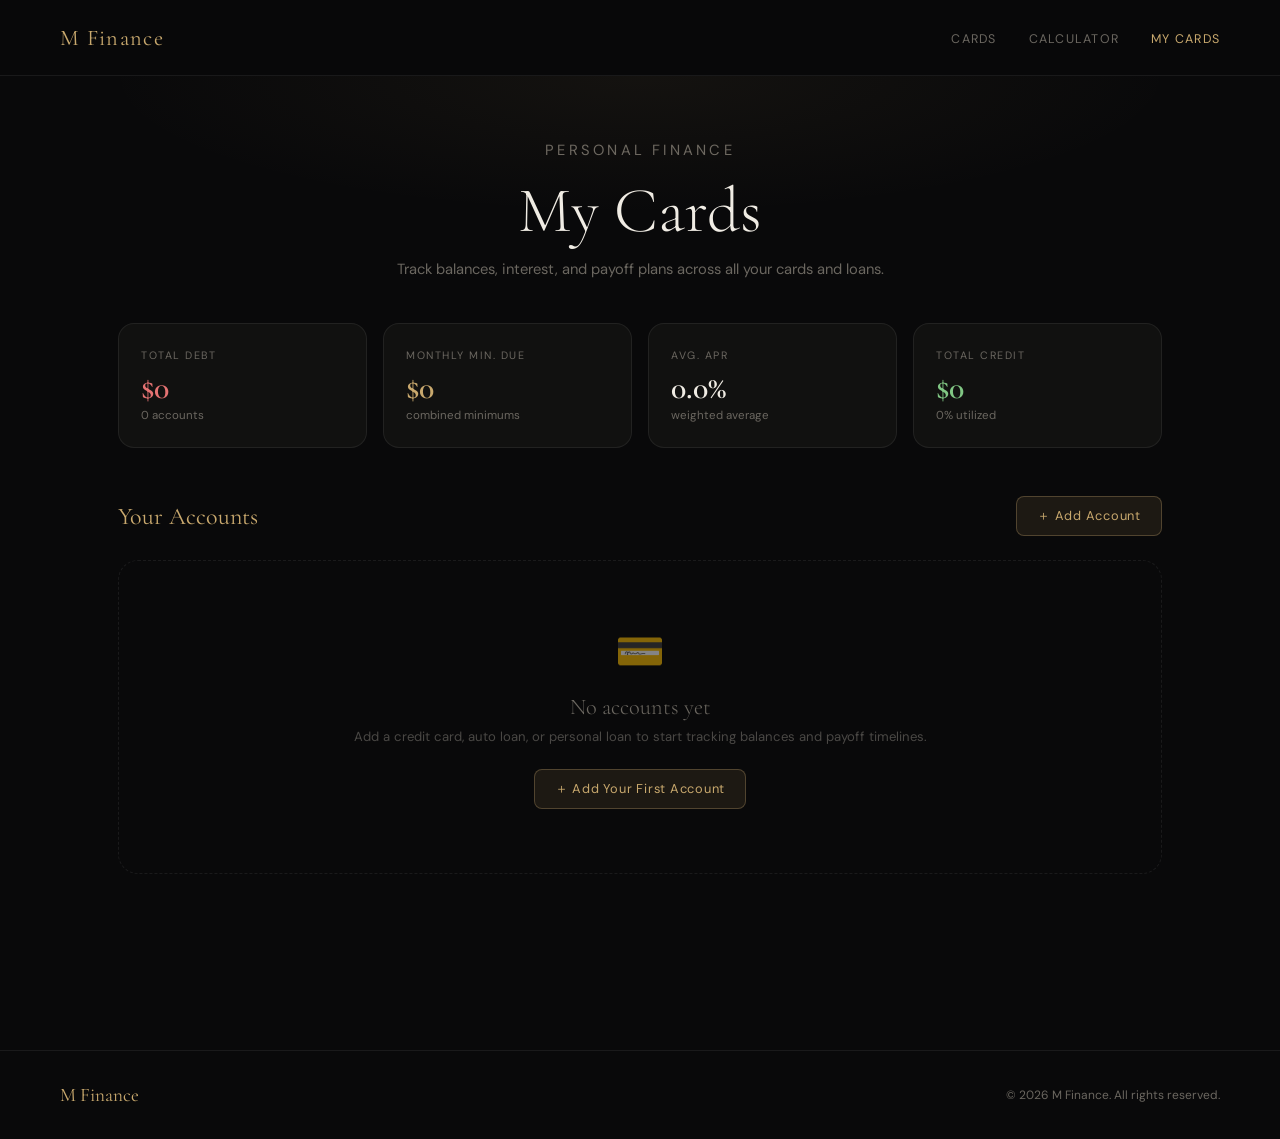
==== index.html @ ffd95a37 "update added in interest calculator" ====
<!doctype html>
<html lang="en">
  <head>
    <meta charset="UTF-8" />
    <meta name="viewport" content="width=device-width, initial-scale=1.0" />
    <title>My Cards — M Finance</title>
    <link
      href="https://fonts.googleapis.com/css2?family=Cormorant+Garamond:ital,wght@0,300;0,400;0,600;1,300&family=DM+Sans:wght@300;400;500&display=swap"
      rel="stylesheet"
    />
    <style>
      *,
      *::before,
      *::after {
        box-sizing: border-box;
        margin: 0;
        padding: 0;
      }
      :root {
        --bg: #09090a;
        --surface: #111110;
        --surface2: #161614;
        --border: rgba(255, 255, 255, 0.07);
        --border-hover: rgba(201, 169, 110, 0.3);
        --text: #f0ece4;
        --muted: #6b6760;
        --muted2: #4a4845;
        --accent: #c9a96e;
        --accent-dim: rgba(201, 169, 110, 0.1);
        --accent-glow: rgba(201, 169, 110, 0.15);
        --red: #e57373;
        --red-dim: rgba(229, 115, 115, 0.1);
        --green: #81c784;
        --green-dim: rgba(129, 199, 132, 0.1);
        --purple: #b39ddb;
        --purple-dim: rgba(179, 157, 219, 0.1);
      }
      body {
        background: var(--bg);
        color: var(--text);
        font-family: "DM Sans", sans-serif;
        min-height: 100vh;
      }

      /* NAV */
      nav {
        display: flex;
        justify-content: space-between;
        align-items: center;
        padding: 24px 60px;
        border-bottom: 1px solid var(--border);
        position: sticky;
        top: 0;
        background: rgba(9, 9, 10, 0.94);
        backdrop-filter: blur(16px);
        z-index: 200;
      }
      .nav-logo {
        font-family: "Cormorant Garamond", serif;
        font-size: 1.4rem;
        color: var(--accent);
        text-decoration: none;
        letter-spacing: 0.06em;
      }
      .nav-links {
        display: flex;
        gap: 32px;
        list-style: none;
        align-items: center;
      }
      .nav-links a {
        font-size: 0.78rem;
        letter-spacing: 0.1em;
        text-transform: uppercase;
        color: var(--muted);
        text-decoration: none;
        transition: color 0.2s;
      }
      .nav-links a:hover {
        color: var(--text);
      }
      .nav-links a.active {
        color: var(--accent);
      }

      /* HERO */
      .page-hero {
        text-align: center;
        padding: 64px 40px 44px;
        position: relative;
        overflow: hidden;
      }
      .page-hero::before {
        content: "";
        position: absolute;
        inset: 0;
        background: radial-gradient(
          ellipse 60% 80% at 50% 0%,
          rgba(201, 169, 110, 0.06) 0%,
          transparent 70%
        );
        pointer-events: none;
      }
      .section-label {
        font-size: 0.7rem;
        letter-spacing: 0.22em;
        text-transform: uppercase;
        color: var(--muted);
        margin-bottom: 12px;
      }
      .page-hero h1 {
        font-family: "Cormorant Garamond", serif;
        font-size: clamp(2.2rem, 5vw, 4rem);
        font-weight: 300;
        margin-bottom: 10px;
      }
      .page-hero p {
        color: var(--muted);
        font-size: 0.92rem;
      }

      /* SUMMARY */
      .summary-strip {
        max-width: 1140px;
        margin: 0 auto 48px;
        padding: 0 48px;
        display: grid;
        grid-template-columns: repeat(4, 1fr);
        gap: 16px;
      }
      .summary-card {
        background: var(--surface);
        border: 1px solid var(--border);
        border-radius: 16px;
        padding: 24px 22px;
        position: relative;
        overflow: hidden;
        transition: border-color 0.3s;
      }
      .summary-card:hover {
        border-color: var(--border-hover);
      }
      .summary-card::before {
        content: "";
        position: absolute;
        top: 0;
        left: 0;
        right: 0;
        height: 2px;
        background: linear-gradient(
          90deg,
          transparent,
          var(--accent),
          transparent
        );
        opacity: 0;
        transition: opacity 0.3s;
      }
      .summary-card:hover::before {
        opacity: 1;
      }
      .s-label {
        font-size: 0.67rem;
        letter-spacing: 0.14em;
        text-transform: uppercase;
        color: var(--muted);
        margin-bottom: 10px;
      }
      .s-value {
        font-family: "Cormorant Garamond", serif;
        font-size: 2rem;
        font-weight: 600;
        color: var(--text);
        line-height: 1;
        margin-bottom: 4px;
      }
      .s-value.danger {
        color: var(--red);
      }
      .s-value.good {
        color: var(--green);
      }
      .s-value.accent {
        color: var(--accent);
      }
      .s-sub {
        font-size: 0.72rem;
        color: var(--muted);
      }

      /* MAIN */
      .main-wrap {
        max-width: 1140px;
        margin: 0 auto;
        padding: 0 48px 80px;
      }
      .section-hdr {
        display: flex;
        justify-content: space-between;
        align-items: center;
        margin-bottom: 24px;
      }
      .section-hdr h2 {
        font-family: "Cormorant Garamond", serif;
        font-size: 1.5rem;
        font-weight: 400;
        color: var(--accent);
      }
      .btn-add {
        display: flex;
        align-items: center;
        gap: 8px;
        padding: 10px 20px;
        background: var(--accent-dim);
        border: 1px solid rgba(201, 169, 110, 0.3);
        border-radius: 8px;
        color: var(--accent);
        font-family: "DM Sans", sans-serif;
        font-size: 0.8rem;
        letter-spacing: 0.06em;
        cursor: pointer;
        transition: all 0.25s;
      }
      .btn-add:hover {
        background: rgba(201, 169, 110, 0.18);
        border-color: var(--accent);
      }

      /* CARDS GRID */
      .cards-grid {
        display: grid;
        grid-template-columns: repeat(auto-fill, minmax(340px, 1fr));
        gap: 20px;
        margin-bottom: 48px;
      }
      .card-item {
        background: var(--surface);
        border: 1px solid var(--border);
        border-radius: 20px;
        overflow: hidden;
        transition:
          border-color 0.3s,
          transform 0.3s;
        animation: fadeUp 0.4s ease both;
      }
      @keyframes fadeUp {
        from {
          opacity: 0;
          transform: translateY(16px);
        }
        to {
          opacity: 1;
          transform: translateY(0);
        }
      }
      .card-item:hover {
        border-color: var(--border-hover);
        transform: translateY(-2px);
      }

      /* card color strips */
      .card-visual {
        height: 7px;
        background-size: 200%;
        animation: shimmer 3s linear infinite;
      }
      @keyframes shimmer {
        0% {
          background-position: 0%;
        }
        100% {
          background-position: 200%;
        }
      }
      .card-visual.navy {
        background: linear-gradient(90deg, #1a3a6b, #2d5aa0, #1a3a6b);
      }
      .card-visual.paypal {
        background: linear-gradient(90deg, #003087, #009cde, #003087);
      }
      .card-visual.capital {
        background: linear-gradient(90deg, #8b0000, #cc2200, #8b0000);
      }
      .card-visual.amex {
        background: linear-gradient(90deg, #007bc1, #00a8e0, #007bc1);
      }
      .card-visual.discover {
        background: linear-gradient(90deg, #e07000, #ff8c00, #e07000);
      }
      .card-visual.auto {
        background: linear-gradient(90deg, #1a3320, #2e6644, #1a3320);
      }
      .card-visual.personal {
        background: linear-gradient(90deg, #3d2060, #7c4dbd, #3d2060);
      }
      .card-visual.custom {
        background: linear-gradient(90deg, #4a4845, #6b6760, #4a4845);
      }

      .card-body {
        padding: 22px 22px 18px;
      }
      .card-header-row {
        display: flex;
        justify-content: space-between;
        align-items: flex-start;
        margin-bottom: 18px;
      }
      .card-name {
        font-family: "Cormorant Garamond", serif;
        font-size: 1.25rem;
        font-weight: 400;
        color: var(--text);
        line-height: 1.2;
      }
      .card-issuer {
        font-size: 0.7rem;
        color: var(--muted);
        letter-spacing: 0.08em;
        text-transform: uppercase;
        margin-top: 2px;
      }
      .card-actions {
        display: flex;
        gap: 6px;
      }
      .icon-btn {
        width: 30px;
        height: 30px;
        background: transparent;
        border: 1px solid var(--border);
        border-radius: 6px;
        color: var(--muted);
        font-size: 0.85rem;
        cursor: pointer;
        display: flex;
        align-items: center;
        justify-content: center;
        transition: all 0.2s;
      }
      .icon-btn:hover {
        border-color: var(--accent);
        color: var(--accent);
      }
      .icon-btn.delete:hover {
        border-color: var(--red);
        color: var(--red);
      }

      .balance-row {
        display: flex;
        align-items: baseline;
        gap: 8px;
        margin-bottom: 6px;
      }
      .balance-amount {
        font-family: "Cormorant Garamond", serif;
        font-size: 2.2rem;
        font-weight: 600;
        color: var(--text);
        line-height: 1;
      }
      .balance-of {
        font-size: 0.8rem;
        color: var(--muted);
      }

      .util-bar-wrap {
        height: 4px;
        background: var(--border);
        border-radius: 4px;
        overflow: hidden;
        margin-bottom: 18px;
      }
      .util-bar {
        height: 100%;
        border-radius: 4px;
        transition: width 0.6s ease;
      }
      .util-bar.low {
        background: var(--green);
      }
      .util-bar.mid {
        background: var(--accent);
      }
      .util-bar.high {
        background: var(--red);
      }
      .util-bar.purple {
        background: var(--purple);
      }

      .stats-row {
        display: grid;
        grid-template-columns: repeat(3, 1fr);
        gap: 10px;
        margin-bottom: 16px;
      }
      .stat-box {
        background: var(--surface2);
        border: 1px solid var(--border);
        border-radius: 10px;
        padding: 10px 12px;
      }
      .stat-lbl {
        font-size: 0.62rem;
        letter-spacing: 0.1em;
        text-transform: uppercase;
        color: var(--muted2);
        margin-bottom: 4px;
      }
      .stat-val {
        font-family: "Cormorant Garamond", serif;
        font-size: 1.05rem;
        font-weight: 600;
        color: var(--text);
      }
      .stat-val.red {
        color: var(--red);
      }
      .stat-val.green {
        color: var(--green);
      }
      .stat-val.purple {
        color: var(--purple);
      }

      .payoff-row {
        display: flex;
        justify-content: space-between;
        align-items: center;
        padding-top: 14px;
        border-top: 1px solid var(--border);
        font-size: 0.78rem;
      }
      .payoff-label {
        color: var(--muted);
      }
      .payoff-value {
        color: var(--accent);
        font-family: "Cormorant Garamond", serif;
        font-size: 1rem;
        font-weight: 600;
      }

      .priority-badge {
        display: inline-flex;
        align-items: center;
        gap: 5px;
        padding: 3px 10px;
        border-radius: 20px;
        font-size: 0.65rem;
        letter-spacing: 0.08em;
        text-transform: uppercase;
        font-weight: 500;
      }
      .priority-badge.pay-first {
        background: var(--red-dim);
        color: var(--red);
        border: 1px solid rgba(229, 115, 115, 0.2);
      }
      .priority-badge.pay-next {
        background: rgba(201, 169, 110, 0.08);
        color: var(--accent);
        border: 1px solid rgba(201, 169, 110, 0.2);
      }
      .priority-badge.good-standing {
        background: var(--green-dim);
        color: var(--green);
        border: 1px solid rgba(129, 199, 132, 0.2);
      }

      /* purpose tag */
      .purpose-tag {
        margin-top: 4px;
        font-size: 0.65rem;
        color: var(--purple);
        background: var(--purple-dim);
        border: 1px solid rgba(179, 157, 219, 0.2);
        display: inline-block;
        padding: 2px 8px;
        border-radius: 12px;
        letter-spacing: 0.06em;
      }

      /* interest breakdown */
      .interest-breakdown {
        background: var(--surface2);
        border: 1px solid var(--border);
        border-radius: 12px;
        padding: 12px 14px;
        margin-bottom: 16px;
      }
      .interest-breakdown-header {
        display: flex;
        justify-content: space-between;
        align-items: center;
        margin-bottom: 10px;
      }
      .interest-lbl {
        font-size: 0.62rem;
        letter-spacing: 0.1em;
        text-transform: uppercase;
        color: var(--muted2);
      }
      .interest-amount {
        font-family: "Cormorant Garamond", serif;
        font-size: 1.05rem;
        font-weight: 600;
      }
      .interest-bar-track {
        height: 6px;
        border-radius: 6px;
        overflow: hidden;
        display: flex;
        margin-bottom: 8px;
        background: var(--border);
      }
      .interest-bar-principal {
        height: 100%;
        background: rgba(255, 255, 255, 0.15);
        transition: width 0.6s ease;
      }
      .interest-bar-interest {
        height: 100%;
        transition: width 0.6s ease;
        opacity: 0.85;
      }
      .interest-bar-legend {
        display: flex;
        justify-content: space-between;
        font-size: 0.65rem;
        color: var(--muted);
      }
      .interest-bar-legend strong {
        font-weight: 500;
      }

      /* AVALANCHE */
      .avalanche-section {
        background: var(--surface);
        border: 1px solid var(--border);
        border-radius: 20px;
        padding: 32px;
        margin-bottom: 48px;
      }
      .avalanche-section h3 {
        font-family: "Cormorant Garamond", serif;
        font-size: 1.3rem;
        font-weight: 400;
        color: var(--accent);
        margin-bottom: 6px;
      }
      .avalanche-desc {
        font-size: 0.8rem;
        color: var(--muted);
        margin-bottom: 24px;
      }
      .avalanche-list {
        display: flex;
        flex-direction: column;
        gap: 12px;
      }
      .av-row {
        display: flex;
        align-items: center;
        gap: 16px;
        padding: 14px 18px;
        background: var(--surface2);
        border: 1px solid var(--border);
        border-radius: 12px;
        transition: border-color 0.2s;
      }
      .av-row:hover {
        border-color: var(--border-hover);
      }
      .av-rank {
        font-family: "Cormorant Garamond", serif;
        font-size: 1.6rem;
        font-weight: 300;
        color: var(--muted2);
        min-width: 28px;
      }
      .av-rank.first {
        color: var(--red);
      }
      .av-name {
        flex: 1;
        font-size: 0.9rem;
        font-weight: 500;
      }
      .av-apr {
        font-size: 0.78rem;
        color: var(--red);
        font-weight: 500;
      }
      .av-balance {
        font-family: "Cormorant Garamond", serif;
        font-size: 1.1rem;
        color: var(--text);
      }
      .av-action {
        font-size: 0.7rem;
        color: var(--muted);
        text-align: right;
        max-width: 120px;
        line-height: 1.4;
      }
      .av-action strong {
        color: var(--accent);
        display: block;
        font-family: "Cormorant Garamond", serif;
        font-size: 0.95rem;
      }

      /* MODAL */
      .modal-overlay {
        position: fixed;
        inset: 0;
        background: rgba(0, 0, 0, 0.75);
        backdrop-filter: blur(6px);
        z-index: 500;
        display: flex;
        align-items: center;
        justify-content: center;
        opacity: 0;
        pointer-events: none;
        transition: opacity 0.25s;
      }
      .modal-overlay.open {
        opacity: 1;
        pointer-events: all;
      }
      .modal {
        background: var(--surface);
        border: 1px solid rgba(201, 169, 110, 0.2);
        border-radius: 24px;
        padding: 40px;
        width: min(520px, 94vw);
        max-height: 90vh;
        overflow-y: auto;
        transform: translateY(20px);
        transition: transform 0.3s;
      }
      .modal-overlay.open .modal {
        transform: translateY(0);
      }
      .modal h2 {
        font-family: "Cormorant Garamond", serif;
        font-size: 1.8rem;
        font-weight: 300;
        color: var(--accent);
        margin-bottom: 28px;
      }

      /* 3-way type toggle */
      .type-toggle {
        display: grid;
        grid-template-columns: 1fr 1fr 1fr;
        gap: 10px;
        margin-bottom: 24px;
      }
      .mode-btn {
        background: var(--surface2);
        border: 1px solid var(--border);
        border-radius: 12px;
        color: var(--muted);
        font-family: "DM Sans", sans-serif;
        font-size: 0.78rem;
        font-weight: 500;
        padding: 12px 8px;
        cursor: pointer;
        text-align: center;
        transition: all 0.2s;
      }
      .mode-btn:hover {
        border-color: var(--border-hover);
        color: var(--text);
      }
      .mode-btn.active {
        background: var(--accent-dim);
        border-color: rgba(201, 169, 110, 0.4);
        color: var(--accent);
      }
      .mode-btn.active.personal-btn {
        background: var(--purple-dim);
        border-color: rgba(179, 157, 219, 0.4);
        color: var(--purple);
      }

      .form-row {
        display: grid;
        grid-template-columns: 1fr 1fr;
        gap: 16px;
      }
      .form-group {
        margin-bottom: 20px;
      }
      .form-group label {
        display: block;
        font-size: 0.68rem;
        letter-spacing: 0.12em;
        text-transform: uppercase;
        color: var(--muted);
        margin-bottom: 8px;
      }
      .form-group input,
      .form-group select {
        width: 100%;
        background: var(--bg);
        border: 1px solid var(--border);
        border-radius: 10px;
        padding: 13px 16px;
        font-family: "DM Sans", sans-serif;
        font-size: 0.95rem;
        color: var(--text);
        outline: none;
        transition:
          border-color 0.25s,
          box-shadow 0.25s;
        -moz-appearance: textfield;
      }
      .form-group input::-webkit-inner-spin-button {
        -webkit-appearance: none;
      }
      .form-group input:focus,
      .form-group select:focus {
        border-color: var(--accent);
        box-shadow: 0 0 0 3px var(--accent-dim);
      }
      .form-group select option {
        background: #1a1a18;
      }

      .modal-actions {
        display: flex;
        gap: 12px;
        margin-top: 28px;
      }
      .btn-save {
        flex: 1;
        padding: 14px;
        background: var(--accent);
        border: none;
        border-radius: 10px;
        color: #0a0800;
        font-family: "DM Sans", sans-serif;
        font-size: 0.85rem;
        font-weight: 500;
        letter-spacing: 0.06em;
        cursor: pointer;
        transition: opacity 0.2s;
      }
      .btn-save:hover {
        opacity: 0.88;
      }
      .btn-save.personal-save {
        background: var(--purple);
        color: #0a0010;
      }
      .btn-cancel {
        padding: 14px 24px;
        background: transparent;
        border: 1px solid var(--border);
        border-radius: 10px;
        color: var(--muted);
        font-family: "DM Sans", sans-serif;
        font-size: 0.85rem;
        cursor: pointer;
        transition: all 0.2s;
      }
      .btn-cancel:hover {
        border-color: var(--muted);
        color: var(--text);
      }

      .empty-state {
        text-align: center;
        padding: 64px 24px;
        border: 1px dashed var(--border);
        border-radius: 20px;
        margin-bottom: 48px;
      }
      .empty-state .empty-icon {
        font-size: 2.5rem;
        margin-bottom: 16px;
        opacity: 0.5;
      }
      .empty-state h3 {
        font-family: "Cormorant Garamond", serif;
        font-size: 1.4rem;
        font-weight: 300;
        color: var(--muted);
        margin-bottom: 8px;
      }
      .empty-state p {
        font-size: 0.82rem;
        color: var(--muted2);
        margin-bottom: 24px;
      }

      footer {
        border-top: 1px solid var(--border);
        padding: 32px 60px;
        display: flex;
        justify-content: space-between;
        align-items: center;
      }
      .footer-logo {
        font-family: "Cormorant Garamond", serif;
        font-size: 1.2rem;
        color: var(--accent);
        text-decoration: none;
      }
      footer p {
        font-size: 0.75rem;
        color: var(--muted);
      }

      @media (max-width: 900px) {
        nav {
          padding: 18px 20px;
        }
        .summary-strip {
          grid-template-columns: 1fr 1fr;
          padding: 0 20px;
        }
        .main-wrap {
          padding: 0 20px 60px;
        }
        .cards-grid {
          grid-template-columns: 1fr;
        }
        footer {
          padding: 28px 20px;
          flex-direction: column;
          gap: 8px;
          text-align: center;
        }
      }
      @media (max-width: 520px) {
        .summary-strip {
          grid-template-columns: 1fr 1fr;
          gap: 10px;
        }
        .form-row {
          grid-template-columns: 1fr;
        }
        .type-toggle {
          grid-template-columns: 1fr;
        }
      }
    </style>
  </head>
  <body>
    <nav>
      <a href="index.html" class="nav-logo">M Finance</a>
      <ul class="nav-links">
        <li><a href="index.html#cards">Cards</a></li>
        <li><a href="loan-calculator.html">Calculator</a></li>
        <li><a href="my-cards.html" class="active">My Cards</a></li>
      </ul>
    </nav>

    <section class="page-hero">
      <p class="section-label">Personal Finance</p>
      <h1>My Cards</h1>
      <p>
        Track balances, interest, and payoff plans across all your cards and
        loans.
      </p>
    </section>

    <div class="summary-strip" id="summary-strip">
      <div class="summary-card">
        <div class="s-label">Total Debt</div>
        <div class="s-value danger" id="sum-debt">$0</div>
        <div class="s-sub" id="sum-cards">0 accounts</div>
      </div>
      <div class="summary-card">
        <div class="s-label">Monthly Min. Due</div>
        <div class="s-value accent" id="sum-min">$0</div>
        <div class="s-sub">combined minimums</div>
      </div>
      <div class="summary-card">
        <div class="s-label">Avg. APR</div>
        <div class="s-value" id="sum-apr">0%</div>
        <div class="s-sub">weighted average</div>
      </div>
      <div class="summary-card">
        <div class="s-label">Total Credit</div>
        <div class="s-value good" id="sum-limit">$0</div>
        <div class="s-sub" id="sum-util">0% utilized</div>
      </div>
    </div>

    <div class="main-wrap">
      <div class="section-hdr">
        <h2>Your Accounts</h2>
        <button class="btn-add" onclick="openModal()">＋ Add Account</button>
      </div>

      <div class="cards-grid" id="cards-grid"></div>

      <div
        class="avalanche-section"
        id="avalanche-section"
        style="display: none"
      >
        <h3>🏔 Debt Avalanche Strategy</h3>
        <p class="avalanche-desc">
          Pay minimums on all accounts, then throw extra money at the highest
          APR first. This saves the most in interest over time.
        </p>
        <div class="avalanche-list" id="avalanche-list"></div>
      </div>
    </div>

    <footer>
      <a href="index.html" class="footer-logo">M Finance</a>
      <p>&copy; 2026 M Finance. All rights reserved.</p>
    </footer>

    <!-- MODAL -->
    <div
      class="modal-overlay"
      id="modal-overlay"
      onclick="closeModalOutside(event)"
    >
      <div class="modal">
        <h2 id="modal-title">Add an Account</h2>

        <!-- 3-way type toggle -->
        <div class="type-toggle">
          <button
            type="button"
            class="mode-btn active"
            id="type-btn-card"
            onclick="setEntryType('card')"
          >
            <span style="font-size: 1.1rem; display: block; margin-bottom: 3px"
              >💳</span
            >Credit Card
          </button>
          <button
            type="button"
            class="mode-btn"
            id="type-btn-auto"
            onclick="setEntryType('auto')"
          >
            <span style="font-size: 1.1rem; display: block; margin-bottom: 3px"
              >🚗</span
            >Auto Loan
          </button>
          <button
            type="button"
            class="mode-btn personal-btn"
            id="type-btn-personal"
            onclick="setEntryType('personal')"
          >
            <span style="font-size: 1.1rem; display: block; margin-bottom: 3px"
              >🏦</span
            >Personal Loan
          </button>
        </div>

        <div class="form-group">
          <label id="f-name-label">Card Name</label>
          <input
            type="text"
            id="f-name"
            placeholder="e.g. Navy Federal Cash Rewards"
          />
        </div>

        <div class="form-row">
          <div class="form-group">
            <label id="f-issuer-label">Issuer / Bank</label>
            <select id="f-issuer">
              <option value="navy">Navy Federal Credit Union</option>
              <option value="capital">Capital One</option>
              <option value="paypal">PayPal / Synchrony</option>
              <option value="amex">American Express</option>
              <option value="discover">Discover</option>
              <option value="auto">Auto Lender</option>
              <option value="personal">Personal Loan Lender</option>
              <option value="custom">Other</option>
            </select>
          </div>
          <div class="form-group">
            <label>Last 4 / Ref # (optional)</label>
            <input type="text" id="f-last4" placeholder="0000" maxlength="4" />
          </div>
        </div>

        <div class="form-row">
          <div class="form-group">
            <label>Current Balance ($)</label>
            <input
              type="number"
              id="f-balance"
              placeholder="2500"
              min="0"
              step="0.01"
            />
          </div>
          <div class="form-group" id="limit-group">
            <label id="f-limit-label">Credit Limit ($)</label>
            <input
              type="number"
              id="f-limit"
              placeholder="5000"
              min="0"
              step="1"
            />
          </div>
        </div>

        <div class="form-row">
          <div class="form-group">
            <label>APR (%)</label>
            <input
              type="number"
              id="f-apr"
              placeholder="22.99"
              min="0"
              max="100"
              step="0.01"
            />
          </div>
          <div class="form-group" id="min-group">
            <label id="f-min-label">Min. Monthly Payment ($)</label>
            <input
              type="number"
              id="f-min"
              placeholder="Auto (2% of balance)"
              min="0"
              step="0.01"
            />
          </div>
        </div>

        <!-- Loans only: remaining term -->
        <div class="form-group" id="term-group" style="display: none">
          <label>Remaining Term (months)</label>
          <input
            type="number"
            id="f-term"
            placeholder="48"
            min="1"
            max="360"
            step="1"
          />
        </div>

        <!-- Personal loan only: purpose -->
        <div class="form-group" id="purpose-group" style="display: none">
          <label>Loan Purpose (optional)</label>
          <input
            type="text"
            id="f-purpose"
            placeholder="e.g. Debt consolidation, home improvement"
          />
        </div>

        <div class="modal-actions">
          <button class="btn-cancel" onclick="closeModal()">Cancel</button>
          <button class="btn-save" id="btn-save-main" onclick="saveCard()">
            Save Account
          </button>
        </div>
      </div>
    </div>

    <script>
      const STORAGE_KEY = "mfinance_cards_v1";
      let cards = [];
      let currentEntryType = "card";

      function loadCards() {
        try {
          const raw = localStorage.getItem(STORAGE_KEY);
          cards = raw ? JSON.parse(raw) : [];
        } catch (e) {
          cards = [];
        }
      }
      function saveCards() {
        localStorage.setItem(STORAGE_KEY, JSON.stringify(cards));
      }
      function uid() {
        return Date.now().toString(36) + Math.random().toString(36).slice(2);
      }

      function fmt(n) {
        if (isNaN(n)) return "$0";
        return (
          "$" +
          n.toLocaleString("en-US", {
            minimumFractionDigits: 0,
            maximumFractionDigits: 2,
          })
        );
      }
      function fmtShort(n) {
        if (n >= 1000000) return "$" + (n / 1000000).toFixed(1) + "M";
        if (n >= 1000) return "$" + (n / 1000).toFixed(1) + "K";
        return "$" + Math.round(n);
      }

      function monthsToPayoff(balance, apr, minPayment) {
        if (!balance || balance <= 0) return 0;
        const r = apr / 100 / 12;
        if (r === 0)
          return minPayment > 0 ? Math.ceil(balance / minPayment) : 9999;
        if (minPayment <= balance * r) return 9999;
        return Math.ceil(
          -Math.log(1 - (balance * r) / minPayment) / Math.log(1 + r),
        );
      }

      function loanMonthlyPayment(principal, apr, termMonths) {
        const r = apr / 100 / 12;
        if (r === 0) return principal / termMonths;
        return (
          (principal * r * Math.pow(1 + r, termMonths)) /
          (Math.pow(1 + r, termMonths) - 1)
        );
      }

      function payoffDate(months) {
        if (months >= 9999) return "Never (increase payment)";
        const d = new Date();
        d.setMonth(d.getMonth() + months);
        return d.toLocaleDateString("en-US", {
          month: "short",
          year: "numeric",
        });
      }

      function utilClass(pct) {
        if (pct < 30) return "low";
        if (pct < 60) return "mid";
        return "high";
      }

      function issuerColor(issuer, type) {
        if (type === "personal") return "personal";
        const map = {
          navy: "navy",
          capital: "capital",
          paypal: "paypal",
          amex: "amex",
          discover: "discover",
          auto: "auto",
          personal: "personal",
          custom: "custom",
        };
        return map[issuer] || "custom";
      }

      function issuerLabel(issuer) {
        const map = {
          navy: "Navy Federal Credit Union",
          capital: "Capital One",
          paypal: "PayPal / Synchrony",
          amex: "American Express",
          discover: "Discover",
          auto: "Auto Lender",
          personal: "Personal Loan Lender",
          custom: "Other",
        };
        return map[issuer] || "Other";
      }

      // ── MODAL TYPE TOGGLE ──
      function setEntryType(type) {
        currentEntryType = type;
        document
          .getElementById("type-btn-card")
          .classList.toggle("active", type === "card");
        document
          .getElementById("type-btn-auto")
          .classList.toggle("active", type === "auto");
        document
          .getElementById("type-btn-personal")
          .classList.toggle("active", type === "personal");

        const isAuto = type === "auto",
          isPersonal = type === "personal",
          isLoan = isAuto || isPersonal;

        document.getElementById("f-name-label").textContent = isPersonal
          ? "Loan Name"
          : isAuto
            ? "Loan Name"
            : "Card Name";
        document.getElementById("f-name").placeholder = isPersonal
          ? "e.g. SoFi Personal Loan"
          : isAuto
            ? "e.g. Toyota Camry Loan"
            : "e.g. Navy Federal Cash Rewards";
        document.getElementById("f-issuer-label").textContent = isLoan
          ? "Lender"
          : "Issuer / Bank";
        document.getElementById("f-issuer").value = isPersonal
          ? "personal"
          : isAuto
            ? "auto"
            : "navy";
        document.getElementById("f-limit-label").textContent = isLoan
          ? "Original Loan Amount ($)"
          : "Credit Limit ($)";
        document.getElementById("f-limit").placeholder = isPersonal
          ? "15000"
          : isAuto
            ? "25000"
            : "5000";
        document.getElementById("f-min-label").textContent = isLoan
          ? "Monthly Payment ($)"
          : "Min. Monthly Payment ($)";
        document.getElementById("f-apr").placeholder = isPersonal
          ? "11.99"
          : isAuto
            ? "7.5"
            : "22.99";
        document.getElementById("term-group").style.display = isLoan
          ? "block"
          : "none";
        document.getElementById("purpose-group").style.display = isPersonal
          ? "block"
          : "none";

        const saveBtn = document.getElementById("btn-save-main");
        saveBtn.classList.toggle("personal-save", isPersonal);
      }

      // ── RENDER ──
      function render() {
        renderSummary();
        renderCards();
        renderAvalanche();
      }

      function renderSummary() {
        const totalDebt = cards.reduce((s, c) => s + (c.balance || 0), 0);
        const totalLimit = cards.reduce((s, c) => s + (c.limit || 0), 0);
        const totalMin = cards.reduce((s, c) => {
          const bal = c.balance || 0;
          if (c.type === "auto" || c.type === "personal")
            return (
              s + (c.min || loanMonthlyPayment(bal, c.apr || 0, c.term || 60))
            );
          const autoMin = bal > 0 ? Math.max(25, bal * 0.02) : 0;
          const rawMin = c.min || 0;
          return s + (rawMin > 0 && rawMin < bal ? rawMin : autoMin);
        }, 0);
        const weightedApr =
          totalDebt > 0
            ? cards.reduce((s, c) => s + (c.apr || 0) * (c.balance || 0), 0) /
              totalDebt
            : 0;
        const util = totalLimit > 0 ? (totalDebt / totalLimit) * 100 : 0;

        document.getElementById("sum-debt").textContent = fmtShort(totalDebt);
        document.getElementById("sum-min").textContent = fmtShort(totalMin);
        document.getElementById("sum-apr").textContent =
          weightedApr.toFixed(1) + "%";
        document.getElementById("sum-limit").textContent = fmtShort(totalLimit);
        document.getElementById("sum-cards").textContent =
          cards.length + " account" + (cards.length !== 1 ? "s" : "");
        document.getElementById("sum-util").textContent =
          util.toFixed(0) + "% utilized";
      }

      function renderCards() {
        const grid = document.getElementById("cards-grid");
        if (cards.length === 0) {
          grid.innerHTML = `<div class="empty-state" style="grid-column:1/-1">
            <div class="empty-icon">💳</div>
            <h3>No accounts yet</h3>
            <p>Add a credit card, auto loan, or personal loan to start tracking balances and payoff timelines.</p>
            <button class="btn-add" onclick="openModal()" style="margin:0 auto">＋ Add Your First Account</button>
          </div>`;
          return;
        }

        const sorted = [...cards].sort((a, b) => (b.apr || 0) - (a.apr || 0));
        const firstId = sorted[0]?.id,
          secondId = sorted[1]?.id;

        grid.innerHTML = cards
          .map((c) => {
            const isAuto = c.type === "auto",
              isPersonal = c.type === "personal",
              isLoan = isAuto || isPersonal;
            const balance = c.balance || 0,
              limit = c.limit || 0,
              apr = c.apr || 0,
              term = c.term || 60;
            const autoMin = balance > 0 ? Math.max(25, balance * 0.02) : 0;
            const rawMin = c.min || 0;
            const monthlyPayment = isLoan
              ? rawMin || loanMonthlyPayment(balance, apr, term)
              : rawMin > 0 && rawMin < balance
                ? rawMin
                : autoMin;
            const util = limit > 0 ? (balance / limit) * 100 : 0;
            const months = isLoan
              ? monthsToPayoff(balance, apr, monthlyPayment)
              : monthsToPayoff(balance, apr, monthlyPayment);
            const payDate = payoffDate(months);
            const monthlyInt = balance * (apr / 100 / 12);
            const last4 = c.last4 ? ` ···· ${c.last4}` : "";

            let badge = "";
            if (balance > 0) {
              if (c.id === firstId)
                badge = `<span class="priority-badge pay-first">🔥 Pay First</span>`;
              else if (c.id === secondId)
                badge = `<span class="priority-badge pay-next">⚡ Pay Next</span>`;
              else
                badge = `<span class="priority-badge good-standing">✓ On Track</span>`;
            } else {
              badge = `<span class="priority-badge good-standing">✓ Paid Off</span>`;
            }

            let barHtml = "";
            if (isLoan) {
              const origTerm = c.origTerm || term,
                elapsed = origTerm - term;
              const pct = origTerm > 0 ? (elapsed / origTerm) * 100 : 0;
              const barClass = isPersonal ? "purple" : "low";
              barHtml = `<div style="margin-bottom:6px;font-size:0.65rem;letter-spacing:0.1em;text-transform:uppercase;color:var(--muted)">Loan Progress</div>
              <div class="util-bar-wrap"><div class="util-bar ${barClass}" style="width:${Math.min(pct, 100).toFixed(1)}%"></div></div>`;
            } else if (limit > 0) {
              barHtml = `<div class="util-bar-wrap"><div class="util-bar ${utilClass(util)}" style="width:${Math.min(util, 100).toFixed(1)}%"></div></div>`;
            } else {
              barHtml = '<div style="margin-bottom:18px"></div>';
            }

            const typeIcon = isPersonal
              ? "🏦 Personal Loan · "
              : isAuto
                ? "🚗 Auto Loan · "
                : "";
            const purposeTag =
              isPersonal && c.purpose
                ? `<div class="purpose-tag">${c.purpose}</div>`
                : "";
            const aprClass = isPersonal ? "purple" : "red";
            const thirdLbl = isLoan ? "Months Left" : "Monthly Int.";
            const thirdVal = isLoan
              ? months < 9999
                ? months + " mo"
                : "∞"
              : fmt(monthlyInt);
            const thirdClass = isPersonal ? "purple" : isAuto ? "" : "red";

            // Total interest — simulate month by month for accuracy
            function calcTotalInterest(bal, annualApr, payment) {
              if (!bal || bal <= 0 || !payment || payment <= 0) return 0;
              const r = annualApr / 100 / 12;
              let b = bal,
                interest = 0,
                guard = 0;
              while (b > 0.005 && guard++ < 1200) {
                const intCharge = b * r;
                interest += intCharge;
                b = b + intCharge - payment;
                if (b < 0) b = 0;
              }
              return guard >= 1200 ? 0 : Math.max(0, interest);
            }
            let totalInterest =
              balance > 0 && monthlyPayment > 0
                ? calcTotalInterest(balance, apr, monthlyPayment)
                : 0;
            const interestPct =
              balance > 0 ? Math.min((totalInterest / balance) * 100, 999) : 0;
            const interestBarW = Math.min(
              (totalInterest / (balance + totalInterest)) * 100,
              100,
            );
            const interestColor = isPersonal
              ? "var(--purple)"
              : isAuto
                ? "var(--green)"
                : interestPct > 50
                  ? "var(--red)"
                  : interestPct > 25
                    ? "var(--accent)"
                    : "var(--green)";
            const interestLabelColor = isPersonal
              ? "purple"
              : isAuto
                ? "green"
                : interestPct > 50
                  ? "red"
                  : interestPct > 25
                    ? ""
                    : "green";

            return `<div class="card-item">
            <div class="card-visual ${issuerColor(c.issuer, c.type)}"></div>
            <div class="card-body">
              <div class="card-header-row">
                <div>
                  <div class="card-name">${c.name || (isPersonal ? "Personal Loan" : isAuto ? "Auto Loan" : "Unnamed Card")}${last4}</div>
                  <div class="card-issuer">${typeIcon}${issuerLabel(c.issuer)}</div>
                  ${purposeTag}
                </div>
                <div class="card-actions">
                  <button class="icon-btn" onclick="openModal('${c.id}')" title="Edit">✎</button>
                  <button class="icon-btn delete" onclick="deleteCard('${c.id}')" title="Delete">✕</button>
                </div>
              </div>
              <div class="balance-row">
                <div class="balance-amount">${fmtShort(balance)}</div>
                ${limit > 0 ? `<div class="balance-of">${isLoan ? "original " : "of "}${fmtShort(limit)}</div>` : ""}
              </div>
              ${barHtml}
              <div class="stats-row">
                <div class="stat-box"><div class="stat-lbl">APR</div><div class="stat-val ${aprClass}">${apr}%</div></div>
                <div class="stat-box"><div class="stat-lbl">${isLoan ? "Payment" : "Min. Payment"}</div><div class="stat-val">${fmt(monthlyPayment)}</div></div>
                <div class="stat-box"><div class="stat-lbl">${thirdLbl}</div><div class="stat-val ${thirdClass}">${thirdVal}</div></div>
              </div>

              ${
                balance > 0 && months < 9999
                  ? `
              <div class="interest-breakdown">
                <div class="interest-breakdown-header">
                  <span class="interest-lbl">Total Interest Cost</span>
                  <span class="interest-amount" style="color:${interestColor}">${fmt(totalInterest)}</span>
                </div>
                <div class="interest-bar-track">
                  <div class="interest-bar-principal" style="width:${100 - interestBarW}%"></div>
                  <div class="interest-bar-interest" style="width:${interestBarW}%;background:${interestColor}"></div>
                </div>
                <div class="interest-bar-legend">
                  <span>Principal <strong>${fmt(balance)}</strong></span>
                  <span>Interest <strong style="color:${interestColor}">${fmt(totalInterest)}</strong></span>
                </div>
              </div>`
                  : ""
              }

              <div class="payoff-row">
                <div>${badge}</div>
                <div style="text-align:right">
                  <div class="payoff-label">${isLoan ? "Payoff date" : "Payoff at min"}</div>
                  <div class="payoff-value">${balance > 0 ? payDate : "—"}</div>
                </div>
              </div>
            </div>
          </div>`;
          })
          .join("");
      }

      function renderAvalanche() {
        const section = document.getElementById("avalanche-section");
        const hasDebt = cards.some((c) => (c.balance || 0) > 0);
        if (!hasDebt || cards.length === 0) {
          section.style.display = "none";
          return;
        }
        section.style.display = "block";

        const sorted = [...cards]
          .filter((c) => (c.balance || 0) > 0)
          .sort((a, b) => (b.apr || 0) - (a.apr || 0));
        document.getElementById("avalanche-list").innerHTML = sorted
          .map((c, i) => {
            const isAuto = c.type === "auto",
              isPersonal = c.type === "personal",
              isLoan = isAuto || isPersonal;
            const bal = c.balance || 0,
              apr = c.apr || 0,
              term = c.term || 60;
            const autoMin = bal > 0 ? Math.max(25, bal * 0.02) : 0;
            const rawMin = c.min || 0;
            const payment = isLoan
              ? rawMin || loanMonthlyPayment(bal, apr, term)
              : rawMin > 0 && rawMin < bal
                ? rawMin
                : autoMin;
            const months = monthsToPayoff(bal, apr, payment);
            const icon = isPersonal ? "🏦 " : isAuto ? "🚗 " : "";
            return `<div class="av-row">
            <div class="av-rank ${i === 0 ? "first" : ""}">${i + 1}</div>
            <div class="av-name">${icon}${c.name || "Unnamed"}</div>
            <div class="av-apr">${c.apr || 0}% APR</div>
            <div class="av-balance">${fmtShort(c.balance || 0)}</div>
            <div class="av-action">
              ${i === 0 ? "<strong>Pay extra here</strong>highest interest" : `<strong>${months < 9999 ? months + " mo" : "∞"}</strong>to pay off`}
            </div>
          </div>`;
          })
          .join("");
      }

      // ── MODAL ──
      let editingId = null;

      function openModal(id) {
        editingId = id || null;
        document.getElementById("modal-title").textContent = id
          ? "Edit Account"
          : "Add an Account";

        if (id) {
          const c = cards.find((x) => x.id === id);
          if (c) {
            setEntryType(c.type || "card");
            document.getElementById("f-name").value = c.name || "";
            document.getElementById("f-issuer").value =
              c.issuer ||
              (c.type === "auto"
                ? "auto"
                : c.type === "personal"
                  ? "personal"
                  : "custom");
            document.getElementById("f-last4").value = c.last4 || "";
            document.getElementById("f-balance").value = c.balance || "";
            document.getElementById("f-limit").value = c.limit || "";
            document.getElementById("f-apr").value = c.apr || "";
            document.getElementById("f-min").value = c.min || "";
            if (c.type === "auto" || c.type === "personal")
              document.getElementById("f-term").value = c.term || "";
            if (c.type === "personal")
              document.getElementById("f-purpose").value = c.purpose || "";
          }
        } else {
          setEntryType("card");
          [
            "f-name",
            "f-last4",
            "f-balance",
            "f-limit",
            "f-apr",
            "f-min",
            "f-term",
            "f-purpose",
          ].forEach((fid) => {
            const el = document.getElementById(fid);
            if (el) el.value = "";
          });
        }
        document.getElementById("modal-overlay").classList.add("open");
      }

      function closeModal() {
        document.getElementById("modal-overlay").classList.remove("open");
        editingId = null;
      }

      function closeModalOutside(e) {
        if (e.target === document.getElementById("modal-overlay")) closeModal();
      }

      function saveCard() {
        const name = document.getElementById("f-name").value.trim();
        if (!name) {
          document.getElementById("f-name").focus();
          return;
        }

        const isAuto = currentEntryType === "auto",
          isPersonal = currentEntryType === "personal",
          isLoan = isAuto || isPersonal;
        const termVal = parseInt(document.getElementById("f-term").value) || 60;

        const card = {
          id: editingId || uid(),
          type: currentEntryType,
          name,
          issuer: document.getElementById("f-issuer").value,
          last4: document.getElementById("f-last4").value.trim(),
          balance: parseFloat(document.getElementById("f-balance").value) || 0,
          limit: parseFloat(document.getElementById("f-limit").value) || 0,
          apr: parseFloat(document.getElementById("f-apr").value) || 0,
          min: parseFloat(document.getElementById("f-min").value) || 0,
        };

        if (isLoan) {
          card.term = termVal;
          if (editingId) {
            const existing = cards.find((c) => c.id === editingId);
            card.origTerm = existing?.origTerm || termVal;
          } else {
            card.origTerm = termVal;
          }
        }

        if (isPersonal) {
          card.purpose = document.getElementById("f-purpose").value.trim();
        }

        if (editingId) {
          const idx = cards.findIndex((c) => c.id === editingId);
          if (idx > -1) cards[idx] = card;
        } else {
          cards.push(card);
        }

        saveCards();
        closeModal();
        render();
      }

      function deleteCard(id) {
        if (!confirm("Remove this account?")) return;
        cards = cards.filter((c) => c.id !== id);
        saveCards();
        render();
      }

      loadCards();
      render();
    </script>
  </body>
</html>
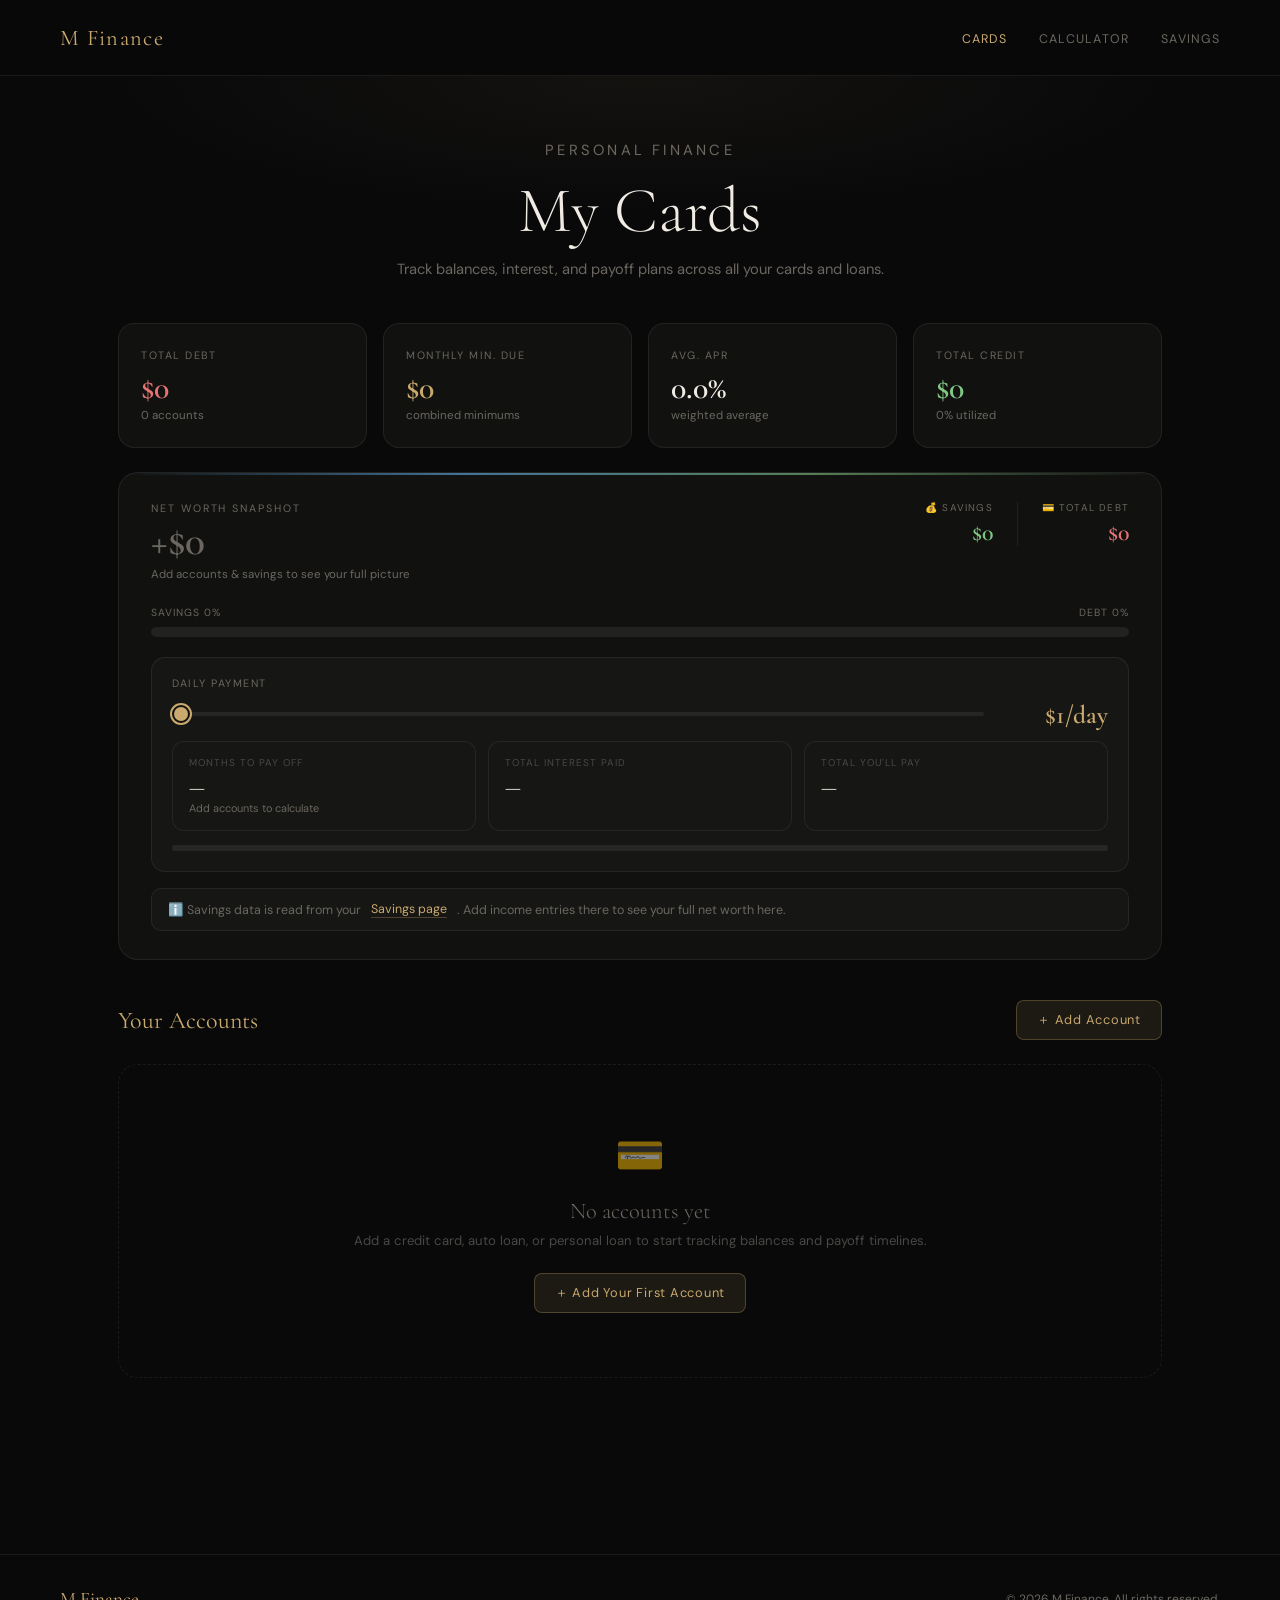
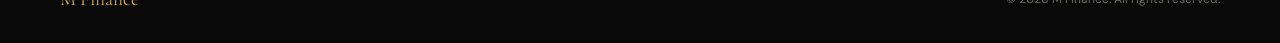
==== commit ce6ae212: "Saving and calculator addin in home page" ====
--- a/index.html
+++ b/index.html
@@ -34,6 +34,8 @@
         --green-dim: rgba(129, 199, 132, 0.1);
         --purple: #b39ddb;
         --purple-dim: rgba(179, 157, 219, 0.1);
+        --blue: #64b5f6;
+        --blue-dim: rgba(100, 181, 246, 0.1);
       }
       body {
         background: var(--bg);
@@ -42,7 +44,6 @@
         min-height: 100vh;
       }
 
-      /* NAV */
       nav {
         display: flex;
         justify-content: space-between;
@@ -83,7 +84,6 @@
         color: var(--accent);
       }
 
-      /* HERO */
       .page-hero {
         text-align: center;
         padding: 64px 40px 44px;
@@ -119,10 +119,10 @@
         font-size: 0.92rem;
       }
 
-      /* SUMMARY */
+      /* SUMMARY STRIP */
       .summary-strip {
         max-width: 1140px;
-        margin: 0 auto 48px;
+        margin: 0 auto 24px;
         padding: 0 48px;
         display: grid;
         grid-template-columns: repeat(4, 1fr);
@@ -188,6 +188,315 @@
         color: var(--muted);
       }
 
+      /* ── NET WORTH PANEL ── */
+      .net-worth-wrap {
+        max-width: 1140px;
+        margin: 0 auto 40px;
+        padding: 0 48px;
+      }
+      .net-worth-card {
+        background: var(--surface);
+        border: 1px solid var(--border);
+        border-radius: 20px;
+        padding: 28px 32px;
+        position: relative;
+        overflow: hidden;
+      }
+      .net-worth-card::before {
+        content: "";
+        position: absolute;
+        top: 0;
+        left: 0;
+        right: 0;
+        height: 2px;
+        background: linear-gradient(
+          90deg,
+          transparent,
+          var(--blue),
+          var(--green),
+          transparent
+        );
+        opacity: 0.6;
+      }
+      .nw-header {
+        display: flex;
+        justify-content: space-between;
+        align-items: flex-start;
+        margin-bottom: 24px;
+        flex-wrap: wrap;
+        gap: 16px;
+      }
+      .nw-title-block {
+      }
+      .nw-label {
+        font-size: 0.67rem;
+        letter-spacing: 0.18em;
+        text-transform: uppercase;
+        color: var(--muted);
+        margin-bottom: 6px;
+      }
+      .nw-value {
+        font-family: "Cormorant Garamond", serif;
+        font-size: 2.6rem;
+        font-weight: 600;
+        line-height: 1;
+        transition: color 0.4s;
+      }
+      .nw-value.positive {
+        color: var(--green);
+      }
+      .nw-value.negative {
+        color: var(--red);
+      }
+      .nw-value.neutral {
+        color: var(--muted);
+      }
+      .nw-sub {
+        font-size: 0.72rem;
+        color: var(--muted);
+        margin-top: 4px;
+      }
+      .nw-pillars {
+        display: flex;
+        gap: 24px;
+        align-items: center;
+      }
+      .nw-pillar {
+        text-align: right;
+      }
+      .nw-pillar-label {
+        font-size: 0.62rem;
+        letter-spacing: 0.12em;
+        text-transform: uppercase;
+        color: var(--muted);
+        margin-bottom: 4px;
+      }
+      .nw-pillar-val {
+        font-family: "Cormorant Garamond", serif;
+        font-size: 1.5rem;
+        font-weight: 600;
+      }
+      .nw-pillar-val.savings-val {
+        color: var(--green);
+      }
+      .nw-pillar-val.debt-val {
+        color: var(--red);
+      }
+      .nw-divider {
+        width: 1px;
+        height: 44px;
+        background: var(--border);
+        flex-shrink: 0;
+      }
+
+      /* balance bar */
+      .nw-bar-wrap {
+        margin-bottom: 20px;
+      }
+      .nw-bar-labels {
+        display: flex;
+        justify-content: space-between;
+        font-size: 0.65rem;
+        letter-spacing: 0.1em;
+        text-transform: uppercase;
+        color: var(--muted);
+        margin-bottom: 8px;
+      }
+      .nw-bar-track {
+        height: 10px;
+        background: var(--border);
+        border-radius: 10px;
+        overflow: hidden;
+        display: flex;
+      }
+      .nw-bar-savings {
+        height: 100%;
+        background: linear-gradient(90deg, var(--green), #a8e6a8);
+        border-radius: 10px 0 0 10px;
+        transition: width 0.8s ease;
+        min-width: 0;
+      }
+      .nw-bar-debt {
+        height: 100%;
+        background: linear-gradient(90deg, #e57373, #ef9a9a);
+        border-radius: 0 10px 10px 0;
+        transition: width 0.8s ease;
+        min-width: 0;
+      }
+
+      /* ratio + insights row */
+      .nw-metrics {
+        display: grid;
+        grid-template-columns: repeat(3, 1fr);
+        gap: 12px;
+      }
+      .nw-metric {
+        background: var(--surface2);
+        border: 1px solid var(--border);
+        border-radius: 12px;
+        padding: 14px 16px;
+        transition: border-color 0.2s;
+      }
+      .nw-metric:hover {
+        border-color: var(--border-hover);
+      }
+      .nw-metric-label {
+        font-size: 0.62rem;
+        letter-spacing: 0.1em;
+        text-transform: uppercase;
+        color: var(--muted2);
+        margin-bottom: 6px;
+      }
+      .nw-metric-val {
+        font-family: "Cormorant Garamond", serif;
+        font-size: 1.2rem;
+        font-weight: 600;
+        color: var(--text);
+        margin-bottom: 2px;
+      }
+      .nw-metric-sub {
+        font-size: 0.68rem;
+        color: var(--muted);
+        line-height: 1.4;
+      }
+
+      /* payoff slider card */
+      .payoff-slider-card {
+        background: var(--surface2);
+        border: 1px solid var(--border);
+        border-radius: 14px;
+        padding: 18px 20px 14px;
+        margin-bottom: 4px;
+      }
+      .psc-top {
+        display: flex;
+        justify-content: space-between;
+        align-items: center;
+        margin-bottom: 12px;
+        flex-wrap: wrap;
+        gap: 8px;
+      }
+      .psc-label {
+        font-size: 0.67rem;
+        letter-spacing: 0.14em;
+        text-transform: uppercase;
+        color: var(--muted);
+      }
+      .psc-presets {
+        display: flex;
+        gap: 6px;
+        flex-wrap: wrap;
+      }
+      .psc-preset-btn {
+        background: var(--accent-dim);
+        border: 1px solid rgba(201, 169, 110, 0.25);
+        border-radius: 20px;
+        color: var(--accent);
+        font-family: "DM Sans", sans-serif;
+        font-size: 0.68rem;
+        padding: 3px 10px;
+        cursor: pointer;
+        transition: all 0.2s;
+        white-space: nowrap;
+      }
+      .psc-preset-btn:hover {
+        background: rgba(201, 169, 110, 0.2);
+        border-color: var(--accent);
+      }
+      .psc-slider-row {
+        display: flex;
+        align-items: center;
+        gap: 14px;
+      }
+      .psc-slider-row input[type="range"] {
+        flex: 1;
+        -webkit-appearance: none;
+        appearance: none;
+        height: 4px;
+        background: var(--border);
+        border-radius: 4px;
+        outline: none;
+        cursor: pointer;
+      }
+      .psc-slider-row input[type="range"]::-webkit-slider-thumb {
+        -webkit-appearance: none;
+        width: 18px;
+        height: 18px;
+        border-radius: 50%;
+        background: var(--accent);
+        cursor: pointer;
+        border: 2px solid var(--surface);
+        box-shadow: 0 0 0 2px var(--accent);
+      }
+      .psc-slider-row input[type="range"]::-moz-range-thumb {
+        width: 18px;
+        height: 18px;
+        border-radius: 50%;
+        background: var(--accent);
+        cursor: pointer;
+        border: 2px solid var(--surface);
+        box-shadow: 0 0 0 2px var(--accent);
+      }
+      .psc-daily-val {
+        font-family: "Cormorant Garamond", serif;
+        font-size: 1.6rem;
+        font-weight: 600;
+        color: var(--accent);
+        min-width: 110px;
+        text-align: right;
+        line-height: 1;
+      }
+      .psc-bar-wrap {
+        margin-top: 14px;
+      }
+      .psc-bar-track {
+        height: 6px;
+        border-radius: 6px;
+        overflow: hidden;
+        display: flex;
+        background: var(--border);
+        margin-bottom: 6px;
+      }
+      .psc-bar-principal {
+        height: 100%;
+        background: rgba(255, 255, 255, 0.18);
+        transition: width 0.3s;
+      }
+      .psc-bar-interest {
+        height: 100%;
+        background: var(--red);
+        opacity: 0.75;
+        transition: width 0.3s;
+      }
+      .psc-bar-legend {
+        display: flex;
+        justify-content: space-between;
+        font-size: 0.65rem;
+        color: var(--muted);
+      }
+
+      /* no-savings notice */
+      .nw-notice {
+        display: flex;
+        align-items: center;
+        gap: 10px;
+        background: var(--surface2);
+        border: 1px solid var(--border);
+        border-radius: 10px;
+        padding: 12px 16px;
+        font-size: 0.78rem;
+        color: var(--muted);
+        margin-top: 16px;
+      }
+      .nw-notice a {
+        color: var(--accent);
+        text-decoration: none;
+        border-bottom: 1px solid rgba(201, 169, 110, 0.3);
+      }
+      .nw-notice a:hover {
+        border-color: var(--accent);
+      }
+
       /* MAIN */
       .main-wrap {
         max-width: 1140px;
@@ -226,7 +535,6 @@
         border-color: var(--accent);
       }
 
-      /* CARDS GRID */
       .cards-grid {
         display: grid;
         grid-template-columns: repeat(auto-fill, minmax(340px, 1fr));
@@ -258,7 +566,6 @@
         transform: translateY(-2px);
       }
 
-      /* card color strips */
       .card-visual {
         height: 7px;
         background-size: 200%;
@@ -364,7 +671,6 @@
         font-size: 0.8rem;
         color: var(--muted);
       }
-
       .util-bar-wrap {
         height: 4px;
         background: var(--border);
@@ -470,7 +776,6 @@
         border: 1px solid rgba(129, 199, 132, 0.2);
       }
 
-      /* purpose tag */
       .purpose-tag {
         margin-top: 4px;
         font-size: 0.65rem;
@@ -483,7 +788,6 @@
         letter-spacing: 0.06em;
       }
 
-      /* interest breakdown */
       .interest-breakdown {
         background: var(--surface2);
         border: 1px solid var(--border);
@@ -536,7 +840,6 @@
         font-weight: 500;
       }
 
-      /* AVALANCHE */
       .avalanche-section {
         background: var(--surface);
         border: 1px solid var(--border);
@@ -652,8 +955,6 @@
         color: var(--accent);
         margin-bottom: 28px;
       }
-
-      /* 3-way type toggle */
       .type-toggle {
         display: grid;
         grid-template-columns: 1fr 1fr 1fr;
@@ -687,7 +988,6 @@
         border-color: rgba(179, 157, 219, 0.4);
         color: var(--purple);
       }
-
       .form-row {
         display: grid;
         grid-template-columns: 1fr 1fr;
@@ -731,7 +1031,35 @@
       .form-group select option {
         background: #1a1a18;
       }
-
+      .dp-preview {
+        background: var(--surface2);
+        border: 1px solid rgba(201, 169, 110, 0.2);
+        border-radius: 12px;
+        padding: 14px 16px;
+        margin-bottom: 20px;
+      }
+      .dp-preview-title {
+        font-size: 0.62rem;
+        letter-spacing: 0.1em;
+        text-transform: uppercase;
+        color: var(--muted2);
+        margin-bottom: 12px;
+      }
+      .dp-preview-grid {
+        display: grid;
+        grid-template-columns: 1fr 1fr 1fr;
+        gap: 10px;
+      }
+      .dp-stat-lbl {
+        font-size: 0.62rem;
+        color: var(--muted);
+        margin-bottom: 3px;
+      }
+      .dp-stat-val {
+        font-family: "Cormorant Garamond", serif;
+        font-size: 1.05rem;
+        font-weight: 600;
+      }
       .modal-actions {
         display: flex;
         gap: 12px;
@@ -825,11 +1153,20 @@
           grid-template-columns: 1fr 1fr;
           padding: 0 20px;
         }
+        .net-worth-wrap {
+          padding: 0 20px;
+        }
         .main-wrap {
           padding: 0 20px 60px;
         }
         .cards-grid {
           grid-template-columns: 1fr;
+        }
+        .nw-pillars {
+          flex-wrap: wrap;
+        }
+        .nw-metrics {
+          grid-template-columns: 1fr 1fr;
         }
         footer {
           padding: 28px 20px;
@@ -847,6 +1184,12 @@
           grid-template-columns: 1fr;
         }
         .type-toggle {
+          grid-template-columns: 1fr;
+        }
+        .dp-preview-grid {
+          grid-template-columns: 1fr 1fr;
+        }
+        .nw-metrics {
           grid-template-columns: 1fr;
         }
       }
@@ -856,9 +1199,9 @@
     <nav>
       <a href="index.html" class="nav-logo">M Finance</a>
       <ul class="nav-links">
-        <li><a href="index.html#cards">Cards</a></li>
+        <li><a href="index.html#cards" class="active">Cards</a></li>
         <li><a href="loan-calculator.html">Calculator</a></li>
-        <li><a href="my-cards.html" class="active">My Cards</a></li>
+        <li><a href="savings.html">Savings</a></li>
       </ul>
     </nav>
 
@@ -871,7 +1214,7 @@
       </p>
     </section>
 
-    <div class="summary-strip" id="summary-strip">
+    <div class="summary-strip">
       <div class="summary-card">
         <div class="s-label">Total Debt</div>
         <div class="s-value danger" id="sum-debt">$0</div>
@@ -894,14 +1237,106 @@
       </div>
     </div>
 
-    <div class="main-wrap">
+    <!-- ── NET WORTH PANEL ── -->
+    <div class="net-worth-wrap">
+      <div class="net-worth-card">
+        <div class="nw-header">
+          <div class="nw-title-block">
+            <div class="nw-label">Net Worth Snapshot</div>
+            <div class="nw-value neutral" id="nw-value">$0</div>
+            <div class="nw-sub" id="nw-sub">
+              Add accounts &amp; savings to see your full picture
+            </div>
+          </div>
+          <div class="nw-pillars">
+            <div class="nw-pillar">
+              <div class="nw-pillar-label">💰 Savings</div>
+              <div class="nw-pillar-val savings-val" id="nw-savings">$0</div>
+            </div>
+            <div class="nw-divider"></div>
+            <div class="nw-pillar">
+              <div class="nw-pillar-label">💳 Total Debt</div>
+              <div class="nw-pillar-val debt-val" id="nw-debt">$0</div>
+            </div>
+          </div>
+        </div>
+
+        <!-- savings vs debt bar -->
+        <div class="nw-bar-wrap">
+          <div class="nw-bar-labels">
+            <span id="nw-bar-savings-pct">Savings 0%</span>
+            <span id="nw-bar-debt-pct">Debt 0%</span>
+          </div>
+          <div class="nw-bar-track">
+            <div
+              class="nw-bar-savings"
+              id="nw-bar-savings"
+              style="width: 0%"
+            ></div>
+            <div class="nw-bar-debt" id="nw-bar-debt" style="width: 0%"></div>
+          </div>
+        </div>
+
+        <!-- interactive payoff slider -->
+        <div class="payoff-slider-card" id="payoff-slider-card">
+          <div class="psc-top">
+            <div class="psc-label">Daily payment</div>
+            <div class="psc-presets" id="psc-presets"></div>
+          </div>
+          <div class="psc-slider-row">
+            <input
+              type="range"
+              id="psc-slider"
+              min="1"
+              max="300"
+              step="1"
+              value="10"
+              oninput="onSliderInput()"
+            />
+            <div class="psc-daily-val" id="psc-daily-val">$10/day</div>
+          </div>
+          <div class="nw-metrics" style="margin-top: 14px">
+            <div class="nw-metric">
+              <div class="nw-metric-label">Months to pay off</div>
+              <div class="nw-metric-val" id="psc-months">—</div>
+              <div class="nw-metric-sub" id="psc-date">—</div>
+            </div>
+            <div class="nw-metric">
+              <div class="nw-metric-label">Total interest paid</div>
+              <div class="nw-metric-val" id="psc-interest">—</div>
+              <div class="nw-metric-sub" id="psc-interest-sub">—</div>
+            </div>
+            <div class="nw-metric">
+              <div class="nw-metric-label">Total you'll pay</div>
+              <div class="nw-metric-val" id="psc-total">—</div>
+              <div class="nw-metric-sub" id="psc-total-sub">—</div>
+            </div>
+          </div>
+          <div class="psc-bar-wrap" id="psc-bar-wrap">
+            <div class="psc-bar-track">
+              <div class="psc-bar-principal" id="psc-bar-p"></div>
+              <div class="psc-bar-interest" id="psc-bar-i"></div>
+            </div>
+            <div class="psc-bar-legend">
+              <span id="psc-bar-p-lbl"></span><span id="psc-bar-i-lbl"></span>
+            </div>
+          </div>
+        </div>
+
+        <div class="nw-notice" id="nw-notice">
+          ℹ️ Savings data is read from your
+          <a href="savings.html">Savings page</a>. Add income entries there to
+          see your full net worth here.
+        </div>
+      </div>
+    </div>
+
+    <div class="main-wrap" id="cards">
       <div class="section-hdr">
         <h2>Your Accounts</h2>
         <button class="btn-add" onclick="openModal()">＋ Add Account</button>
       </div>
-
       <div class="cards-grid" id="cards-grid"></div>
-
       <div
         class="avalanche-section"
         id="avalanche-section"
@@ -929,8 +1364,6 @@
     >
       <div class="modal">
         <h2 id="modal-title">Add an Account</h2>
-
-        <!-- 3-way type toggle -->
         <div class="type-toggle">
           <button
             type="button"
@@ -963,7 +1396,6 @@
             >Personal Loan
           </button>
         </div>
-
         <div class="form-group">
           <label id="f-name-label">Card Name</label>
           <input
@@ -972,7 +1404,6 @@
             placeholder="e.g. Navy Federal Cash Rewards"
           />
         </div>
-
         <div class="form-row">
           <div class="form-group">
             <label id="f-issuer-label">Issuer / Bank</label>
@@ -992,7 +1423,6 @@
             <input type="text" id="f-last4" placeholder="0000" maxlength="4" />
           </div>
         </div>
-
         <div class="form-row">
           <div class="form-group">
             <label>Current Balance ($)</label>
@@ -1002,6 +1432,7 @@
               placeholder="2500"
               min="0"
               step="0.01"
+              oninput="updateDownPaymentPreview()"
             />
           </div>
           <div class="form-group" id="limit-group">
@@ -1015,7 +1446,6 @@
             />
           </div>
         </div>
-
         <div class="form-row">
           <div class="form-group">
             <label>APR (%)</label>
@@ -1026,6 +1456,7 @@
               min="0"
               max="100"
               step="0.01"
+              oninput="updateDownPaymentPreview()"
             />
           </div>
           <div class="form-group" id="min-group">
@@ -1039,8 +1470,6 @@
             />
           </div>
         </div>
-
-        <!-- Loans only: remaining term -->
         <div class="form-group" id="term-group" style="display: none">
           <label>Remaining Term (months)</label>
           <input
@@ -1050,10 +1479,67 @@
             min="1"
             max="360"
             step="1"
+            oninput="updateDownPaymentPreview()"
           />
         </div>
-
-        <!-- Personal loan only: purpose -->
+        <div class="form-group" id="downpayment-group" style="display: none">
+          <label
+            >Down Payment ($)
+            <span
+              style="
+                color: var(--muted);
+                font-size: 0.65rem;
+                letter-spacing: 0;
+                text-transform: none;
+                font-weight: 400;
+              "
+              >optional</span
+            ></label
+          >
+          <input
+            type="number"
+            id="f-downpayment"
+            placeholder="0"
+            min="0"
+            step="1"
+            oninput="updateDownPaymentPreview()"
+          />
+        </div>
+        <div class="dp-preview" id="dp-preview" style="display: none">
+          <div class="dp-preview-title">⚡ Down Payment Impact</div>
+          <div class="dp-preview-grid">
+            <div>
+              <div class="dp-stat-lbl">Amount Financed</div>
+              <div
+                class="dp-stat-val"
+                id="dp-financed"
+                style="color: var(--text)"
+              >
+                —
+              </div>
+            </div>
+            <div>
+              <div class="dp-stat-lbl">Monthly Payment</div>
+              <div
+                class="dp-stat-val"
+                id="dp-monthly"
+                style="color: var(--accent)"
+              >
+                —
+              </div>
+            </div>
+            <div>
+              <div class="dp-stat-lbl">Interest Saved</div>
+              <div
+                class="dp-stat-val"
+                id="dp-saved"
+                style="color: var(--green)"
+              >
+                —
+              </div>
+            </div>
+          </div>
+        </div>
         <div class="form-group" id="purpose-group" style="display: none">
           <label>Loan Purpose (optional)</label>
           <input
@@ -1062,7 +1548,6 @@
             placeholder="e.g. Debt consolidation, home improvement"
           />
         </div>
-
         <div class="modal-actions">
           <button class="btn-cancel" onclick="closeModal()">Cancel</button>
           <button class="btn-save" id="btn-save-main" onclick="saveCard()">
@@ -1074,13 +1559,13 @@
 
     <script>
       const STORAGE_KEY = "mfinance_cards_v1";
+      const SAVINGS_KEY = "mfinance_savings_v1";
       let cards = [];
       let currentEntryType = "card";
 
       function loadCards() {
         try {
-          const raw = localStorage.getItem(STORAGE_KEY);
-          cards = raw ? JSON.parse(raw) : [];
+          cards = JSON.parse(localStorage.getItem(STORAGE_KEY)) || [];
         } catch (e) {
           cards = [];
         }
@@ -1103,8 +1588,8 @@
         );
       }
       function fmtShort(n) {
-        if (n >= 1000000) return "$" + (n / 1000000).toFixed(1) + "M";
-        if (n >= 1000) return "$" + (n / 1000).toFixed(1) + "K";
+        if (n >= 1_000_000) return "$" + (n / 1_000_000).toFixed(1) + "M";
+        if (n >= 1_000) return "$" + (n / 1_000).toFixed(1) + "K";
         return "$" + Math.round(n);
       }
 
@@ -1118,7 +1603,6 @@
           -Math.log(1 - (balance * r) / minPayment) / Math.log(1 + r),
         );
       }
-
       function loanMonthlyPayment(principal, apr, termMonths) {
         const r = apr / 100 / 12;
         if (r === 0) return principal / termMonths;
@@ -1127,7 +1611,20 @@
           (Math.pow(1 + r, termMonths) - 1)
         );
       }
-
+      function calcTotalInterest(bal, annualApr, payment) {
+        if (!bal || bal <= 0 || !payment || payment <= 0) return 0;
+        const r = annualApr / 100 / 12;
+        let b = bal,
+          interest = 0,
+          guard = 0;
+        while (b > 0.005 && guard++ < 1200) {
+          const ic = b * r;
+          interest += ic;
+          b = b + ic - payment;
+          if (b < 0) b = 0;
+        }
+        return guard >= 1200 ? 0 : Math.max(0, interest);
+      }
       function payoffDate(months) {
         if (months >= 9999) return "Never (increase payment)";
         const d = new Date();
@@ -1137,43 +1634,79 @@
           year: "numeric",
         });
       }
-
       function utilClass(pct) {
-        if (pct < 30) return "low";
-        if (pct < 60) return "mid";
-        return "high";
-      }
-
+        return pct < 30 ? "low" : pct < 60 ? "mid" : "high";
+      }
       function issuerColor(issuer, type) {
         if (type === "personal") return "personal";
-        const map = {
-          navy: "navy",
-          capital: "capital",
-          paypal: "paypal",
-          amex: "amex",
-          discover: "discover",
-          auto: "auto",
-          personal: "personal",
-          custom: "custom",
-        };
-        return map[issuer] || "custom";
-      }
-
+        return (
+          {
+            navy: "navy",
+            capital: "capital",
+            paypal: "paypal",
+            amex: "amex",
+            discover: "discover",
+            auto: "auto",
+            personal: "personal",
+            custom: "custom",
+          }[issuer] || "custom"
+        );
+      }
       function issuerLabel(issuer) {
-        const map = {
-          navy: "Navy Federal Credit Union",
-          capital: "Capital One",
-          paypal: "PayPal / Synchrony",
-          amex: "American Express",
-          discover: "Discover",
-          auto: "Auto Lender",
-          personal: "Personal Loan Lender",
-          custom: "Other",
-        };
-        return map[issuer] || "Other";
-      }
-
-      // ── MODAL TYPE TOGGLE ──
+        return (
+          {
+            navy: "Navy Federal Credit Union",
+            capital: "Capital One",
+            paypal: "PayPal / Synchrony",
+            amex: "American Express",
+            discover: "Discover",
+            auto: "Auto Lender",
+            personal: "Personal Loan Lender",
+            custom: "Other",
+          }[issuer] || "Other"
+        );
+      }
+
+      // ── READ SAVINGS FROM localStorage ──
+      function getTotalSavings() {
+        try {
+          const entries = JSON.parse(localStorage.getItem(SAVINGS_KEY)) || [];
+          return entries.reduce((s, e) => s + (e.amount || 0), 0);
+        } catch (e) {
+          return 0;
+        }
+      }
+
+      function updateDownPaymentPreview() {
+        const isLoan =
+          currentEntryType === "auto" || currentEntryType === "personal";
+        if (!isLoan) return;
+        const balance =
+          parseFloat(document.getElementById("f-balance").value) || 0;
+        const apr = parseFloat(document.getElementById("f-apr").value) || 0;
+        const term = parseInt(document.getElementById("f-term").value) || 0;
+        const dp =
+          parseFloat(document.getElementById("f-downpayment").value) || 0;
+        const preview = document.getElementById("dp-preview");
+        if (!balance || !apr || !term) {
+          preview.style.display = "none";
+          return;
+        }
+        const financed = Math.max(0, balance - dp);
+        const monthlyNoDp = loanMonthlyPayment(balance, apr, term);
+        const monthlyWith =
+          dp > 0 ? loanMonthlyPayment(financed, apr, term) : monthlyNoDp;
+        const intNoDp = calcTotalInterest(balance, apr, monthlyNoDp);
+        const intWith =
+          dp > 0 ? calcTotalInterest(financed, apr, monthlyWith) : intNoDp;
+        const saved = Math.max(0, intNoDp - intWith);
+        document.getElementById("dp-financed").textContent = fmt(financed);
+        document.getElementById("dp-monthly").textContent = fmt(monthlyWith);
+        document.getElementById("dp-saved").textContent =
+          dp > 0 ? fmt(saved) : "$0";
+        preview.style.display = "block";
+      }
+
       function setEntryType(type) {
         currentEntryType = type;
         document
@@ -1185,16 +1718,12 @@
         document
           .getElementById("type-btn-personal")
           .classList.toggle("active", type === "personal");
-
         const isAuto = type === "auto",
           isPersonal = type === "personal",
           isLoan = isAuto || isPersonal;
-
-        document.getElementById("f-name-label").textContent = isPersonal
+        document.getElementById("f-name-label").textContent = isLoan
           ? "Loan Name"
-          : isAuto
-            ? "Loan Name"
-            : "Card Name";
+          : "Card Name";
         document.getElementById("f-name").placeholder = isPersonal
           ? "e.g. SoFi Personal Loan"
           : isAuto
@@ -1227,17 +1756,23 @@
         document.getElementById("term-group").style.display = isLoan
           ? "block"
           : "none";
+        document.getElementById("downpayment-group").style.display = isLoan
+          ? "block"
+          : "none";
         document.getElementById("purpose-group").style.display = isPersonal
           ? "block"
           : "none";
-
-        const saveBtn = document.getElementById("btn-save-main");
-        saveBtn.classList.toggle("personal-save", isPersonal);
-      }
-
-      // ── RENDER ──
+        if (!isLoan)
+          document.getElementById("dp-preview").style.display = "none";
+        document
+          .getElementById("btn-save-main")
+          .classList.toggle("personal-save", isPersonal);
+        updateDownPaymentPreview();
+      }
+
       function render() {
         renderSummary();
+        renderNetWorth();
         renderCards();
         renderAvalanche();
       }
@@ -1261,7 +1796,6 @@
               totalDebt
             : 0;
         const util = totalLimit > 0 ? (totalDebt / totalLimit) * 100 : 0;
-
         document.getElementById("sum-debt").textContent = fmtShort(totalDebt);
         document.getElementById("sum-min").textContent = fmtShort(totalMin);
         document.getElementById("sum-apr").textContent =
@@ -1273,22 +1807,254 @@
           util.toFixed(0) + "% utilized";
       }
 
+      // ── NET WORTH ──
+      function renderNetWorth() {
+        const savings = getTotalSavings();
+        const totalDebt = cards.reduce((s, c) => s + (c.balance || 0), 0);
+        const netWorth = savings - totalDebt;
+        const hasSavings = savings > 0;
+        const hasDebt = totalDebt > 0;
+
+        // net worth value
+        const nwEl = document.getElementById("nw-value");
+        nwEl.textContent = (netWorth >= 0 ? "+" : "") + fmt(netWorth);
+        nwEl.className =
+          "nw-value " +
+          (netWorth > 0 ? "positive" : netWorth < 0 ? "negative" : "neutral");
+
+        document.getElementById("nw-savings").textContent = fmt(savings);
+        document.getElementById("nw-debt").textContent = fmt(totalDebt);
+
+        // sub text
+        const subEl = document.getElementById("nw-sub");
+        if (!hasSavings && !hasDebt) {
+          subEl.textContent = "Add accounts & savings to see your full picture";
+        } else if (netWorth >= 0) {
+          subEl.textContent = "Your savings exceed your debt — great position.";
+        } else {
+          subEl.textContent =
+            "Your debt exceeds savings by " + fmt(Math.abs(netWorth)) + ".";
+        }
+
+        // bar
+        const total = savings + totalDebt;
+        const savingsPct = total > 0 ? (savings / total) * 100 : 0;
+        const debtPct = total > 0 ? (totalDebt / total) * 100 : 0;
+        document.getElementById("nw-bar-savings").style.width =
+          savingsPct.toFixed(1) + "%";
+        document.getElementById("nw-bar-debt").style.width =
+          debtPct.toFixed(1) + "%";
+        document.getElementById("nw-bar-savings-pct").textContent =
+          "Savings " + savingsPct.toFixed(0) + "%";
+        document.getElementById("nw-bar-debt-pct").textContent =
+          "Debt " + debtPct.toFixed(0) + "%";
+
+        // ── PAYOFF SLIDER ──
+        initPayoffSlider(totalDebt, hasDebt);
+
+        // notice
+        document.getElementById("nw-notice").style.display = hasSavings
+          ? "none"
+          : "flex";
+      }
+
+      function calcTotalInterestSim(bal, annualApr, monthly) {
+        if (!bal || bal <= 0 || !monthly || monthly <= 0) return Infinity;
+        const r = annualApr / 100 / 12;
+        if (r > 0 && monthly <= bal * r) return Infinity;
+        let b = bal,
+          interest = 0,
+          guard = 0;
+        while (b > 0.005 && guard++ < 2400) {
+          const ic = b * r;
+          interest += ic;
+          b = b + ic - monthly;
+          if (b < 0) b = 0;
+        }
+        return guard >= 2400 ? Infinity : Math.max(0, interest);
+      }
+
+      function initPayoffSlider(totalDebt, hasDebt) {
+        const weightedApr =
+          totalDebt > 0
+            ? cards.reduce((s, c) => s + (c.apr || 0) * (c.balance || 0), 0) /
+              totalDebt
+            : 20;
+
+        const totalMin = cards.reduce((s, c) => {
+          const bal = c.balance || 0;
+          if (c.type === "auto" || c.type === "personal")
+            return (
+              s + (c.min || loanMonthlyPayment(bal, c.apr || 0, c.term || 60))
+            );
+          const autoMin = bal > 0 ? Math.max(25, bal * 0.02) : 0;
+          const rawMin = c.min || 0;
+          return s + (rawMin > 0 && rawMin < bal ? rawMin : autoMin);
+        }, 0);
+
+        const minDaily = Math.max(1, Math.ceil(totalMin / 30.4));
+        const daily1yr =
+          totalDebt > 0
+            ? Math.ceil(loanMonthlyPayment(totalDebt, weightedApr, 12) / 30.4)
+            : 30;
+        const daily2yr =
+          totalDebt > 0
+            ? Math.ceil(loanMonthlyPayment(totalDebt, weightedApr, 24) / 30.4)
+            : 15;
+        const sliderMax = Math.max(300, daily1yr * 2);
+
+        const slider = document.getElementById("psc-slider");
+        slider.min = 1;
+        slider.max = sliderMax;
+        slider.value = minDaily;
+
+        // build preset buttons
+        const presetsEl = document.getElementById("psc-presets");
+        presetsEl.innerHTML = "";
+        if (hasDebt) {
+          [
+            { label: "Min payments", val: minDaily },
+            { label: "2-year payoff", val: daily2yr },
+            { label: "1-year payoff", val: daily1yr },
+          ].forEach((p) => {
+            const btn = document.createElement("button");
+            btn.className = "psc-preset-btn";
+            btn.textContent = p.label + " · $" + p.val + "/day";
+            btn.onclick = () => {
+              slider.value = Math.min(p.val, sliderMax);
+              updatePayoffSlider(totalDebt, weightedApr);
+            };
+            presetsEl.appendChild(btn);
+          });
+        }
+
+        slider.oninput = () => updatePayoffSlider(totalDebt, weightedApr);
+        updatePayoffSlider(totalDebt, weightedApr);
+      }
+
+      function onSliderInput() {
+        const totalDebt = cards.reduce((s, c) => s + (c.balance || 0), 0);
+        const weightedApr =
+          totalDebt > 0
+            ? cards.reduce((s, c) => s + (c.apr || 0) * (c.balance || 0), 0) /
+              totalDebt
+            : 20;
+        updatePayoffSlider(totalDebt, weightedApr);
+      }
+
+      function updatePayoffSlider(totalDebt, weightedApr) {
+        const daily = parseFloat(document.getElementById("psc-slider").value);
+        const monthly = daily * 30.4;
+        document.getElementById("psc-daily-val").textContent =
+          "$" +
+          daily.toLocaleString("en-US", {
+            minimumFractionDigits: 0,
+            maximumFractionDigits: 2,
+          }) +
+          "/day";
+
+        if (!totalDebt) {
+          document.getElementById("psc-months").textContent = "—";
+          document.getElementById("psc-date").textContent =
+            "Add accounts to calculate";
+          document.getElementById("psc-interest").textContent = "—";
+          document.getElementById("psc-interest-sub").textContent = "";
+          document.getElementById("psc-total").textContent = "—";
+          document.getElementById("psc-total-sub").textContent = "";
+          return;
+        }
+
+        const months = monthsToPayoff(totalDebt, weightedApr, monthly);
+        const interest = calcTotalInterestSim(totalDebt, weightedApr, monthly);
+        const total = isFinite(interest) ? totalDebt + interest : Infinity;
+
+        // months / date
+        const mEl = document.getElementById("psc-months");
+        const dEl = document.getElementById("psc-date");
+        if (months >= 9999 || !isFinite(interest)) {
+          mEl.textContent = "Never";
+          mEl.style.color = "var(--red)";
+          dEl.textContent = "Payment too low — raise it";
+        } else {
+          mEl.textContent = months + " mo";
+          mEl.style.color =
+            months <= 12
+              ? "var(--green)"
+              : months <= 36
+                ? "var(--accent)"
+                : "var(--red)";
+          const d = new Date();
+          d.setMonth(d.getMonth() + months);
+          dEl.textContent =
+            d.toLocaleDateString("en-US", { month: "short", year: "numeric" }) +
+            " · " +
+            (months / 12).toFixed(1) +
+            " yrs";
+        }
+
+        // interest
+        const iEl = document.getElementById("psc-interest");
+        const isEl = document.getElementById("psc-interest-sub");
+        if (!isFinite(interest)) {
+          iEl.textContent = "∞";
+          iEl.style.color = "var(--red)";
+          isEl.textContent = "Interest exceeds payment";
+        } else {
+          const ratio = interest / totalDebt;
+          iEl.textContent = "$" + Math.round(interest).toLocaleString();
+          iEl.style.color =
+            ratio < 0.1
+              ? "var(--green)"
+              : ratio < 0.4
+                ? "var(--accent)"
+                : "var(--red)";
+          isEl.textContent = Math.round(ratio * 100) + "% of principal";
+        }
+
+        // total
+        const tEl = document.getElementById("psc-total");
+        const tsEl = document.getElementById("psc-total-sub");
+        if (!isFinite(total)) {
+          tEl.textContent = "∞";
+          tEl.style.color = "var(--red)";
+          tsEl.textContent = "";
+        } else {
+          tEl.textContent = "$" + Math.round(total).toLocaleString();
+          tEl.style.color = "var(--text)";
+          tsEl.textContent =
+            "$" +
+            Math.round(monthly).toLocaleString() +
+            "/mo · $" +
+            daily +
+            "/day";
+        }
+
+        // bar
+        if (isFinite(interest) && total > 0) {
+          const pPct = Math.round((totalDebt / total) * 100);
+          const iPct = 100 - pPct;
+          document.getElementById("psc-bar-p").style.width = pPct + "%";
+          document.getElementById("psc-bar-i").style.width = iPct + "%";
+          document.getElementById("psc-bar-p-lbl").textContent =
+            "$" + Math.round(totalDebt).toLocaleString() + " principal";
+          document.getElementById("psc-bar-i-lbl").textContent =
+            "$" + Math.round(interest).toLocaleString() + " interest";
+        }
+      }
+
       function renderCards() {
         const grid = document.getElementById("cards-grid");
-        if (cards.length === 0) {
+        if (!cards.length) {
           grid.innerHTML = `<div class="empty-state" style="grid-column:1/-1">
-            <div class="empty-icon">💳</div>
-            <h3>No accounts yet</h3>
+            <div class="empty-icon">💳</div><h3>No accounts yet</h3>
             <p>Add a credit card, auto loan, or personal loan to start tracking balances and payoff timelines.</p>
             <button class="btn-add" onclick="openModal()" style="margin:0 auto">＋ Add Your First Account</button>
           </div>`;
           return;
         }
-
         const sorted = [...cards].sort((a, b) => (b.apr || 0) - (a.apr || 0));
         const firstId = sorted[0]?.id,
           secondId = sorted[1]?.id;
-
         grid.innerHTML = cards
           .map((c) => {
             const isAuto = c.type === "auto",
@@ -1306,13 +2072,10 @@
                 ? rawMin
                 : autoMin;
             const util = limit > 0 ? (balance / limit) * 100 : 0;
-            const months = isLoan
-              ? monthsToPayoff(balance, apr, monthlyPayment)
-              : monthsToPayoff(balance, apr, monthlyPayment);
+            const months = monthsToPayoff(balance, apr, monthlyPayment);
             const payDate = payoffDate(months);
             const monthlyInt = balance * (apr / 100 / 12);
-            const last4 = c.last4 ? ` ···· ${c.last4}` : "";
-
+            const last4 = c.last4 ? " ···· " + c.last4 : "";
             let badge = "";
             if (balance > 0) {
               if (c.id === firstId)
@@ -1321,24 +2084,18 @@
                 badge = `<span class="priority-badge pay-next">⚡ Pay Next</span>`;
               else
                 badge = `<span class="priority-badge good-standing">✓ On Track</span>`;
-            } else {
+            } else
               badge = `<span class="priority-badge good-standing">✓ Paid Off</span>`;
-            }
-
             let barHtml = "";
             if (isLoan) {
               const origTerm = c.origTerm || term,
                 elapsed = origTerm - term;
               const pct = origTerm > 0 ? (elapsed / origTerm) * 100 : 0;
-              const barClass = isPersonal ? "purple" : "low";
               barHtml = `<div style="margin-bottom:6px;font-size:0.65rem;letter-spacing:0.1em;text-transform:uppercase;color:var(--muted)">Loan Progress</div>
-              <div class="util-bar-wrap"><div class="util-bar ${barClass}" style="width:${Math.min(pct, 100).toFixed(1)}%"></div></div>`;
+              <div class="util-bar-wrap"><div class="util-bar ${isPersonal ? "purple" : "low"}" style="width:${Math.min(pct, 100).toFixed(1)}%"></div></div>`;
             } else if (limit > 0) {
               barHtml = `<div class="util-bar-wrap"><div class="util-bar ${utilClass(util)}" style="width:${Math.min(util, 100).toFixed(1)}%"></div></div>`;
-            } else {
-              barHtml = '<div style="margin-bottom:18px"></div>';
-            }
-
+            } else barHtml = '<div style="margin-bottom:18px"></div>';
             const typeIcon = isPersonal
               ? "🏦 Personal Loan · "
               : isAuto
@@ -1356,22 +2113,6 @@
                 : "∞"
               : fmt(monthlyInt);
             const thirdClass = isPersonal ? "purple" : isAuto ? "" : "red";
-
-            // Total interest — simulate month by month for accuracy
-            function calcTotalInterest(bal, annualApr, payment) {
-              if (!bal || bal <= 0 || !payment || payment <= 0) return 0;
-              const r = annualApr / 100 / 12;
-              let b = bal,
-                interest = 0,
-                guard = 0;
-              while (b > 0.005 && guard++ < 1200) {
-                const intCharge = b * r;
-                interest += intCharge;
-                b = b + intCharge - payment;
-                if (b < 0) b = 0;
-              }
-              return guard >= 1200 ? 0 : Math.max(0, interest);
-            }
             let totalInterest =
               balance > 0 && monthlyPayment > 0
                 ? calcTotalInterest(balance, apr, monthlyPayment)
@@ -1391,16 +2132,10 @@
                   : interestPct > 25
                     ? "var(--accent)"
                     : "var(--green)";
-            const interestLabelColor = isPersonal
-              ? "purple"
-              : isAuto
-                ? "green"
-                : interestPct > 50
-                  ? "red"
-                  : interestPct > 25
-                    ? ""
-                    : "green";
-
+            const dpBadge =
+              c.downpayment > 0
+                ? `<div style="margin-top:4px;font-size:0.65rem;color:var(--green);background:var(--green-dim);border:1px solid rgba(129,199,132,0.2);display:inline-block;padding:2px 8px;border-radius:12px;letter-spacing:0.06em">↓ ${fmt(c.downpayment)} down</div>`
+                : "";
             return `<div class="card-item">
             <div class="card-visual ${issuerColor(c.issuer, c.type)}"></div>
             <div class="card-body">
@@ -1408,7 +2143,7 @@
                 <div>
                   <div class="card-name">${c.name || (isPersonal ? "Personal Loan" : isAuto ? "Auto Loan" : "Unnamed Card")}${last4}</div>
                   <div class="card-issuer">${typeIcon}${issuerLabel(c.issuer)}</div>
-                  ${purposeTag}
+                  ${purposeTag}${dpBadge}
                 </div>
                 <div class="card-actions">
                   <button class="icon-btn" onclick="openModal('${c.id}')" title="Edit">✎</button>
@@ -1425,7 +2160,6 @@
                 <div class="stat-box"><div class="stat-lbl">${isLoan ? "Payment" : "Min. Payment"}</div><div class="stat-val">${fmt(monthlyPayment)}</div></div>
                 <div class="stat-box"><div class="stat-lbl">${thirdLbl}</div><div class="stat-val ${thirdClass}">${thirdVal}</div></div>
               </div>
-
               ${
                 balance > 0 && months < 9999
                   ? `
@@ -1445,7 +2179,6 @@
               </div>`
                   : ""
               }
-
               <div class="payoff-row">
                 <div>${badge}</div>
                 <div style="text-align:right">
@@ -1461,13 +2194,11 @@
 
       function renderAvalanche() {
         const section = document.getElementById("avalanche-section");
-        const hasDebt = cards.some((c) => (c.balance || 0) > 0);
-        if (!hasDebt || cards.length === 0) {
+        if (!cards.some((c) => (c.balance || 0) > 0) || !cards.length) {
           section.style.display = "none";
           return;
         }
         section.style.display = "block";
-
         const sorted = [...cards]
           .filter((c) => (c.balance || 0) > 0)
           .sort((a, b) => (b.apr || 0) - (a.apr || 0));
@@ -1493,23 +2224,18 @@
             <div class="av-name">${icon}${c.name || "Unnamed"}</div>
             <div class="av-apr">${c.apr || 0}% APR</div>
             <div class="av-balance">${fmtShort(c.balance || 0)}</div>
-            <div class="av-action">
-              ${i === 0 ? "<strong>Pay extra here</strong>highest interest" : `<strong>${months < 9999 ? months + " mo" : "∞"}</strong>to pay off`}
-            </div>
+            <div class="av-action">${i === 0 ? "<strong>Pay extra here</strong>highest interest" : `<strong>${months < 9999 ? months + " mo" : "∞"}</strong>to pay off`}</div>
           </div>`;
           })
           .join("");
       }
 
-      // ── MODAL ──
       let editingId = null;
-
       function openModal(id) {
         editingId = id || null;
         document.getElementById("modal-title").textContent = id
           ? "Edit Account"
           : "Add an Account";
-
         if (id) {
           const c = cards.find((x) => x.id === id);
           if (c) {
@@ -1527,10 +2253,14 @@
             document.getElementById("f-limit").value = c.limit || "";
             document.getElementById("f-apr").value = c.apr || "";
             document.getElementById("f-min").value = c.min || "";
-            if (c.type === "auto" || c.type === "personal")
+            if (c.type === "auto" || c.type === "personal") {
               document.getElementById("f-term").value = c.term || "";
+              document.getElementById("f-downpayment").value =
+                c.downpayment || "";
+            }
             if (c.type === "personal")
               document.getElementById("f-purpose").value = c.purpose || "";
+            updateDownPaymentPreview();
           }
         } else {
           setEntryType("card");
@@ -1542,20 +2272,20 @@
             "f-apr",
             "f-min",
             "f-term",
+            "f-downpayment",
             "f-purpose",
           ].forEach((fid) => {
             const el = document.getElementById(fid);
             if (el) el.value = "";
           });
+          document.getElementById("dp-preview").style.display = "none";
         }
         document.getElementById("modal-overlay").classList.add("open");
       }
-
       function closeModal() {
         document.getElementById("modal-overlay").classList.remove("open");
         editingId = null;
       }
-
       function closeModalOutside(e) {
         if (e.target === document.getElementById("modal-overlay")) closeModal();
       }
@@ -1566,12 +2296,12 @@
           document.getElementById("f-name").focus();
           return;
         }
-
         const isAuto = currentEntryType === "auto",
           isPersonal = currentEntryType === "personal",
           isLoan = isAuto || isPersonal;
         const termVal = parseInt(document.getElementById("f-term").value) || 60;
-
+        const dp =
+          parseFloat(document.getElementById("f-downpayment").value) || 0;
         const card = {
           id: editingId || uid(),
           type: currentEntryType,
@@ -1583,28 +2313,21 @@
           apr: parseFloat(document.getElementById("f-apr").value) || 0,
           min: parseFloat(document.getElementById("f-min").value) || 0,
         };
-
         if (isLoan) {
+          card.balance = Math.max(0, card.balance - dp);
+          card.downpayment = dp;
           card.term = termVal;
           if (editingId) {
-            const existing = cards.find((c) => c.id === editingId);
-            card.origTerm = existing?.origTerm || termVal;
-          } else {
-            card.origTerm = termVal;
-          }
-        }
-
-        if (isPersonal) {
+            const ex = cards.find((c) => c.id === editingId);
+            card.origTerm = ex?.origTerm || termVal;
+          } else card.origTerm = termVal;
+        }
+        if (isPersonal)
           card.purpose = document.getElementById("f-purpose").value.trim();
-        }
-
         if (editingId) {
           const idx = cards.findIndex((c) => c.id === editingId);
           if (idx > -1) cards[idx] = card;
-        } else {
-          cards.push(card);
-        }
-
+        } else cards.push(card);
         saveCards();
         closeModal();
         render();
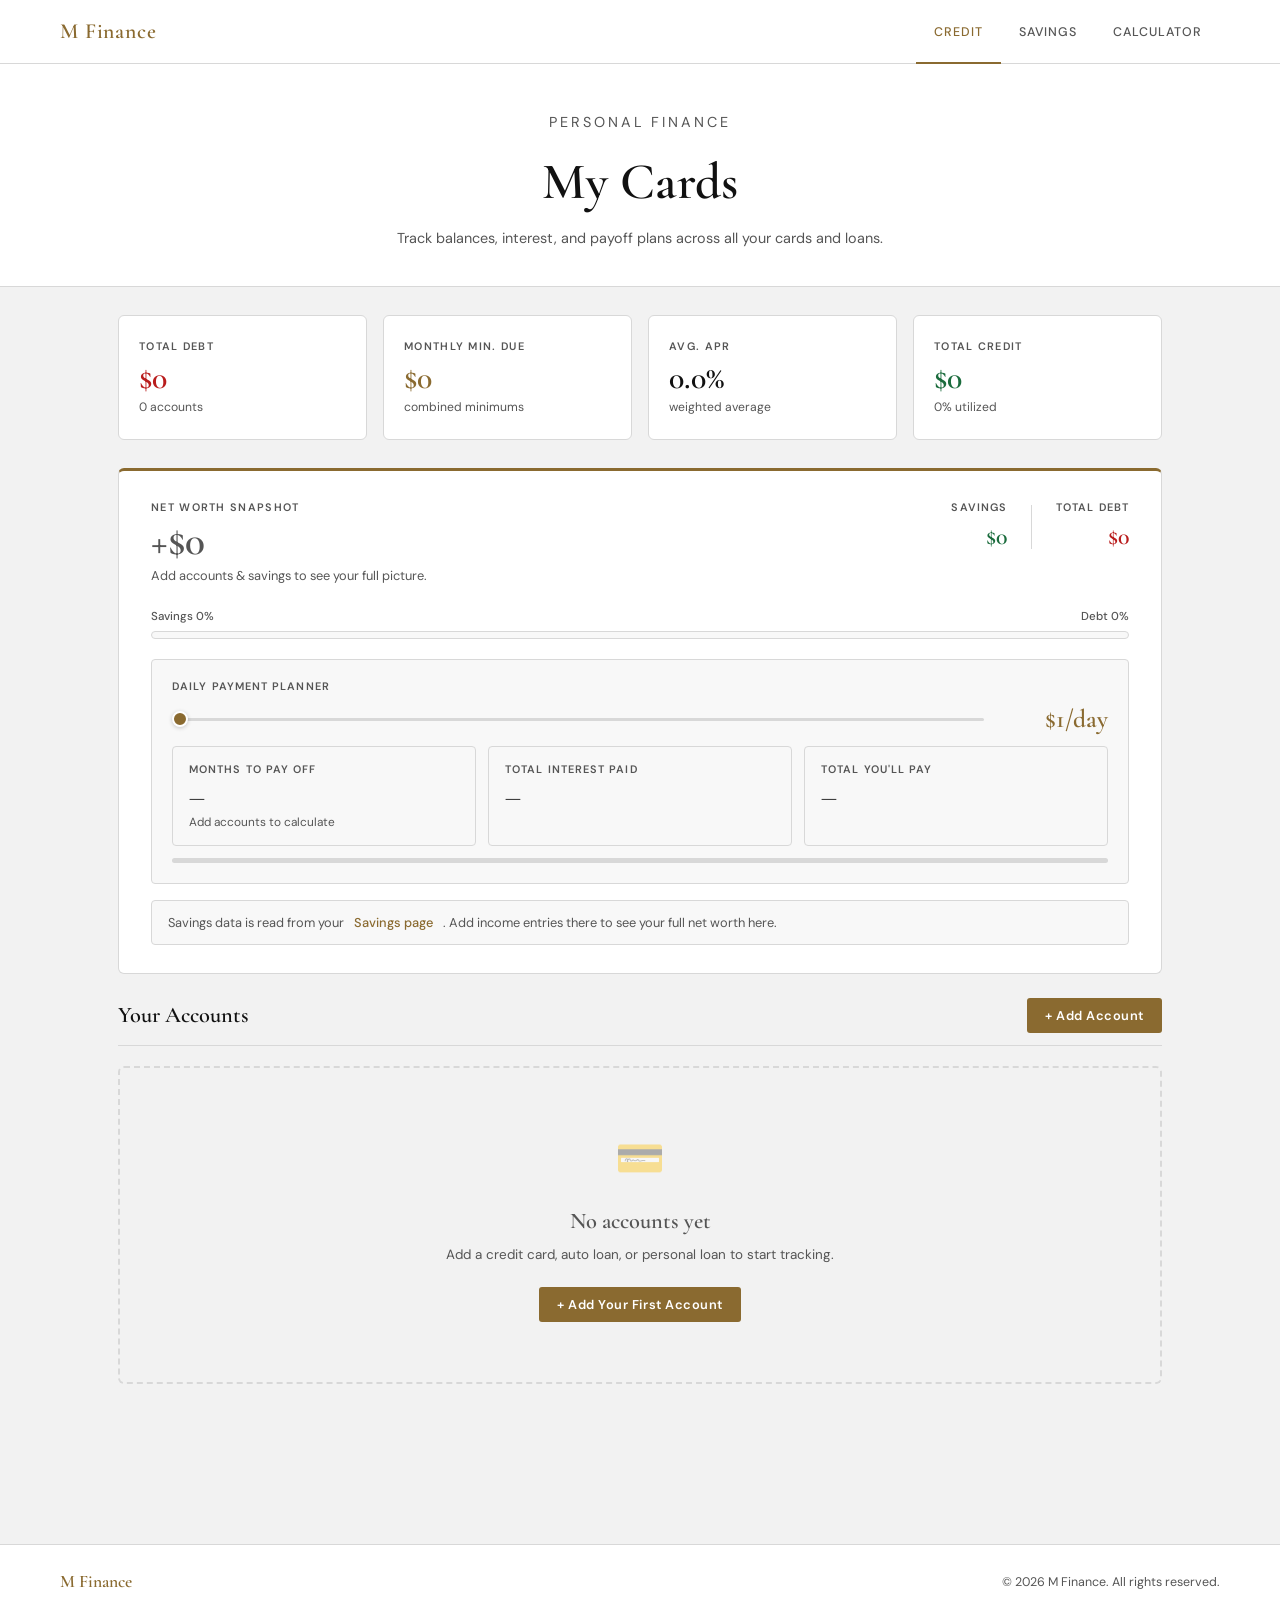
==== commit df69bbb2: "Color and fonts changed" ====
--- a/index.html
+++ b/index.html
@@ -2,10 +2,10 @@
 <html lang="en">
   <head>
     <meta charset="UTF-8" />
-    <meta name="viewport" content="width=device-width, initial-scale=1.0" />
+    <meta name="viewport" content="width=device-width,initial-scale=1.0" />
     <title>My Cards — M Finance</title>
     <link
-      href="https://fonts.googleapis.com/css2?family=Cormorant+Garamond:ital,wght@0,300;0,400;0,600;1,300&family=DM+Sans:wght@300;400;500&display=swap"
+      href="https://fonts.googleapis.com/css2?family=Cormorant+Garamond:ital,wght@0,400;0,600;1,400&family=DM+Sans:wght@400;500;600&display=swap"
       rel="stylesheet"
     />
     <style>
@@ -17,154 +17,137 @@
         padding: 0;
       }
       :root {
-        --bg: #09090a;
-        --surface: #111110;
-        --surface2: #161614;
-        --border: rgba(255, 255, 255, 0.07);
-        --border-hover: rgba(201, 169, 110, 0.3);
-        --text: #f0ece4;
-        --muted: #6b6760;
-        --muted2: #4a4845;
-        --accent: #c9a96e;
-        --accent-dim: rgba(201, 169, 110, 0.1);
-        --accent-glow: rgba(201, 169, 110, 0.15);
-        --red: #e57373;
-        --red-dim: rgba(229, 115, 115, 0.1);
-        --green: #81c784;
-        --green-dim: rgba(129, 199, 132, 0.1);
-        --purple: #b39ddb;
-        --purple-dim: rgba(179, 157, 219, 0.1);
-        --blue: #64b5f6;
-        --blue-dim: rgba(100, 181, 246, 0.1);
+        --bg: #f2f2f2;
+        --surface: #ffffff;
+        --surface2: #f8f8f8;
+        --border: #d8d8d8;
+        --border-strong: #bbbbbb;
+        --text: #111111;
+        --muted: #555555;
+        --muted2: #888888;
+        --accent: #8a6a30;
+        --accent-dim: rgba(138, 106, 48, 0.08);
+        --green: #1a6b3c;
+        --green-dim: rgba(26, 107, 60, 0.07);
+        --red: #b91c1c;
+        --red-dim: rgba(185, 28, 28, 0.07);
+        --blue: #1a4a8a;
+        --blue-dim: rgba(26, 74, 138, 0.07);
+        --purple: #5b3f8a;
+        --purple-dim: rgba(91, 63, 138, 0.07);
       }
       body {
         background: var(--bg);
         color: var(--text);
         font-family: "DM Sans", sans-serif;
         min-height: 100vh;
+        font-size: 15px;
+        line-height: 1.5;
       }
 
       nav {
         display: flex;
         justify-content: space-between;
         align-items: center;
-        padding: 24px 60px;
+        padding: 0 60px;
+        height: 64px;
+        background: #ffffff;
         border-bottom: 1px solid var(--border);
         position: sticky;
         top: 0;
-        background: rgba(9, 9, 10, 0.94);
-        backdrop-filter: blur(16px);
         z-index: 200;
       }
       .nav-logo {
         font-family: "Cormorant Garamond", serif;
-        font-size: 1.4rem;
+        font-size: 1.35rem;
+        font-weight: 600;
         color: var(--accent);
         text-decoration: none;
-        letter-spacing: 0.06em;
+        letter-spacing: 0.04em;
       }
       .nav-links {
         display: flex;
-        gap: 32px;
+        gap: 0;
         list-style: none;
-        align-items: center;
-      }
-      .nav-links a {
+      }
+      .nav-links li a {
+        display: block;
+        padding: 0 18px;
+        height: 64px;
+        line-height: 64px;
         font-size: 0.78rem;
-        letter-spacing: 0.1em;
+        font-weight: 500;
+        letter-spacing: 0.08em;
         text-transform: uppercase;
         color: var(--muted);
         text-decoration: none;
-        transition: color 0.2s;
-      }
-      .nav-links a:hover {
+        border-bottom: 2px solid transparent;
+        transition:
+          color 0.15s,
+          border-color 0.15s;
+      }
+      .nav-links li a:hover {
         color: var(--text);
-      }
-      .nav-links a.active {
+        border-bottom-color: var(--border-strong);
+      }
+      .nav-links li a.active {
         color: var(--accent);
+        border-bottom-color: var(--accent);
       }
 
       .page-hero {
         text-align: center;
-        padding: 64px 40px 44px;
-        position: relative;
-        overflow: hidden;
-      }
-      .page-hero::before {
-        content: "";
-        position: absolute;
-        inset: 0;
-        background: radial-gradient(
-          ellipse 60% 80% at 50% 0%,
-          rgba(201, 169, 110, 0.06) 0%,
-          transparent 70%
-        );
-        pointer-events: none;
+        padding: 48px 40px 36px;
+        background: #fff;
+        border-bottom: 1px solid var(--border);
       }
       .section-label {
         font-size: 0.7rem;
-        letter-spacing: 0.22em;
+        letter-spacing: 0.2em;
         text-transform: uppercase;
         color: var(--muted);
-        margin-bottom: 12px;
+        margin-bottom: 10px;
       }
       .page-hero h1 {
         font-family: "Cormorant Garamond", serif;
-        font-size: clamp(2.2rem, 5vw, 4rem);
-        font-weight: 300;
-        margin-bottom: 10px;
+        font-size: clamp(2rem, 4vw, 3.2rem);
+        font-weight: 600;
+        color: var(--text);
+        margin-bottom: 8px;
       }
       .page-hero p {
         color: var(--muted);
-        font-size: 0.92rem;
-      }
-
-      /* SUMMARY STRIP */
+        font-size: 0.9rem;
+      }
+
       .summary-strip {
         max-width: 1140px;
-        margin: 0 auto 24px;
+        margin: 28px auto;
         padding: 0 48px;
         display: grid;
         grid-template-columns: repeat(4, 1fr);
         gap: 16px;
       }
       .summary-card {
-        background: var(--surface);
+        background: #fff;
         border: 1px solid var(--border);
-        border-radius: 16px;
-        padding: 24px 22px;
-        position: relative;
-        overflow: hidden;
-        transition: border-color 0.3s;
+        border-radius: 6px;
+        padding: 22px 20px;
+        transition:
+          border-color 0.2s,
+          box-shadow 0.2s;
       }
       .summary-card:hover {
-        border-color: var(--border-hover);
-      }
-      .summary-card::before {
-        content: "";
-        position: absolute;
-        top: 0;
-        left: 0;
-        right: 0;
-        height: 2px;
-        background: linear-gradient(
-          90deg,
-          transparent,
-          var(--accent),
-          transparent
-        );
-        opacity: 0;
-        transition: opacity 0.3s;
-      }
-      .summary-card:hover::before {
-        opacity: 1;
+        border-color: var(--border-strong);
+        box-shadow: 0 2px 8px rgba(0, 0, 0, 0.06);
       }
       .s-label {
-        font-size: 0.67rem;
-        letter-spacing: 0.14em;
+        font-size: 0.68rem;
+        font-weight: 600;
+        letter-spacing: 0.12em;
         text-transform: uppercase;
         color: var(--muted);
-        margin-bottom: 10px;
+        margin-bottom: 8px;
       }
       .s-value {
         font-family: "Cormorant Garamond", serif;
@@ -184,53 +167,35 @@
         color: var(--accent);
       }
       .s-sub {
-        font-size: 0.72rem;
-        color: var(--muted);
-      }
-
-      /* ── NET WORTH PANEL ── */
+        font-size: 0.76rem;
+        color: var(--muted);
+      }
+
+      /* NET WORTH */
       .net-worth-wrap {
         max-width: 1140px;
-        margin: 0 auto 40px;
+        margin: 0 auto 24px;
         padding: 0 48px;
       }
       .net-worth-card {
-        background: var(--surface);
+        background: #fff;
         border: 1px solid var(--border);
-        border-radius: 20px;
+        border-top: 3px solid var(--accent);
+        border-radius: 6px;
         padding: 28px 32px;
-        position: relative;
-        overflow: hidden;
-      }
-      .net-worth-card::before {
-        content: "";
-        position: absolute;
-        top: 0;
-        left: 0;
-        right: 0;
-        height: 2px;
-        background: linear-gradient(
-          90deg,
-          transparent,
-          var(--blue),
-          var(--green),
-          transparent
-        );
-        opacity: 0.6;
       }
       .nw-header {
         display: flex;
         justify-content: space-between;
         align-items: flex-start;
-        margin-bottom: 24px;
+        margin-bottom: 22px;
         flex-wrap: wrap;
         gap: 16px;
       }
-      .nw-title-block {
-      }
       .nw-label {
-        font-size: 0.67rem;
-        letter-spacing: 0.18em;
+        font-size: 0.68rem;
+        font-weight: 600;
+        letter-spacing: 0.12em;
         text-transform: uppercase;
         color: var(--muted);
         margin-bottom: 6px;
@@ -240,7 +205,6 @@
         font-size: 2.6rem;
         font-weight: 600;
         line-height: 1;
-        transition: color 0.4s;
       }
       .nw-value.positive {
         color: var(--green);
@@ -252,7 +216,7 @@
         color: var(--muted);
       }
       .nw-sub {
-        font-size: 0.72rem;
+        font-size: 0.8rem;
         color: var(--muted);
         margin-top: 4px;
       }
@@ -265,8 +229,9 @@
         text-align: right;
       }
       .nw-pillar-label {
-        font-size: 0.62rem;
-        letter-spacing: 0.12em;
+        font-size: 0.68rem;
+        font-weight: 600;
+        letter-spacing: 0.1em;
         text-transform: uppercase;
         color: var(--muted);
         margin-bottom: 4px;
@@ -286,45 +251,36 @@
         width: 1px;
         height: 44px;
         background: var(--border);
-        flex-shrink: 0;
-      }
-
-      /* balance bar */
+      }
       .nw-bar-wrap {
         margin-bottom: 20px;
       }
       .nw-bar-labels {
         display: flex;
         justify-content: space-between;
-        font-size: 0.65rem;
-        letter-spacing: 0.1em;
-        text-transform: uppercase;
-        color: var(--muted);
-        margin-bottom: 8px;
+        font-size: 0.72rem;
+        font-weight: 500;
+        color: var(--muted);
+        margin-bottom: 6px;
       }
       .nw-bar-track {
-        height: 10px;
-        background: var(--border);
-        border-radius: 10px;
+        height: 8px;
+        background: var(--surface2);
+        border: 1px solid var(--border);
+        border-radius: 4px;
         overflow: hidden;
         display: flex;
       }
       .nw-bar-savings {
         height: 100%;
-        background: linear-gradient(90deg, var(--green), #a8e6a8);
-        border-radius: 10px 0 0 10px;
+        background: var(--green);
         transition: width 0.8s ease;
-        min-width: 0;
       }
       .nw-bar-debt {
         height: 100%;
-        background: linear-gradient(90deg, #e57373, #ef9a9a);
-        border-radius: 0 10px 10px 0;
+        background: var(--red);
         transition: width 0.8s ease;
-        min-width: 0;
-      }
-
-      /* ratio + insights row */
+      }
       .nw-metrics {
         display: grid;
         grid-template-columns: repeat(3, 1fr);
@@ -333,18 +289,15 @@
       .nw-metric {
         background: var(--surface2);
         border: 1px solid var(--border);
-        border-radius: 12px;
+        border-radius: 4px;
         padding: 14px 16px;
-        transition: border-color 0.2s;
-      }
-      .nw-metric:hover {
-        border-color: var(--border-hover);
       }
       .nw-metric-label {
-        font-size: 0.62rem;
+        font-size: 0.68rem;
+        font-weight: 600;
         letter-spacing: 0.1em;
         text-transform: uppercase;
-        color: var(--muted2);
+        color: var(--muted);
         margin-bottom: 6px;
       }
       .nw-metric-val {
@@ -355,16 +308,15 @@
         margin-bottom: 2px;
       }
       .nw-metric-sub {
-        font-size: 0.68rem;
+        font-size: 0.74rem;
         color: var(--muted);
         line-height: 1.4;
       }
 
-      /* payoff slider card */
       .payoff-slider-card {
         background: var(--surface2);
         border: 1px solid var(--border);
-        border-radius: 14px;
+        border-radius: 4px;
         padding: 18px 20px 14px;
         margin-bottom: 4px;
       }
@@ -377,8 +329,9 @@
         gap: 8px;
       }
       .psc-label {
-        font-size: 0.67rem;
-        letter-spacing: 0.14em;
+        font-size: 0.68rem;
+        font-weight: 600;
+        letter-spacing: 0.1em;
         text-transform: uppercase;
         color: var(--muted);
       }
@@ -388,20 +341,20 @@
         flex-wrap: wrap;
       }
       .psc-preset-btn {
-        background: var(--accent-dim);
-        border: 1px solid rgba(201, 169, 110, 0.25);
-        border-radius: 20px;
+        background: #fff;
+        border: 1px solid var(--border);
+        border-radius: 3px;
+        color: var(--text);
+        font-family: "DM Sans", sans-serif;
+        font-size: 0.72rem;
+        font-weight: 500;
+        padding: 4px 10px;
+        cursor: pointer;
+        transition: all 0.15s;
+      }
+      .psc-preset-btn:hover {
+        border-color: var(--accent);
         color: var(--accent);
-        font-family: "DM Sans", sans-serif;
-        font-size: 0.68rem;
-        padding: 3px 10px;
-        cursor: pointer;
-        transition: all 0.2s;
-        white-space: nowrap;
-      }
-      .psc-preset-btn:hover {
-        background: rgba(201, 169, 110, 0.2);
-        border-color: var(--accent);
       }
       .psc-slider-row {
         display: flex;
@@ -412,30 +365,21 @@
         flex: 1;
         -webkit-appearance: none;
         appearance: none;
-        height: 4px;
+        height: 3px;
         background: var(--border);
-        border-radius: 4px;
+        border-radius: 3px;
         outline: none;
         cursor: pointer;
       }
       .psc-slider-row input[type="range"]::-webkit-slider-thumb {
         -webkit-appearance: none;
-        width: 18px;
-        height: 18px;
+        width: 16px;
+        height: 16px;
         border-radius: 50%;
         background: var(--accent);
         cursor: pointer;
-        border: 2px solid var(--surface);
-        box-shadow: 0 0 0 2px var(--accent);
-      }
-      .psc-slider-row input[type="range"]::-moz-range-thumb {
-        width: 18px;
-        height: 18px;
-        border-radius: 50%;
-        background: var(--accent);
-        cursor: pointer;
-        border: 2px solid var(--surface);
-        box-shadow: 0 0 0 2px var(--accent);
+        border: 2px solid #fff;
+        box-shadow: 0 1px 4px rgba(0, 0, 0, 0.2);
       }
       .psc-daily-val {
         font-family: "Cormorant Garamond", serif;
@@ -447,11 +391,11 @@
         line-height: 1;
       }
       .psc-bar-wrap {
-        margin-top: 14px;
+        margin-top: 12px;
       }
       .psc-bar-track {
-        height: 6px;
-        border-radius: 6px;
+        height: 5px;
+        border-radius: 3px;
         overflow: hidden;
         display: flex;
         background: var(--border);
@@ -459,45 +403,43 @@
       }
       .psc-bar-principal {
         height: 100%;
-        background: rgba(255, 255, 255, 0.18);
+        background: #bbb;
         transition: width 0.3s;
       }
       .psc-bar-interest {
         height: 100%;
         background: var(--red);
-        opacity: 0.75;
+        opacity: 0.7;
         transition: width 0.3s;
       }
       .psc-bar-legend {
         display: flex;
         justify-content: space-between;
-        font-size: 0.65rem;
-        color: var(--muted);
-      }
-
-      /* no-savings notice */
+        font-size: 0.7rem;
+        color: var(--muted);
+      }
+
       .nw-notice {
         display: flex;
         align-items: center;
         gap: 10px;
         background: var(--surface2);
         border: 1px solid var(--border);
-        border-radius: 10px;
+        border-radius: 4px;
         padding: 12px 16px;
-        font-size: 0.78rem;
+        font-size: 0.8rem;
         color: var(--muted);
         margin-top: 16px;
       }
       .nw-notice a {
         color: var(--accent);
         text-decoration: none;
-        border-bottom: 1px solid rgba(201, 169, 110, 0.3);
+        font-weight: 500;
       }
       .nw-notice a:hover {
-        border-color: var(--accent);
-      }
-
-      /* MAIN */
+        text-decoration: underline;
+      }
+
       .main-wrap {
         max-width: 1140px;
         margin: 0 auto;
@@ -507,54 +449,56 @@
         display: flex;
         justify-content: space-between;
         align-items: center;
-        margin-bottom: 24px;
+        margin-bottom: 20px;
+        padding-bottom: 12px;
+        border-bottom: 1px solid var(--border);
       }
       .section-hdr h2 {
         font-family: "Cormorant Garamond", serif;
-        font-size: 1.5rem;
-        font-weight: 400;
-        color: var(--accent);
+        font-size: 1.4rem;
+        font-weight: 600;
+        color: var(--text);
       }
       .btn-add {
         display: flex;
         align-items: center;
-        gap: 8px;
-        padding: 10px 20px;
-        background: var(--accent-dim);
-        border: 1px solid rgba(201, 169, 110, 0.3);
-        border-radius: 8px;
-        color: var(--accent);
+        gap: 6px;
+        padding: 9px 18px;
+        background: var(--accent);
+        border: none;
+        border-radius: 3px;
+        color: #fff;
         font-family: "DM Sans", sans-serif;
         font-size: 0.8rem;
-        letter-spacing: 0.06em;
+        font-weight: 600;
+        letter-spacing: 0.04em;
         cursor: pointer;
-        transition: all 0.25s;
+        transition: opacity 0.15s;
       }
       .btn-add:hover {
-        background: rgba(201, 169, 110, 0.18);
-        border-color: var(--accent);
+        opacity: 0.88;
       }
 
       .cards-grid {
         display: grid;
         grid-template-columns: repeat(auto-fill, minmax(340px, 1fr));
-        gap: 20px;
-        margin-bottom: 48px;
+        gap: 16px;
+        margin-bottom: 40px;
       }
       .card-item {
-        background: var(--surface);
+        background: #fff;
         border: 1px solid var(--border);
-        border-radius: 20px;
+        border-radius: 6px;
         overflow: hidden;
         transition:
-          border-color 0.3s,
-          transform 0.3s;
-        animation: fadeUp 0.4s ease both;
+          border-color 0.2s,
+          box-shadow 0.2s;
+        animation: fadeUp 0.3s ease both;
       }
       @keyframes fadeUp {
         from {
           opacity: 0;
-          transform: translateY(16px);
+          transform: translateY(12px);
         }
         to {
           opacity: 1;
@@ -562,68 +506,59 @@
         }
       }
       .card-item:hover {
-        border-color: var(--border-hover);
-        transform: translateY(-2px);
+        border-color: var(--border-strong);
+        box-shadow: 0 4px 16px rgba(0, 0, 0, 0.07);
       }
 
       .card-visual {
-        height: 7px;
-        background-size: 200%;
-        animation: shimmer 3s linear infinite;
-      }
-      @keyframes shimmer {
-        0% {
-          background-position: 0%;
-        }
-        100% {
-          background-position: 200%;
-        }
+        height: 5px;
       }
       .card-visual.navy {
-        background: linear-gradient(90deg, #1a3a6b, #2d5aa0, #1a3a6b);
+        background: #1a3a6b;
       }
       .card-visual.paypal {
-        background: linear-gradient(90deg, #003087, #009cde, #003087);
+        background: #003087;
       }
       .card-visual.capital {
-        background: linear-gradient(90deg, #8b0000, #cc2200, #8b0000);
+        background: #8b0000;
       }
       .card-visual.amex {
-        background: linear-gradient(90deg, #007bc1, #00a8e0, #007bc1);
+        background: #007bc1;
       }
       .card-visual.discover {
-        background: linear-gradient(90deg, #e07000, #ff8c00, #e07000);
+        background: #e07000;
       }
       .card-visual.auto {
-        background: linear-gradient(90deg, #1a3320, #2e6644, #1a3320);
+        background: #1a6b3c;
       }
       .card-visual.personal {
-        background: linear-gradient(90deg, #3d2060, #7c4dbd, #3d2060);
+        background: #5b3f8a;
       }
       .card-visual.custom {
-        background: linear-gradient(90deg, #4a4845, #6b6760, #4a4845);
+        background: #888;
       }
 
       .card-body {
-        padding: 22px 22px 18px;
+        padding: 20px 20px 16px;
       }
       .card-header-row {
         display: flex;
         justify-content: space-between;
         align-items: flex-start;
-        margin-bottom: 18px;
+        margin-bottom: 14px;
       }
       .card-name {
         font-family: "Cormorant Garamond", serif;
-        font-size: 1.25rem;
-        font-weight: 400;
+        font-size: 1.15rem;
+        font-weight: 600;
         color: var(--text);
         line-height: 1.2;
       }
       .card-issuer {
-        font-size: 0.7rem;
-        color: var(--muted);
-        letter-spacing: 0.08em;
+        font-size: 0.72rem;
+        font-weight: 500;
+        color: var(--muted);
+        letter-spacing: 0.06em;
         text-transform: uppercase;
         margin-top: 2px;
       }
@@ -632,18 +567,18 @@
         gap: 6px;
       }
       .icon-btn {
-        width: 30px;
-        height: 30px;
+        width: 28px;
+        height: 28px;
         background: transparent;
         border: 1px solid var(--border);
-        border-radius: 6px;
-        color: var(--muted);
-        font-size: 0.85rem;
+        border-radius: 3px;
+        color: var(--muted);
+        font-size: 0.82rem;
         cursor: pointer;
         display: flex;
         align-items: center;
         justify-content: center;
-        transition: all 0.2s;
+        transition: all 0.15s;
       }
       .icon-btn:hover {
         border-color: var(--accent);
@@ -662,7 +597,7 @@
       }
       .balance-amount {
         font-family: "Cormorant Garamond", serif;
-        font-size: 2.2rem;
+        font-size: 2rem;
         font-weight: 600;
         color: var(--text);
         line-height: 1;
@@ -672,15 +607,16 @@
         color: var(--muted);
       }
       .util-bar-wrap {
-        height: 4px;
-        background: var(--border);
-        border-radius: 4px;
+        height: 3px;
+        background: var(--surface2);
+        border: 1px solid var(--border);
+        border-radius: 2px;
         overflow: hidden;
-        margin-bottom: 18px;
+        margin-bottom: 14px;
       }
       .util-bar {
         height: 100%;
-        border-radius: 4px;
+        border-radius: 2px;
         transition: width 0.6s ease;
       }
       .util-bar.low {
@@ -699,25 +635,26 @@
       .stats-row {
         display: grid;
         grid-template-columns: repeat(3, 1fr);
-        gap: 10px;
-        margin-bottom: 16px;
+        gap: 8px;
+        margin-bottom: 14px;
       }
       .stat-box {
         background: var(--surface2);
         border: 1px solid var(--border);
-        border-radius: 10px;
+        border-radius: 4px;
         padding: 10px 12px;
       }
       .stat-lbl {
-        font-size: 0.62rem;
+        font-size: 0.66rem;
+        font-weight: 600;
         letter-spacing: 0.1em;
         text-transform: uppercase;
-        color: var(--muted2);
+        color: var(--muted);
         margin-bottom: 4px;
       }
       .stat-val {
         font-family: "Cormorant Garamond", serif;
-        font-size: 1.05rem;
+        font-size: 1rem;
         font-weight: 600;
         color: var(--text);
       }
@@ -735,12 +672,13 @@
         display: flex;
         justify-content: space-between;
         align-items: center;
-        padding-top: 14px;
+        padding-top: 12px;
         border-top: 1px solid var(--border);
-        font-size: 0.78rem;
+        font-size: 0.8rem;
       }
       .payoff-label {
         color: var(--muted);
+        font-weight: 500;
       }
       .payoff-value {
         color: var(--accent);
@@ -752,69 +690,72 @@
       .priority-badge {
         display: inline-flex;
         align-items: center;
-        gap: 5px;
+        gap: 4px;
         padding: 3px 10px;
-        border-radius: 20px;
-        font-size: 0.65rem;
-        letter-spacing: 0.08em;
+        border-radius: 2px;
+        font-size: 0.66rem;
+        font-weight: 600;
+        letter-spacing: 0.06em;
         text-transform: uppercase;
-        font-weight: 500;
       }
       .priority-badge.pay-first {
         background: var(--red-dim);
         color: var(--red);
-        border: 1px solid rgba(229, 115, 115, 0.2);
+        border: 1px solid rgba(185, 28, 28, 0.2);
       }
       .priority-badge.pay-next {
-        background: rgba(201, 169, 110, 0.08);
+        background: var(--accent-dim);
         color: var(--accent);
-        border: 1px solid rgba(201, 169, 110, 0.2);
+        border: 1px solid rgba(138, 106, 48, 0.2);
       }
       .priority-badge.good-standing {
         background: var(--green-dim);
         color: var(--green);
-        border: 1px solid rgba(129, 199, 132, 0.2);
+        border: 1px solid rgba(26, 107, 60, 0.2);
       }
 
       .purpose-tag {
-        margin-top: 4px;
-        font-size: 0.65rem;
+        margin-top: 3px;
+        font-size: 0.66rem;
+        font-weight: 500;
         color: var(--purple);
         background: var(--purple-dim);
-        border: 1px solid rgba(179, 157, 219, 0.2);
+        border: 1px solid rgba(91, 63, 138, 0.15);
         display: inline-block;
         padding: 2px 8px;
-        border-radius: 12px;
-        letter-spacing: 0.06em;
+        border-radius: 2px;
+        letter-spacing: 0.04em;
+        text-transform: uppercase;
       }
 
       .interest-breakdown {
         background: var(--surface2);
         border: 1px solid var(--border);
-        border-radius: 12px;
+        border-radius: 4px;
         padding: 12px 14px;
-        margin-bottom: 16px;
+        margin-bottom: 12px;
       }
       .interest-breakdown-header {
         display: flex;
         justify-content: space-between;
         align-items: center;
-        margin-bottom: 10px;
+        margin-bottom: 8px;
       }
       .interest-lbl {
-        font-size: 0.62rem;
+        font-size: 0.66rem;
+        font-weight: 600;
         letter-spacing: 0.1em;
         text-transform: uppercase;
-        color: var(--muted2);
+        color: var(--muted);
       }
       .interest-amount {
         font-family: "Cormorant Garamond", serif;
-        font-size: 1.05rem;
+        font-size: 1rem;
         font-weight: 600;
       }
       .interest-bar-track {
-        height: 6px;
-        border-radius: 6px;
+        height: 4px;
+        border-radius: 2px;
         overflow: hidden;
         display: flex;
         margin-bottom: 8px;
@@ -822,47 +763,44 @@
       }
       .interest-bar-principal {
         height: 100%;
-        background: rgba(255, 255, 255, 0.15);
-        transition: width 0.6s ease;
+        background: #ccc;
       }
       .interest-bar-interest {
         height: 100%;
-        transition: width 0.6s ease;
-        opacity: 0.85;
+        opacity: 0.8;
       }
       .interest-bar-legend {
         display: flex;
         justify-content: space-between;
-        font-size: 0.65rem;
-        color: var(--muted);
-      }
-      .interest-bar-legend strong {
+        font-size: 0.7rem;
+        color: var(--muted);
         font-weight: 500;
       }
 
       .avalanche-section {
-        background: var(--surface);
+        background: #fff;
         border: 1px solid var(--border);
-        border-radius: 20px;
-        padding: 32px;
-        margin-bottom: 48px;
+        border-top: 3px solid var(--accent);
+        border-radius: 6px;
+        padding: 28px;
+        margin-bottom: 40px;
       }
       .avalanche-section h3 {
         font-family: "Cormorant Garamond", serif;
         font-size: 1.3rem;
-        font-weight: 400;
-        color: var(--accent);
+        font-weight: 600;
+        color: var(--text);
         margin-bottom: 6px;
       }
       .avalanche-desc {
-        font-size: 0.8rem;
-        color: var(--muted);
-        margin-bottom: 24px;
+        font-size: 0.82rem;
+        color: var(--muted);
+        margin-bottom: 20px;
       }
       .avalanche-list {
         display: flex;
         flex-direction: column;
-        gap: 12px;
+        gap: 8px;
       }
       .av-row {
         display: flex;
@@ -871,17 +809,17 @@
         padding: 14px 18px;
         background: var(--surface2);
         border: 1px solid var(--border);
-        border-radius: 12px;
-        transition: border-color 0.2s;
+        border-radius: 4px;
+        transition: border-color 0.15s;
       }
       .av-row:hover {
-        border-color: var(--border-hover);
+        border-color: var(--border-strong);
       }
       .av-rank {
         font-family: "Cormorant Garamond", serif;
         font-size: 1.6rem;
-        font-weight: 300;
-        color: var(--muted2);
+        font-weight: 400;
+        color: var(--muted);
         min-width: 28px;
       }
       .av-rank.first {
@@ -890,20 +828,21 @@
       .av-name {
         flex: 1;
         font-size: 0.9rem;
-        font-weight: 500;
+        font-weight: 600;
       }
       .av-apr {
-        font-size: 0.78rem;
+        font-size: 0.8rem;
         color: var(--red);
-        font-weight: 500;
+        font-weight: 600;
       }
       .av-balance {
         font-family: "Cormorant Garamond", serif;
         font-size: 1.1rem;
+        font-weight: 600;
         color: var(--text);
       }
       .av-action {
-        font-size: 0.7rem;
+        font-size: 0.74rem;
         color: var(--muted);
         text-align: right;
         max-width: 120px;
@@ -914,36 +853,36 @@
         display: block;
         font-family: "Cormorant Garamond", serif;
         font-size: 0.95rem;
-      }
-
-      /* MODAL */
+        font-weight: 600;
+      }
+
       .modal-overlay {
         position: fixed;
         inset: 0;
-        background: rgba(0, 0, 0, 0.75);
-        backdrop-filter: blur(6px);
+        background: rgba(0, 0, 0, 0.45);
         z-index: 500;
         display: flex;
         align-items: center;
         justify-content: center;
         opacity: 0;
         pointer-events: none;
-        transition: opacity 0.25s;
+        transition: opacity 0.2s;
       }
       .modal-overlay.open {
         opacity: 1;
         pointer-events: all;
       }
       .modal {
-        background: var(--surface);
-        border: 1px solid rgba(201, 169, 110, 0.2);
-        border-radius: 24px;
-        padding: 40px;
+        background: #fff;
+        border: 1px solid var(--border);
+        border-radius: 6px;
+        padding: 36px;
         width: min(520px, 94vw);
         max-height: 90vh;
         overflow-y: auto;
-        transform: translateY(20px);
-        transition: transform 0.3s;
+        transform: translateY(16px);
+        transition: transform 0.25s;
+        box-shadow: 0 20px 60px rgba(0, 0, 0, 0.15);
       }
       .modal-overlay.open .modal {
         transform: translateY(0);
@@ -951,20 +890,21 @@
       .modal h2 {
         font-family: "Cormorant Garamond", serif;
         font-size: 1.8rem;
-        font-weight: 300;
-        color: var(--accent);
-        margin-bottom: 28px;
-      }
+        font-weight: 600;
+        color: var(--text);
+        margin-bottom: 24px;
+      }
+
       .type-toggle {
         display: grid;
         grid-template-columns: 1fr 1fr 1fr;
-        gap: 10px;
-        margin-bottom: 24px;
+        gap: 8px;
+        margin-bottom: 22px;
       }
       .mode-btn {
         background: var(--surface2);
         border: 1px solid var(--border);
-        border-radius: 12px;
+        border-radius: 4px;
         color: var(--muted);
         font-family: "DM Sans", sans-serif;
         font-size: 0.78rem;
@@ -972,52 +912,53 @@
         padding: 12px 8px;
         cursor: pointer;
         text-align: center;
-        transition: all 0.2s;
+        transition: all 0.15s;
       }
       .mode-btn:hover {
-        border-color: var(--border-hover);
+        border-color: var(--border-strong);
         color: var(--text);
       }
       .mode-btn.active {
-        background: var(--accent-dim);
-        border-color: rgba(201, 169, 110, 0.4);
-        color: var(--accent);
+        background: var(--accent);
+        border-color: var(--accent);
+        color: #fff;
       }
       .mode-btn.active.personal-btn {
-        background: var(--purple-dim);
-        border-color: rgba(179, 157, 219, 0.4);
-        color: var(--purple);
-      }
+        background: var(--purple);
+        border-color: var(--purple);
+      }
+
       .form-row {
         display: grid;
         grid-template-columns: 1fr 1fr;
-        gap: 16px;
+        gap: 14px;
       }
       .form-group {
-        margin-bottom: 20px;
+        margin-bottom: 18px;
       }
       .form-group label {
         display: block;
-        font-size: 0.68rem;
-        letter-spacing: 0.12em;
+        font-size: 0.72rem;
+        font-weight: 600;
+        letter-spacing: 0.08em;
         text-transform: uppercase;
         color: var(--muted);
-        margin-bottom: 8px;
+        margin-bottom: 7px;
       }
       .form-group input,
       .form-group select {
         width: 100%;
-        background: var(--bg);
+        background: #fff;
         border: 1px solid var(--border);
-        border-radius: 10px;
-        padding: 13px 16px;
+        border-radius: 4px;
+        padding: 10px 12px;
         font-family: "DM Sans", sans-serif;
-        font-size: 0.95rem;
+        font-size: 0.92rem;
         color: var(--text);
         outline: none;
         transition:
-          border-color 0.25s,
-          box-shadow 0.25s;
+          border-color 0.15s,
+          box-shadow 0.15s;
         -moz-appearance: textfield;
       }
       .form-group input::-webkit-inner-spin-button {
@@ -1028,22 +969,20 @@
         border-color: var(--accent);
         box-shadow: 0 0 0 3px var(--accent-dim);
       }
-      .form-group select option {
-        background: #1a1a18;
-      }
       .dp-preview {
         background: var(--surface2);
-        border: 1px solid rgba(201, 169, 110, 0.2);
-        border-radius: 12px;
+        border: 1px solid var(--border);
+        border-radius: 4px;
         padding: 14px 16px;
-        margin-bottom: 20px;
+        margin-bottom: 18px;
       }
       .dp-preview-title {
-        font-size: 0.62rem;
+        font-size: 0.66rem;
+        font-weight: 600;
         letter-spacing: 0.1em;
         text-transform: uppercase;
-        color: var(--muted2);
-        margin-bottom: 12px;
+        color: var(--muted);
+        margin-bottom: 10px;
       }
       .dp-preview-grid {
         display: grid;
@@ -1051,9 +990,10 @@
         gap: 10px;
       }
       .dp-stat-lbl {
-        font-size: 0.62rem;
+        font-size: 0.68rem;
         color: var(--muted);
         margin-bottom: 3px;
+        font-weight: 500;
       }
       .dp-stat-val {
         font-family: "Cormorant Garamond", serif;
@@ -1062,114 +1002,112 @@
       }
       .modal-actions {
         display: flex;
-        gap: 12px;
-        margin-top: 28px;
+        gap: 10px;
+        margin-top: 24px;
       }
       .btn-save {
         flex: 1;
-        padding: 14px;
+        padding: 12px;
         background: var(--accent);
         border: none;
-        border-radius: 10px;
-        color: #0a0800;
+        border-radius: 4px;
+        color: #fff;
+        font-family: "DM Sans", sans-serif;
+        font-size: 0.85rem;
+        font-weight: 600;
+        letter-spacing: 0.04em;
+        cursor: pointer;
+        transition: opacity 0.15s;
+      }
+      .btn-save:hover {
+        opacity: 0.88;
+      }
+      .btn-save.personal-save {
+        background: var(--purple);
+      }
+      .btn-cancel {
+        padding: 12px 20px;
+        background: transparent;
+        border: 1px solid var(--border);
+        border-radius: 4px;
+        color: var(--muted);
         font-family: "DM Sans", sans-serif;
         font-size: 0.85rem;
         font-weight: 500;
-        letter-spacing: 0.06em;
         cursor: pointer;
-        transition: opacity 0.2s;
-      }
-      .btn-save:hover {
-        opacity: 0.88;
-      }
-      .btn-save.personal-save {
-        background: var(--purple);
-        color: #0a0010;
-      }
-      .btn-cancel {
-        padding: 14px 24px;
-        background: transparent;
-        border: 1px solid var(--border);
-        border-radius: 10px;
-        color: var(--muted);
-        font-family: "DM Sans", sans-serif;
-        font-size: 0.85rem;
-        cursor: pointer;
-        transition: all 0.2s;
+        transition: all 0.15s;
       }
       .btn-cancel:hover {
-        border-color: var(--muted);
+        border-color: var(--border-strong);
         color: var(--text);
       }
 
       .empty-state {
         text-align: center;
-        padding: 64px 24px;
-        border: 1px dashed var(--border);
-        border-radius: 20px;
-        margin-bottom: 48px;
+        padding: 60px 24px;
+        border: 2px dashed var(--border);
+        border-radius: 6px;
+        margin-bottom: 40px;
       }
       .empty-state .empty-icon {
         font-size: 2.5rem;
         margin-bottom: 16px;
-        opacity: 0.5;
+        opacity: 0.4;
       }
       .empty-state h3 {
         font-family: "Cormorant Garamond", serif;
         font-size: 1.4rem;
-        font-weight: 300;
+        font-weight: 600;
         color: var(--muted);
         margin-bottom: 8px;
       }
       .empty-state p {
-        font-size: 0.82rem;
-        color: var(--muted2);
-        margin-bottom: 24px;
+        font-size: 0.84rem;
+        color: var(--muted);
+        margin-bottom: 22px;
       }
 
       footer {
         border-top: 1px solid var(--border);
-        padding: 32px 60px;
+        padding: 24px 60px;
         display: flex;
         justify-content: space-between;
         align-items: center;
+        background: #fff;
       }
       .footer-logo {
         font-family: "Cormorant Garamond", serif;
-        font-size: 1.2rem;
+        font-size: 1.1rem;
+        font-weight: 600;
         color: var(--accent);
         text-decoration: none;
       }
       footer p {
-        font-size: 0.75rem;
+        font-size: 0.78rem;
         color: var(--muted);
       }
 
       @media (max-width: 900px) {
         nav {
-          padding: 18px 20px;
+          padding: 0 20px;
         }
         .summary-strip {
           grid-template-columns: 1fr 1fr;
           padding: 0 20px;
         }
-        .net-worth-wrap {
-          padding: 0 20px;
-        }
+        .net-worth-wrap,
         .main-wrap {
-          padding: 0 20px 60px;
+          padding-left: 20px;
+          padding-right: 20px;
         }
         .cards-grid {
           grid-template-columns: 1fr;
         }
-        .nw-pillars {
-          flex-wrap: wrap;
-        }
         .nw-metrics {
           grid-template-columns: 1fr 1fr;
         }
         footer {
-          padding: 28px 20px;
+          padding: 20px;
           flex-direction: column;
           gap: 8px;
           text-align: center;
@@ -1185,9 +1123,6 @@
         }
         .type-toggle {
           grid-template-columns: 1fr;
-        }
-        .dp-preview-grid {
-          grid-template-columns: 1fr 1fr;
         }
         .nw-metrics {
           grid-template-columns: 1fr;
@@ -1199,9 +1134,9 @@
     <nav>
       <a href="index.html" class="nav-logo">M Finance</a>
       <ul class="nav-links">
-        <li><a href="index.html#cards" class="active">Cards</a></li>
+        <li><a href="index.html#cards" class="active">Credit</a></li>
+        <li><a href="savings.html">Savings</a></li>
         <li><a href="loan-calculator.html">Calculator</a></li>
-        <li><a href="savings.html">Savings</a></li>
       </ul>
     </nav>
 
@@ -1237,11 +1172,10 @@
       </div>
     </div>
 
-    <!-- ── NET WORTH PANEL ── -->
     <div class="net-worth-wrap">
       <div class="net-worth-card">
         <div class="nw-header">
-          <div class="nw-title-block">
+          <div>
             <div class="nw-label">Net Worth Snapshot</div>
             <div class="nw-value neutral" id="nw-value">$0</div>
             <div class="nw-sub" id="nw-sub">
@@ -1250,22 +1184,20 @@
           </div>
           <div class="nw-pillars">
             <div class="nw-pillar">
-              <div class="nw-pillar-label">💰 Savings</div>
+              <div class="nw-pillar-label">Savings</div>
               <div class="nw-pillar-val savings-val" id="nw-savings">$0</div>
             </div>
             <div class="nw-divider"></div>
             <div class="nw-pillar">
-              <div class="nw-pillar-label">💳 Total Debt</div>
+              <div class="nw-pillar-label">Total Debt</div>
               <div class="nw-pillar-val debt-val" id="nw-debt">$0</div>
             </div>
           </div>
         </div>
-
-        <!-- savings vs debt bar -->
         <div class="nw-bar-wrap">
           <div class="nw-bar-labels">
-            <span id="nw-bar-savings-pct">Savings 0%</span>
-            <span id="nw-bar-debt-pct">Debt 0%</span>
+            <span id="nw-bar-savings-pct">Savings 0%</span
+            ><span id="nw-bar-debt-pct">Debt 0%</span>
           </div>
           <div class="nw-bar-track">
             <div
@@ -1276,11 +1208,9 @@
             <div class="nw-bar-debt" id="nw-bar-debt" style="width: 0%"></div>
           </div>
         </div>
-
-        <!-- interactive payoff slider -->
-        <div class="payoff-slider-card" id="payoff-slider-card">
+        <div class="payoff-slider-card">
           <div class="psc-top">
-            <div class="psc-label">Daily payment</div>
+            <div class="psc-label">Daily Payment Planner</div>
             <div class="psc-presets" id="psc-presets"></div>
           </div>
           <div class="psc-slider-row">
@@ -1312,7 +1242,7 @@
               <div class="nw-metric-sub" id="psc-total-sub">—</div>
             </div>
           </div>
-          <div class="psc-bar-wrap" id="psc-bar-wrap">
+          <div class="psc-bar-wrap">
             <div class="psc-bar-track">
               <div class="psc-bar-principal" id="psc-bar-p"></div>
               <div class="psc-bar-interest" id="psc-bar-i"></div>
@@ -1322,9 +1252,8 @@
             </div>
           </div>
         </div>
-
         <div class="nw-notice" id="nw-notice">
-          ℹ️ Savings data is read from your
+          Savings data is read from your
           <a href="savings.html">Savings page</a>. Add income entries there to
           see your full net worth here.
         </div>
@@ -1334,7 +1263,7 @@
     <div class="main-wrap" id="cards">
       <div class="section-hdr">
         <h2>Your Accounts</h2>
-        <button class="btn-add" onclick="openModal()">＋ Add Account</button>
+        <button class="btn-add" onclick="openModal()">+ Add Account</button>
       </div>
       <div class="cards-grid" id="cards-grid"></div>
       <div
@@ -1342,10 +1271,10 @@
         id="avalanche-section"
         style="display: none"
       >
-        <h3>🏔 Debt Avalanche Strategy</h3>
+        <h3>Debt Avalanche Strategy</h3>
         <p class="avalanche-desc">
-          Pay minimums on all accounts, then throw extra money at the highest
-          APR first. This saves the most in interest over time.
+          Pay minimums on all accounts, then put extra toward the highest APR
+          first. This minimizes total interest paid over time.
         </p>
         <div class="avalanche-list" id="avalanche-list"></div>
       </div>
@@ -1356,7 +1285,6 @@
       <p>&copy; 2026 M Finance. All rights reserved.</p>
     </footer>
 
-    <!-- MODAL -->
     <div
       class="modal-overlay"
       id="modal-overlay"
@@ -1371,9 +1299,8 @@
             id="type-btn-card"
             onclick="setEntryType('card')"
           >
-            <span style="font-size: 1.1rem; display: block; margin-bottom: 3px"
-              >💳</span
-            >Credit Card
+            <span style="display: block; margin-bottom: 3px">💳</span>Credit
+            Card
           </button>
           <button
             type="button"
@@ -1381,9 +1308,7 @@
             id="type-btn-auto"
             onclick="setEntryType('auto')"
           >
-            <span style="font-size: 1.1rem; display: block; margin-bottom: 3px"
-              >🚗</span
-            >Auto Loan
+            <span style="display: block; margin-bottom: 3px">🚗</span>Auto Loan
           </button>
           <button
             type="button"
@@ -1391,14 +1316,13 @@
             id="type-btn-personal"
             onclick="setEntryType('personal')"
           >
-            <span style="font-size: 1.1rem; display: block; margin-bottom: 3px"
-              >🏦</span
-            >Personal Loan
+            <span style="display: block; margin-bottom: 3px">🏦</span>Personal
+            Loan
           </button>
         </div>
         <div class="form-group">
-          <label id="f-name-label">Card Name</label>
-          <input
+          <label id="f-name-label">Card Name</label
+          ><input
             type="text"
             id="f-name"
             placeholder="e.g. Navy Federal Cash Rewards"
@@ -1406,8 +1330,8 @@
         </div>
         <div class="form-row">
           <div class="form-group">
-            <label id="f-issuer-label">Issuer / Bank</label>
-            <select id="f-issuer">
+            <label id="f-issuer-label">Issuer / Bank</label
+            ><select id="f-issuer">
               <option value="navy">Navy Federal Credit Union</option>
               <option value="capital">Capital One</option>
               <option value="paypal">PayPal / Synchrony</option>
@@ -1419,14 +1343,14 @@
             </select>
           </div>
           <div class="form-group">
-            <label>Last 4 / Ref # (optional)</label>
-            <input type="text" id="f-last4" placeholder="0000" maxlength="4" />
+            <label>Last 4 / Ref # (optional)</label
+            ><input type="text" id="f-last4" placeholder="0000" maxlength="4" />
           </div>
         </div>
         <div class="form-row">
           <div class="form-group">
-            <label>Current Balance ($)</label>
-            <input
+            <label>Current Balance ($)</label
+            ><input
               type="number"
               id="f-balance"
               placeholder="2500"
@@ -1436,8 +1360,8 @@
             />
           </div>
           <div class="form-group" id="limit-group">
-            <label id="f-limit-label">Credit Limit ($)</label>
-            <input
+            <label id="f-limit-label">Credit Limit ($)</label
+            ><input
               type="number"
               id="f-limit"
               placeholder="5000"
@@ -1448,8 +1372,8 @@
         </div>
         <div class="form-row">
           <div class="form-group">
-            <label>APR (%)</label>
-            <input
+            <label>APR (%)</label
+            ><input
               type="number"
               id="f-apr"
               placeholder="22.99"
@@ -1460,8 +1384,8 @@
             />
           </div>
           <div class="form-group" id="min-group">
-            <label id="f-min-label">Min. Monthly Payment ($)</label>
-            <input
+            <label id="f-min-label">Min. Monthly Payment ($)</label
+            ><input
               type="number"
               id="f-min"
               placeholder="Auto (2% of balance)"
@@ -1471,8 +1395,8 @@
           </div>
         </div>
         <div class="form-group" id="term-group" style="display: none">
-          <label>Remaining Term (months)</label>
-          <input
+          <label>Remaining Term (months)</label
+          ><input
             type="number"
             id="f-term"
             placeholder="48"
@@ -1487,16 +1411,14 @@
             >Down Payment ($)
             <span
               style="
+                font-weight: 400;
+                text-transform: none;
+                letter-spacing: 0;
                 color: var(--muted);
-                font-size: 0.65rem;
-                letter-spacing: 0;
-                text-transform: none;
-                font-weight: 400;
               "
               >optional</span
             ></label
-          >
-          <input
+          ><input
             type="number"
             id="f-downpayment"
             placeholder="0"
@@ -1506,17 +1428,11 @@
           />
         </div>
         <div class="dp-preview" id="dp-preview" style="display: none">
-          <div class="dp-preview-title">⚡ Down Payment Impact</div>
+          <div class="dp-preview-title">Down Payment Impact</div>
           <div class="dp-preview-grid">
             <div>
               <div class="dp-stat-lbl">Amount Financed</div>
-              <div
-                class="dp-stat-val"
-                id="dp-financed"
-                style="color: var(--text)"
-              >
-                —
-              </div>
+              <div class="dp-stat-val" id="dp-financed">—</div>
             </div>
             <div>
               <div class="dp-stat-lbl">Monthly Payment</div>
@@ -1541,11 +1457,11 @@
           </div>
         </div>
         <div class="form-group" id="purpose-group" style="display: none">
-          <label>Loan Purpose (optional)</label>
-          <input
+          <label>Loan Purpose (optional)</label
+          ><input
             type="text"
             id="f-purpose"
-            placeholder="e.g. Debt consolidation, home improvement"
+            placeholder="e.g. Debt consolidation"
           />
         </div>
         <div class="modal-actions">
@@ -1558,11 +1474,10 @@
     </div>
 
     <script>
-      const STORAGE_KEY = "mfinance_cards_v1";
-      const SAVINGS_KEY = "mfinance_savings_v1";
-      let cards = [];
-      let currentEntryType = "card";
-
+      const STORAGE_KEY = "mfinance_cards_v1",
+        SAVINGS_KEY = "mfinance_savings_v1";
+      let cards = [],
+        currentEntryType = "card";
       function loadCards() {
         try {
           cards = JSON.parse(localStorage.getItem(STORAGE_KEY)) || [];
@@ -1576,7 +1491,6 @@
       function uid() {
         return Date.now().toString(36) + Math.random().toString(36).slice(2);
       }
-
       function fmt(n) {
         if (isNaN(n)) return "$0";
         return (
@@ -1588,11 +1502,10 @@
         );
       }
       function fmtShort(n) {
-        if (n >= 1_000_000) return "$" + (n / 1_000_000).toFixed(1) + "M";
-        if (n >= 1_000) return "$" + (n / 1_000).toFixed(1) + "K";
+        if (n >= 1e6) return "$" + (n / 1e6).toFixed(1) + "M";
+        if (n >= 1000) return "$" + (n / 1000).toFixed(1) + "K";
         return "$" + Math.round(n);
       }
-
       function monthsToPayoff(balance, apr, minPayment) {
         if (!balance || balance <= 0) return 0;
         const r = apr / 100 / 12;
@@ -1624,6 +1537,21 @@
           if (b < 0) b = 0;
         }
         return guard >= 1200 ? 0 : Math.max(0, interest);
+      }
+      function calcTotalInterestSim(bal, annualApr, monthly) {
+        if (!bal || bal <= 0 || !monthly || monthly <= 0) return Infinity;
+        const r = annualApr / 100 / 12;
+        if (r > 0 && monthly <= bal * r) return Infinity;
+        let b = bal,
+          interest = 0,
+          guard = 0;
+        while (b > 0.005 && guard++ < 2400) {
+          const ic = b * r;
+          interest += ic;
+          b = b + ic - monthly;
+          if (b < 0) b = 0;
+        }
+        return guard >= 2400 ? Infinity : Math.max(0, interest);
       }
       function payoffDate(months) {
         if (months >= 9999) return "Never (increase payment)";
@@ -1666,12 +1594,12 @@
           }[issuer] || "Other"
         );
       }
-
-      // ── READ SAVINGS FROM localStorage ──
       function getTotalSavings() {
         try {
-          const entries = JSON.parse(localStorage.getItem(SAVINGS_KEY)) || [];
-          return entries.reduce((s, e) => s + (e.amount || 0), 0);
+          return (JSON.parse(localStorage.getItem(SAVINGS_KEY)) || []).reduce(
+            (s, e) => s + (e.amount || 0),
+            0,
+          );
         } catch (e) {
           return 0;
         }
@@ -1682,42 +1610,35 @@
           currentEntryType === "auto" || currentEntryType === "personal";
         if (!isLoan) return;
         const balance =
-          parseFloat(document.getElementById("f-balance").value) || 0;
-        const apr = parseFloat(document.getElementById("f-apr").value) || 0;
-        const term = parseInt(document.getElementById("f-term").value) || 0;
-        const dp =
-          parseFloat(document.getElementById("f-downpayment").value) || 0;
+            parseFloat(document.getElementById("f-balance").value) || 0,
+          apr = parseFloat(document.getElementById("f-apr").value) || 0,
+          term = parseInt(document.getElementById("f-term").value) || 0,
+          dp = parseFloat(document.getElementById("f-downpayment").value) || 0;
         const preview = document.getElementById("dp-preview");
         if (!balance || !apr || !term) {
           preview.style.display = "none";
           return;
         }
-        const financed = Math.max(0, balance - dp);
-        const monthlyNoDp = loanMonthlyPayment(balance, apr, term);
-        const monthlyWith =
-          dp > 0 ? loanMonthlyPayment(financed, apr, term) : monthlyNoDp;
-        const intNoDp = calcTotalInterest(balance, apr, monthlyNoDp);
-        const intWith =
-          dp > 0 ? calcTotalInterest(financed, apr, monthlyWith) : intNoDp;
-        const saved = Math.max(0, intNoDp - intWith);
+        const financed = Math.max(0, balance - dp),
+          monthlyNoDp = loanMonthlyPayment(balance, apr, term),
+          monthlyWith =
+            dp > 0 ? loanMonthlyPayment(financed, apr, term) : monthlyNoDp,
+          intNoDp = calcTotalInterest(balance, apr, monthlyNoDp),
+          intWith =
+            dp > 0 ? calcTotalInterest(financed, apr, monthlyWith) : intNoDp;
         document.getElementById("dp-financed").textContent = fmt(financed);
         document.getElementById("dp-monthly").textContent = fmt(monthlyWith);
         document.getElementById("dp-saved").textContent =
-          dp > 0 ? fmt(saved) : "$0";
+          dp > 0 ? fmt(Math.max(0, intNoDp - intWith)) : "$0";
         preview.style.display = "block";
       }
-
       function setEntryType(type) {
         currentEntryType = type;
-        document
-          .getElementById("type-btn-card")
-          .classList.toggle("active", type === "card");
-        document
-          .getElementById("type-btn-auto")
-          .classList.toggle("active", type === "auto");
-        document
-          .getElementById("type-btn-personal")
-          .classList.toggle("active", type === "personal");
+        ["card", "auto", "personal"].forEach((t) =>
+          document
+            .getElementById("type-btn-" + t)
+            .classList.toggle("active", t === type),
+        );
         const isAuto = type === "auto",
           isPersonal = type === "personal",
           isLoan = isAuto || isPersonal;
@@ -1769,33 +1690,31 @@
           .classList.toggle("personal-save", isPersonal);
         updateDownPaymentPreview();
       }
-
       function render() {
         renderSummary();
         renderNetWorth();
         renderCards();
         renderAvalanche();
       }
-
       function renderSummary() {
-        const totalDebt = cards.reduce((s, c) => s + (c.balance || 0), 0);
-        const totalLimit = cards.reduce((s, c) => s + (c.limit || 0), 0);
+        const totalDebt = cards.reduce((s, c) => s + (c.balance || 0), 0),
+          totalLimit = cards.reduce((s, c) => s + (c.limit || 0), 0);
         const totalMin = cards.reduce((s, c) => {
           const bal = c.balance || 0;
           if (c.type === "auto" || c.type === "personal")
             return (
               s + (c.min || loanMonthlyPayment(bal, c.apr || 0, c.term || 60))
             );
-          const autoMin = bal > 0 ? Math.max(25, bal * 0.02) : 0;
-          const rawMin = c.min || 0;
+          const autoMin = bal > 0 ? Math.max(25, bal * 0.02) : 0,
+            rawMin = c.min || 0;
           return s + (rawMin > 0 && rawMin < bal ? rawMin : autoMin);
         }, 0);
         const weightedApr =
-          totalDebt > 0
-            ? cards.reduce((s, c) => s + (c.apr || 0) * (c.balance || 0), 0) /
-              totalDebt
-            : 0;
-        const util = totalLimit > 0 ? (totalDebt / totalLimit) * 100 : 0;
+            totalDebt > 0
+              ? cards.reduce((s, c) => s + (c.apr || 0) * (c.balance || 0), 0) /
+                totalDebt
+              : 0,
+          util = totalLimit > 0 ? (totalDebt / totalLimit) * 100 : 0;
         document.getElementById("sum-debt").textContent = fmtShort(totalDebt);
         document.getElementById("sum-min").textContent = fmtShort(totalMin);
         document.getElementById("sum-apr").textContent =
@@ -1806,116 +1725,79 @@
         document.getElementById("sum-util").textContent =
           util.toFixed(0) + "% utilized";
       }
-
-      // ── NET WORTH ──
       function renderNetWorth() {
-        const savings = getTotalSavings();
-        const totalDebt = cards.reduce((s, c) => s + (c.balance || 0), 0);
-        const netWorth = savings - totalDebt;
-        const hasSavings = savings > 0;
-        const hasDebt = totalDebt > 0;
-
-        // net worth value
+        const savings = getTotalSavings(),
+          totalDebt = cards.reduce((s, c) => s + (c.balance || 0), 0),
+          netWorth = savings - totalDebt;
         const nwEl = document.getElementById("nw-value");
         nwEl.textContent = (netWorth >= 0 ? "+" : "") + fmt(netWorth);
         nwEl.className =
           "nw-value " +
           (netWorth > 0 ? "positive" : netWorth < 0 ? "negative" : "neutral");
-
         document.getElementById("nw-savings").textContent = fmt(savings);
         document.getElementById("nw-debt").textContent = fmt(totalDebt);
-
-        // sub text
         const subEl = document.getElementById("nw-sub");
-        if (!hasSavings && !hasDebt) {
-          subEl.textContent = "Add accounts & savings to see your full picture";
-        } else if (netWorth >= 0) {
-          subEl.textContent = "Your savings exceed your debt — great position.";
-        } else {
+        if (!savings && !totalDebt)
+          subEl.textContent =
+            "Add accounts & savings to see your full picture.";
+        else if (netWorth >= 0)
+          subEl.textContent =
+            "Your savings exceed your debt — strong position.";
+        else
           subEl.textContent =
             "Your debt exceeds savings by " + fmt(Math.abs(netWorth)) + ".";
-        }
-
-        // bar
-        const total = savings + totalDebt;
-        const savingsPct = total > 0 ? (savings / total) * 100 : 0;
-        const debtPct = total > 0 ? (totalDebt / total) * 100 : 0;
+        const total = savings + totalDebt,
+          savPct = total > 0 ? (savings / total) * 100 : 0,
+          dbtPct = total > 0 ? (totalDebt / total) * 100 : 0;
         document.getElementById("nw-bar-savings").style.width =
-          savingsPct.toFixed(1) + "%";
+          savPct.toFixed(1) + "%";
         document.getElementById("nw-bar-debt").style.width =
-          debtPct.toFixed(1) + "%";
+          dbtPct.toFixed(1) + "%";
         document.getElementById("nw-bar-savings-pct").textContent =
-          "Savings " + savingsPct.toFixed(0) + "%";
+          "Savings " + savPct.toFixed(0) + "%";
         document.getElementById("nw-bar-debt-pct").textContent =
-          "Debt " + debtPct.toFixed(0) + "%";
-
-        // ── PAYOFF SLIDER ──
-        initPayoffSlider(totalDebt, hasDebt);
-
-        // notice
-        document.getElementById("nw-notice").style.display = hasSavings
-          ? "none"
-          : "flex";
-      }
-
-      function calcTotalInterestSim(bal, annualApr, monthly) {
-        if (!bal || bal <= 0 || !monthly || monthly <= 0) return Infinity;
-        const r = annualApr / 100 / 12;
-        if (r > 0 && monthly <= bal * r) return Infinity;
-        let b = bal,
-          interest = 0,
-          guard = 0;
-        while (b > 0.005 && guard++ < 2400) {
-          const ic = b * r;
-          interest += ic;
-          b = b + ic - monthly;
-          if (b < 0) b = 0;
-        }
-        return guard >= 2400 ? Infinity : Math.max(0, interest);
-      }
-
+          "Debt " + dbtPct.toFixed(0) + "%";
+        initPayoffSlider(totalDebt, totalDebt > 0);
+        document.getElementById("nw-notice").style.display =
+          savings > 0 ? "none" : "flex";
+      }
       function initPayoffSlider(totalDebt, hasDebt) {
         const weightedApr =
           totalDebt > 0
             ? cards.reduce((s, c) => s + (c.apr || 0) * (c.balance || 0), 0) /
               totalDebt
             : 20;
-
         const totalMin = cards.reduce((s, c) => {
           const bal = c.balance || 0;
           if (c.type === "auto" || c.type === "personal")
             return (
               s + (c.min || loanMonthlyPayment(bal, c.apr || 0, c.term || 60))
             );
-          const autoMin = bal > 0 ? Math.max(25, bal * 0.02) : 0;
-          const rawMin = c.min || 0;
+          const autoMin = bal > 0 ? Math.max(25, bal * 0.02) : 0,
+            rawMin = c.min || 0;
           return s + (rawMin > 0 && rawMin < bal ? rawMin : autoMin);
         }, 0);
-
-        const minDaily = Math.max(1, Math.ceil(totalMin / 30.4));
-        const daily1yr =
-          totalDebt > 0
-            ? Math.ceil(loanMonthlyPayment(totalDebt, weightedApr, 12) / 30.4)
-            : 30;
-        const daily2yr =
-          totalDebt > 0
-            ? Math.ceil(loanMonthlyPayment(totalDebt, weightedApr, 24) / 30.4)
-            : 15;
-        const sliderMax = Math.max(300, daily1yr * 2);
-
+        const minDaily = Math.max(1, Math.ceil(totalMin / 30.4)),
+          daily1yr =
+            totalDebt > 0
+              ? Math.ceil(loanMonthlyPayment(totalDebt, weightedApr, 12) / 30.4)
+              : 30,
+          daily2yr =
+            totalDebt > 0
+              ? Math.ceil(loanMonthlyPayment(totalDebt, weightedApr, 24) / 30.4)
+              : 15,
+          sliderMax = Math.max(300, daily1yr * 2);
         const slider = document.getElementById("psc-slider");
         slider.min = 1;
         slider.max = sliderMax;
         slider.value = minDaily;
-
-        // build preset buttons
         const presetsEl = document.getElementById("psc-presets");
         presetsEl.innerHTML = "";
-        if (hasDebt) {
+        if (hasDebt)
           [
             { label: "Min payments", val: minDaily },
-            { label: "2-year payoff", val: daily2yr },
-            { label: "1-year payoff", val: daily1yr },
+            { label: "2-yr payoff", val: daily2yr },
+            { label: "1-yr payoff", val: daily1yr },
           ].forEach((p) => {
             const btn = document.createElement("button");
             btn.className = "psc-preset-btn";
@@ -1926,25 +1808,21 @@
             };
             presetsEl.appendChild(btn);
           });
-        }
-
         slider.oninput = () => updatePayoffSlider(totalDebt, weightedApr);
         updatePayoffSlider(totalDebt, weightedApr);
       }
-
       function onSliderInput() {
-        const totalDebt = cards.reduce((s, c) => s + (c.balance || 0), 0);
-        const weightedApr =
-          totalDebt > 0
-            ? cards.reduce((s, c) => s + (c.apr || 0) * (c.balance || 0), 0) /
-              totalDebt
-            : 20;
+        const totalDebt = cards.reduce((s, c) => s + (c.balance || 0), 0),
+          weightedApr =
+            totalDebt > 0
+              ? cards.reduce((s, c) => s + (c.apr || 0) * (c.balance || 0), 0) /
+                totalDebt
+              : 20;
         updatePayoffSlider(totalDebt, weightedApr);
       }
-
       function updatePayoffSlider(totalDebt, weightedApr) {
-        const daily = parseFloat(document.getElementById("psc-slider").value);
-        const monthly = daily * 30.4;
+        const daily = parseFloat(document.getElementById("psc-slider").value),
+          monthly = daily * 30.4;
         document.getElementById("psc-daily-val").textContent =
           "$" +
           daily.toLocaleString("en-US", {
@@ -1952,29 +1830,25 @@
             maximumFractionDigits: 2,
           }) +
           "/day";
-
         if (!totalDebt) {
-          document.getElementById("psc-months").textContent = "—";
+          ["psc-months", "psc-interest", "psc-total"].forEach(
+            (id) => (document.getElementById(id).textContent = "—"),
+          );
           document.getElementById("psc-date").textContent =
             "Add accounts to calculate";
-          document.getElementById("psc-interest").textContent = "—";
           document.getElementById("psc-interest-sub").textContent = "";
-          document.getElementById("psc-total").textContent = "—";
           document.getElementById("psc-total-sub").textContent = "";
           return;
         }
-
-        const months = monthsToPayoff(totalDebt, weightedApr, monthly);
-        const interest = calcTotalInterestSim(totalDebt, weightedApr, monthly);
-        const total = isFinite(interest) ? totalDebt + interest : Infinity;
-
-        // months / date
-        const mEl = document.getElementById("psc-months");
-        const dEl = document.getElementById("psc-date");
+        const months = monthsToPayoff(totalDebt, weightedApr, monthly),
+          interest = calcTotalInterestSim(totalDebt, weightedApr, monthly),
+          total = isFinite(interest) ? totalDebt + interest : Infinity;
+        const mEl = document.getElementById("psc-months"),
+          dEl = document.getElementById("psc-date");
         if (months >= 9999 || !isFinite(interest)) {
           mEl.textContent = "Never";
           mEl.style.color = "var(--red)";
-          dEl.textContent = "Payment too low — raise it";
+          dEl.textContent = "Payment too low";
         } else {
           mEl.textContent = months + " mo";
           mEl.style.color =
@@ -1991,10 +1865,8 @@
             (months / 12).toFixed(1) +
             " yrs";
         }
-
-        // interest
-        const iEl = document.getElementById("psc-interest");
-        const isEl = document.getElementById("psc-interest-sub");
+        const iEl = document.getElementById("psc-interest"),
+          isEl = document.getElementById("psc-interest-sub");
         if (!isFinite(interest)) {
           iEl.textContent = "∞";
           iEl.style.color = "var(--red)";
@@ -2010,10 +1882,8 @@
                 : "var(--red)";
           isEl.textContent = Math.round(ratio * 100) + "% of principal";
         }
-
-        // total
-        const tEl = document.getElementById("psc-total");
-        const tsEl = document.getElementById("psc-total-sub");
+        const tEl = document.getElementById("psc-total"),
+          tsEl = document.getElementById("psc-total-sub");
         if (!isFinite(total)) {
           tEl.textContent = "∞";
           tEl.style.color = "var(--red)";
@@ -2021,35 +1891,22 @@
         } else {
           tEl.textContent = "$" + Math.round(total).toLocaleString();
           tEl.style.color = "var(--text)";
-          tsEl.textContent =
-            "$" +
-            Math.round(monthly).toLocaleString() +
-            "/mo · $" +
-            daily +
-            "/day";
-        }
-
-        // bar
+          tsEl.textContent = "$" + Math.round(monthly).toLocaleString() + "/mo";
+        }
         if (isFinite(interest) && total > 0) {
           const pPct = Math.round((totalDebt / total) * 100);
-          const iPct = 100 - pPct;
           document.getElementById("psc-bar-p").style.width = pPct + "%";
-          document.getElementById("psc-bar-i").style.width = iPct + "%";
+          document.getElementById("psc-bar-i").style.width = 100 - pPct + "%";
           document.getElementById("psc-bar-p-lbl").textContent =
             "$" + Math.round(totalDebt).toLocaleString() + " principal";
           document.getElementById("psc-bar-i-lbl").textContent =
             "$" + Math.round(interest).toLocaleString() + " interest";
         }
       }
-
       function renderCards() {
         const grid = document.getElementById("cards-grid");
         if (!cards.length) {
-          grid.innerHTML = `<div class="empty-state" style="grid-column:1/-1">
-            <div class="empty-icon">💳</div><h3>No accounts yet</h3>
-            <p>Add a credit card, auto loan, or personal loan to start tracking balances and payoff timelines.</p>
-            <button class="btn-add" onclick="openModal()" style="margin:0 auto">＋ Add Your First Account</button>
-          </div>`;
+          grid.innerHTML = `<div class="empty-state" style="grid-column:1/-1"><div class="empty-icon">💳</div><h3>No accounts yet</h3><p>Add a credit card, auto loan, or personal loan to start tracking.</p><button class="btn-add" onclick="openModal()" style="margin:0 auto">+ Add Your First Account</button></div>`;
           return;
         }
         const sorted = [...cards].sort((a, b) => (b.apr || 0) - (a.apr || 0));
@@ -2064,65 +1921,60 @@
               limit = c.limit || 0,
               apr = c.apr || 0,
               term = c.term || 60;
-            const autoMin = balance > 0 ? Math.max(25, balance * 0.02) : 0;
-            const rawMin = c.min || 0;
+            const autoMin = balance > 0 ? Math.max(25, balance * 0.02) : 0,
+              rawMin = c.min || 0;
             const monthlyPayment = isLoan
               ? rawMin || loanMonthlyPayment(balance, apr, term)
               : rawMin > 0 && rawMin < balance
                 ? rawMin
                 : autoMin;
-            const util = limit > 0 ? (balance / limit) * 100 : 0;
-            const months = monthsToPayoff(balance, apr, monthlyPayment);
-            const payDate = payoffDate(months);
-            const monthlyInt = balance * (apr / 100 / 12);
-            const last4 = c.last4 ? " ···· " + c.last4 : "";
-            let badge = "";
-            if (balance > 0) {
-              if (c.id === firstId)
-                badge = `<span class="priority-badge pay-first">🔥 Pay First</span>`;
-              else if (c.id === secondId)
-                badge = `<span class="priority-badge pay-next">⚡ Pay Next</span>`;
-              else
-                badge = `<span class="priority-badge good-standing">✓ On Track</span>`;
-            } else
-              badge = `<span class="priority-badge good-standing">✓ Paid Off</span>`;
-            let barHtml = "";
-            if (isLoan) {
-              const origTerm = c.origTerm || term,
-                elapsed = origTerm - term;
-              const pct = origTerm > 0 ? (elapsed / origTerm) * 100 : 0;
-              barHtml = `<div style="margin-bottom:6px;font-size:0.65rem;letter-spacing:0.1em;text-transform:uppercase;color:var(--muted)">Loan Progress</div>
-              <div class="util-bar-wrap"><div class="util-bar ${isPersonal ? "purple" : "low"}" style="width:${Math.min(pct, 100).toFixed(1)}%"></div></div>`;
-            } else if (limit > 0) {
-              barHtml = `<div class="util-bar-wrap"><div class="util-bar ${utilClass(util)}" style="width:${Math.min(util, 100).toFixed(1)}%"></div></div>`;
-            } else barHtml = '<div style="margin-bottom:18px"></div>';
+            const util = limit > 0 ? (balance / limit) * 100 : 0,
+              months = monthsToPayoff(balance, apr, monthlyPayment),
+              payDate = payoffDate(months),
+              monthlyInt = balance * (apr / 100 / 12),
+              last4 = c.last4 ? " ···· " + c.last4 : "";
+            let badge =
+              balance > 0
+                ? c.id === firstId
+                  ? `<span class="priority-badge pay-first">Pay First</span>`
+                  : c.id === secondId
+                    ? `<span class="priority-badge pay-next">Pay Next</span>`
+                    : `<span class="priority-badge good-standing">On Track</span>`
+                : `<span class="priority-badge good-standing">Paid Off</span>`;
+            let barHtml = isLoan
+              ? `<div style="margin-bottom:5px;font-size:0.66rem;font-weight:600;letter-spacing:0.08em;text-transform:uppercase;color:var(--muted)">Loan Progress</div><div class="util-bar-wrap"><div class="util-bar ${isPersonal ? "purple" : "low"}" style="width:${Math.min((((c.origTerm || term) - term) / (c.origTerm || term)) * 100, 100).toFixed(1)}%"></div></div>`
+              : limit > 0
+                ? `<div class="util-bar-wrap"><div class="util-bar ${utilClass(util)}" style="width:${Math.min(util, 100).toFixed(1)}%"></div></div>`
+                : '<div style="margin-bottom:14px"></div>';
             const typeIcon = isPersonal
-              ? "🏦 Personal Loan · "
+              ? "Personal Loan · "
               : isAuto
-                ? "🚗 Auto Loan · "
+                ? "Auto Loan · "
                 : "";
             const purposeTag =
               isPersonal && c.purpose
                 ? `<div class="purpose-tag">${c.purpose}</div>`
                 : "";
-            const aprClass = isPersonal ? "purple" : "red";
-            const thirdLbl = isLoan ? "Months Left" : "Monthly Int.";
-            const thirdVal = isLoan
-              ? months < 9999
-                ? months + " mo"
-                : "∞"
-              : fmt(monthlyInt);
-            const thirdClass = isPersonal ? "purple" : isAuto ? "" : "red";
-            let totalInterest =
-              balance > 0 && monthlyPayment > 0
-                ? calcTotalInterest(balance, apr, monthlyPayment)
-                : 0;
-            const interestPct =
-              balance > 0 ? Math.min((totalInterest / balance) * 100, 999) : 0;
-            const interestBarW = Math.min(
-              (totalInterest / (balance + totalInterest)) * 100,
-              100,
-            );
+            const aprClass = isPersonal ? "purple" : "red",
+              thirdLbl = isLoan ? "Months Left" : "Monthly Int.",
+              thirdVal = isLoan
+                ? months < 9999
+                  ? months + " mo"
+                  : "∞"
+                : fmt(monthlyInt),
+              thirdClass = isPersonal ? "purple" : isAuto ? "" : "red";
+            const totalInterest =
+                balance > 0 && monthlyPayment > 0
+                  ? calcTotalInterest(balance, apr, monthlyPayment)
+                  : 0,
+              interestPct =
+                balance > 0
+                  ? Math.min((totalInterest / balance) * 100, 999)
+                  : 0,
+              interestBarW = Math.min(
+                (totalInterest / (balance + totalInterest)) * 100,
+                100,
+              );
             const interestColor = isPersonal
               ? "var(--purple)"
               : isAuto
@@ -2134,64 +1986,24 @@
                     : "var(--green)";
             const dpBadge =
               c.downpayment > 0
-                ? `<div style="margin-top:4px;font-size:0.65rem;color:var(--green);background:var(--green-dim);border:1px solid rgba(129,199,132,0.2);display:inline-block;padding:2px 8px;border-radius:12px;letter-spacing:0.06em">↓ ${fmt(c.downpayment)} down</div>`
+                ? `<div style="margin-top:3px;font-size:0.66rem;font-weight:600;color:var(--green);text-transform:uppercase;letter-spacing:0.06em">↓ ${fmt(c.downpayment)} down</div>`
                 : "";
-            return `<div class="card-item">
-            <div class="card-visual ${issuerColor(c.issuer, c.type)}"></div>
-            <div class="card-body">
-              <div class="card-header-row">
-                <div>
-                  <div class="card-name">${c.name || (isPersonal ? "Personal Loan" : isAuto ? "Auto Loan" : "Unnamed Card")}${last4}</div>
-                  <div class="card-issuer">${typeIcon}${issuerLabel(c.issuer)}</div>
-                  ${purposeTag}${dpBadge}
-                </div>
-                <div class="card-actions">
-                  <button class="icon-btn" onclick="openModal('${c.id}')" title="Edit">✎</button>
-                  <button class="icon-btn delete" onclick="deleteCard('${c.id}')" title="Delete">✕</button>
-                </div>
-              </div>
-              <div class="balance-row">
-                <div class="balance-amount">${fmtShort(balance)}</div>
-                ${limit > 0 ? `<div class="balance-of">${isLoan ? "original " : "of "}${fmtShort(limit)}</div>` : ""}
-              </div>
-              ${barHtml}
-              <div class="stats-row">
-                <div class="stat-box"><div class="stat-lbl">APR</div><div class="stat-val ${aprClass}">${apr}%</div></div>
-                <div class="stat-box"><div class="stat-lbl">${isLoan ? "Payment" : "Min. Payment"}</div><div class="stat-val">${fmt(monthlyPayment)}</div></div>
-                <div class="stat-box"><div class="stat-lbl">${thirdLbl}</div><div class="stat-val ${thirdClass}">${thirdVal}</div></div>
-              </div>
-              ${
-                balance > 0 && months < 9999
-                  ? `
-              <div class="interest-breakdown">
-                <div class="interest-breakdown-header">
-                  <span class="interest-lbl">Total Interest Cost</span>
-                  <span class="interest-amount" style="color:${interestColor}">${fmt(totalInterest)}</span>
-                </div>
-                <div class="interest-bar-track">
-                  <div class="interest-bar-principal" style="width:${100 - interestBarW}%"></div>
-                  <div class="interest-bar-interest" style="width:${interestBarW}%;background:${interestColor}"></div>
-                </div>
-                <div class="interest-bar-legend">
-                  <span>Principal <strong>${fmt(balance)}</strong></span>
-                  <span>Interest <strong style="color:${interestColor}">${fmt(totalInterest)}</strong></span>
-                </div>
-              </div>`
-                  : ""
-              }
-              <div class="payoff-row">
-                <div>${badge}</div>
-                <div style="text-align:right">
-                  <div class="payoff-label">${isLoan ? "Payoff date" : "Payoff at min"}</div>
-                  <div class="payoff-value">${balance > 0 ? payDate : "—"}</div>
-                </div>
-              </div>
-            </div>
-          </div>`;
+            return `<div class="card-item"><div class="card-visual ${issuerColor(c.issuer, c.type)}"></div><div class="card-body">
+      <div class="card-header-row"><div><div class="card-name">${c.name || (isPersonal ? "Personal Loan" : isAuto ? "Auto Loan" : "Unnamed Card")}${last4}</div><div class="card-issuer">${typeIcon}${issuerLabel(c.issuer)}</div>${purposeTag}${dpBadge}</div>
+      <div class="card-actions"><button class="icon-btn" onclick="openModal('${c.id}')" title="Edit">✎</button><button class="icon-btn delete" onclick="deleteCard('${c.id}')" title="Delete">✕</button></div></div>
+      <div class="balance-row"><div class="balance-amount">${fmtShort(balance)}</div>${limit > 0 ? `<div class="balance-of">${isLoan ? "original " : "of "}${fmtShort(limit)}</div>` : ""}</div>
+      ${barHtml}
+      <div class="stats-row">
+        <div class="stat-box"><div class="stat-lbl">APR</div><div class="stat-val ${aprClass}">${apr}%</div></div>
+        <div class="stat-box"><div class="stat-lbl">${isLoan ? "Payment" : "Min. Payment"}</div><div class="stat-val">${fmt(monthlyPayment)}</div></div>
+        <div class="stat-box"><div class="stat-lbl">${thirdLbl}</div><div class="stat-val ${thirdClass}">${thirdVal}</div></div>
+      </div>
+      ${balance > 0 && months < 9999 ? `<div class="interest-breakdown"><div class="interest-breakdown-header"><span class="interest-lbl">Total Interest Cost</span><span class="interest-amount" style="color:${interestColor}">${fmt(totalInterest)}</span></div><div class="interest-bar-track"><div class="interest-bar-principal" style="width:${100 - interestBarW}%"></div><div class="interest-bar-interest" style="width:${interestBarW}%;background:${interestColor}"></div></div><div class="interest-bar-legend"><span>Principal ${fmt(balance)}</span><span style="color:${interestColor}">Interest ${fmt(totalInterest)}</span></div></div>` : ""}
+      <div class="payoff-row"><div>${badge}</div><div style="text-align:right"><div class="payoff-label">${isLoan ? "Payoff date" : "Payoff at min"}</div><div class="payoff-value">${balance > 0 ? payDate : "—"}</div></div></div>
+    </div></div>`;
           })
           .join("");
       }
-
       function renderAvalanche() {
         const section = document.getElementById("avalanche-section");
         if (!cards.some((c) => (c.balance || 0) > 0) || !cards.length) {
@@ -2204,32 +2016,22 @@
           .sort((a, b) => (b.apr || 0) - (a.apr || 0));
         document.getElementById("avalanche-list").innerHTML = sorted
           .map((c, i) => {
-            const isAuto = c.type === "auto",
-              isPersonal = c.type === "personal",
-              isLoan = isAuto || isPersonal;
-            const bal = c.balance || 0,
+            const isLoan = c.type === "auto" || c.type === "personal",
+              bal = c.balance || 0,
               apr = c.apr || 0,
               term = c.term || 60;
-            const autoMin = bal > 0 ? Math.max(25, bal * 0.02) : 0;
-            const rawMin = c.min || 0;
+            const autoMin = bal > 0 ? Math.max(25, bal * 0.02) : 0,
+              rawMin = c.min || 0;
             const payment = isLoan
               ? rawMin || loanMonthlyPayment(bal, apr, term)
               : rawMin > 0 && rawMin < bal
                 ? rawMin
                 : autoMin;
             const months = monthsToPayoff(bal, apr, payment);
-            const icon = isPersonal ? "🏦 " : isAuto ? "🚗 " : "";
-            return `<div class="av-row">
-            <div class="av-rank ${i === 0 ? "first" : ""}">${i + 1}</div>
-            <div class="av-name">${icon}${c.name || "Unnamed"}</div>
-            <div class="av-apr">${c.apr || 0}% APR</div>
-            <div class="av-balance">${fmtShort(c.balance || 0)}</div>
-            <div class="av-action">${i === 0 ? "<strong>Pay extra here</strong>highest interest" : `<strong>${months < 9999 ? months + " mo" : "∞"}</strong>to pay off`}</div>
-          </div>`;
+            return `<div class="av-row"><div class="av-rank ${i === 0 ? "first" : ""}">${i + 1}</div><div class="av-name">${c.name || "Unnamed"}</div><div class="av-apr">${c.apr || 0}% APR</div><div class="av-balance">${fmtShort(c.balance || 0)}</div><div class="av-action">${i === 0 ? "<strong>Pay extra here</strong>Highest interest" : `<strong>${months < 9999 ? months + " mo" : "∞"}</strong>to pay off`}</div></div>`;
           })
           .join("");
       }
-
       let editingId = null;
       function openModal(id) {
         editingId = id || null;
@@ -2289,7 +2091,6 @@
       function closeModalOutside(e) {
         if (e.target === document.getElementById("modal-overlay")) closeModal();
       }
-
       function saveCard() {
         const name = document.getElementById("f-name").value.trim();
         if (!name) {
@@ -2299,9 +2100,8 @@
         const isAuto = currentEntryType === "auto",
           isPersonal = currentEntryType === "personal",
           isLoan = isAuto || isPersonal;
-        const termVal = parseInt(document.getElementById("f-term").value) || 60;
-        const dp =
-          parseFloat(document.getElementById("f-downpayment").value) || 0;
+        const termVal = parseInt(document.getElementById("f-term").value) || 60,
+          dp = parseFloat(document.getElementById("f-downpayment").value) || 0;
         const card = {
           id: editingId || uid(),
           type: currentEntryType,
@@ -2332,14 +2132,12 @@
         closeModal();
         render();
       }
-
       function deleteCard(id) {
         if (!confirm("Remove this account?")) return;
         cards = cards.filter((c) => c.id !== id);
         saveCards();
         render();
       }
-
       loadCards();
       render();
     </script>
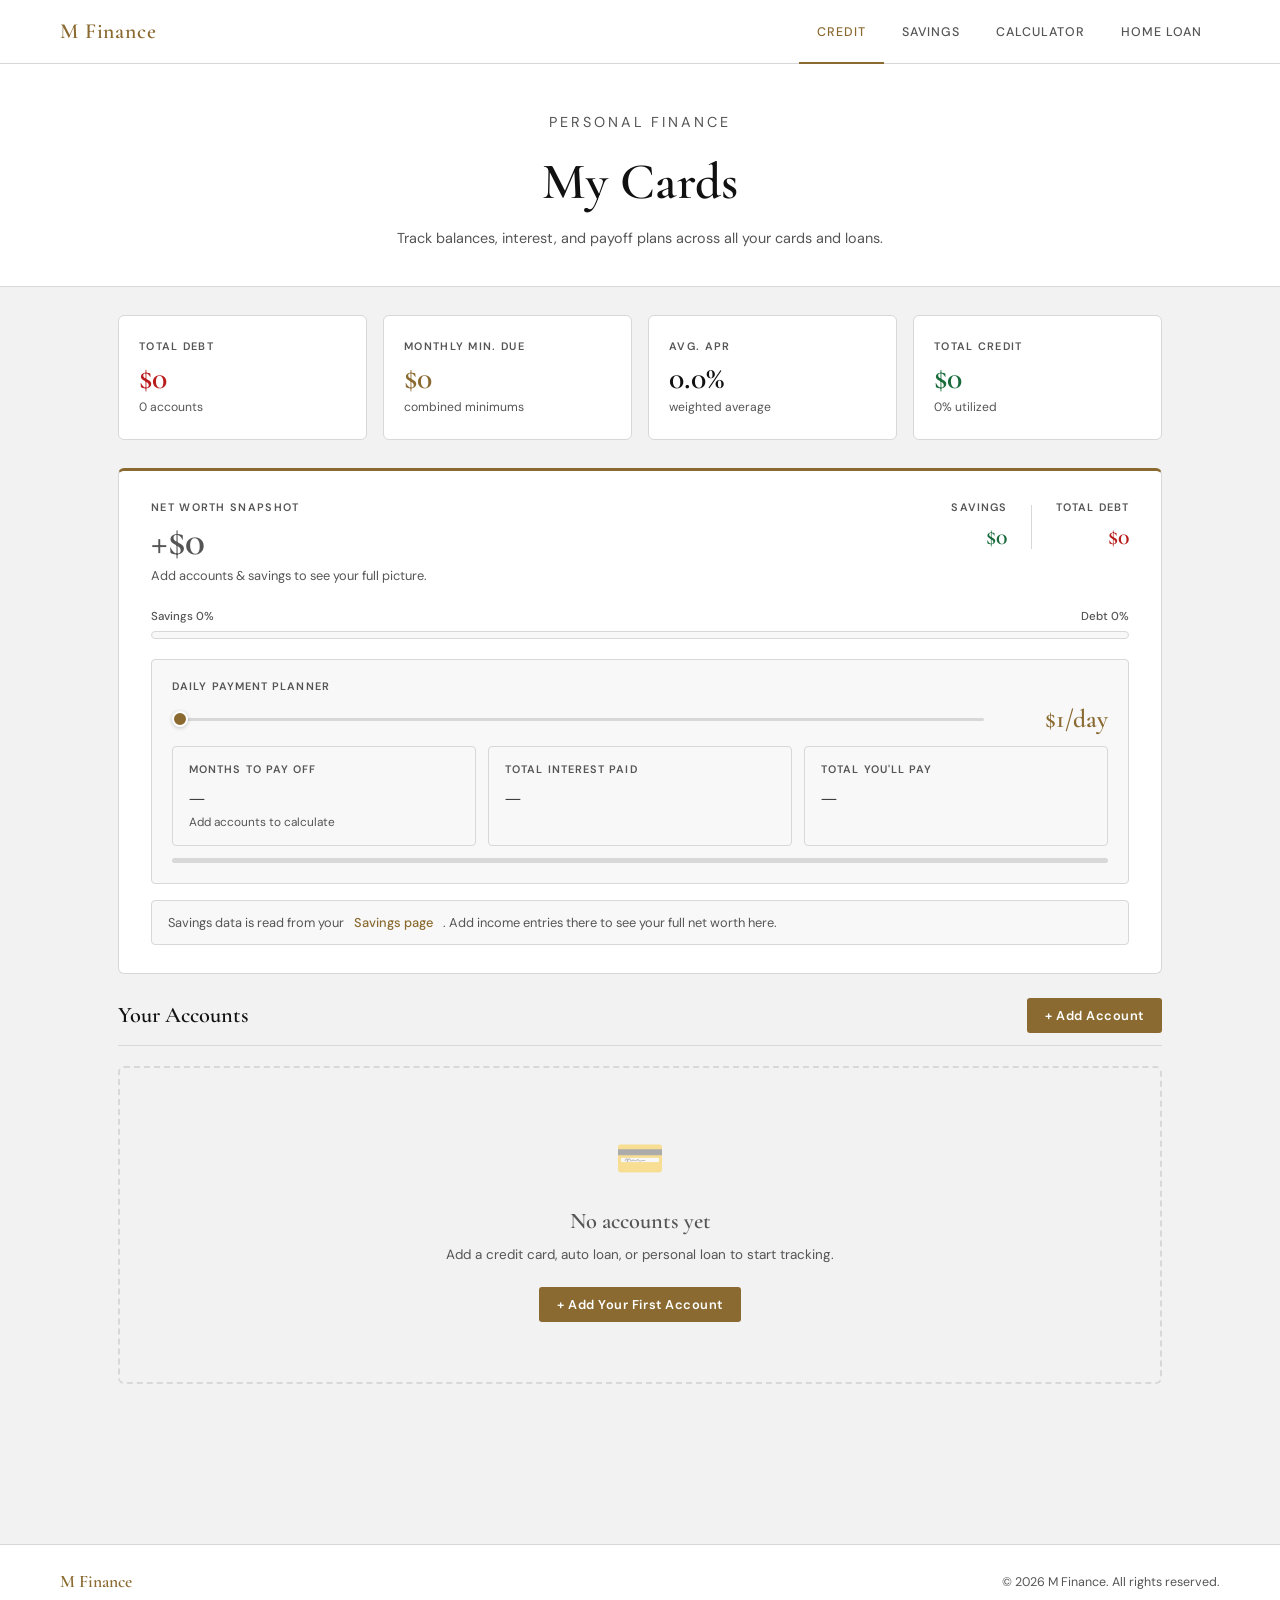
==== commit c2193061: "home loan calculator" ====
--- a/index.html
+++ b/index.html
@@ -1137,6 +1137,7 @@
         <li><a href="index.html#cards" class="active">Credit</a></li>
         <li><a href="savings.html">Savings</a></li>
         <li><a href="loan-calculator.html">Calculator</a></li>
+        <li><a href="home-calculator.html">Home Loan</a></li>
       </ul>
     </nav>
 
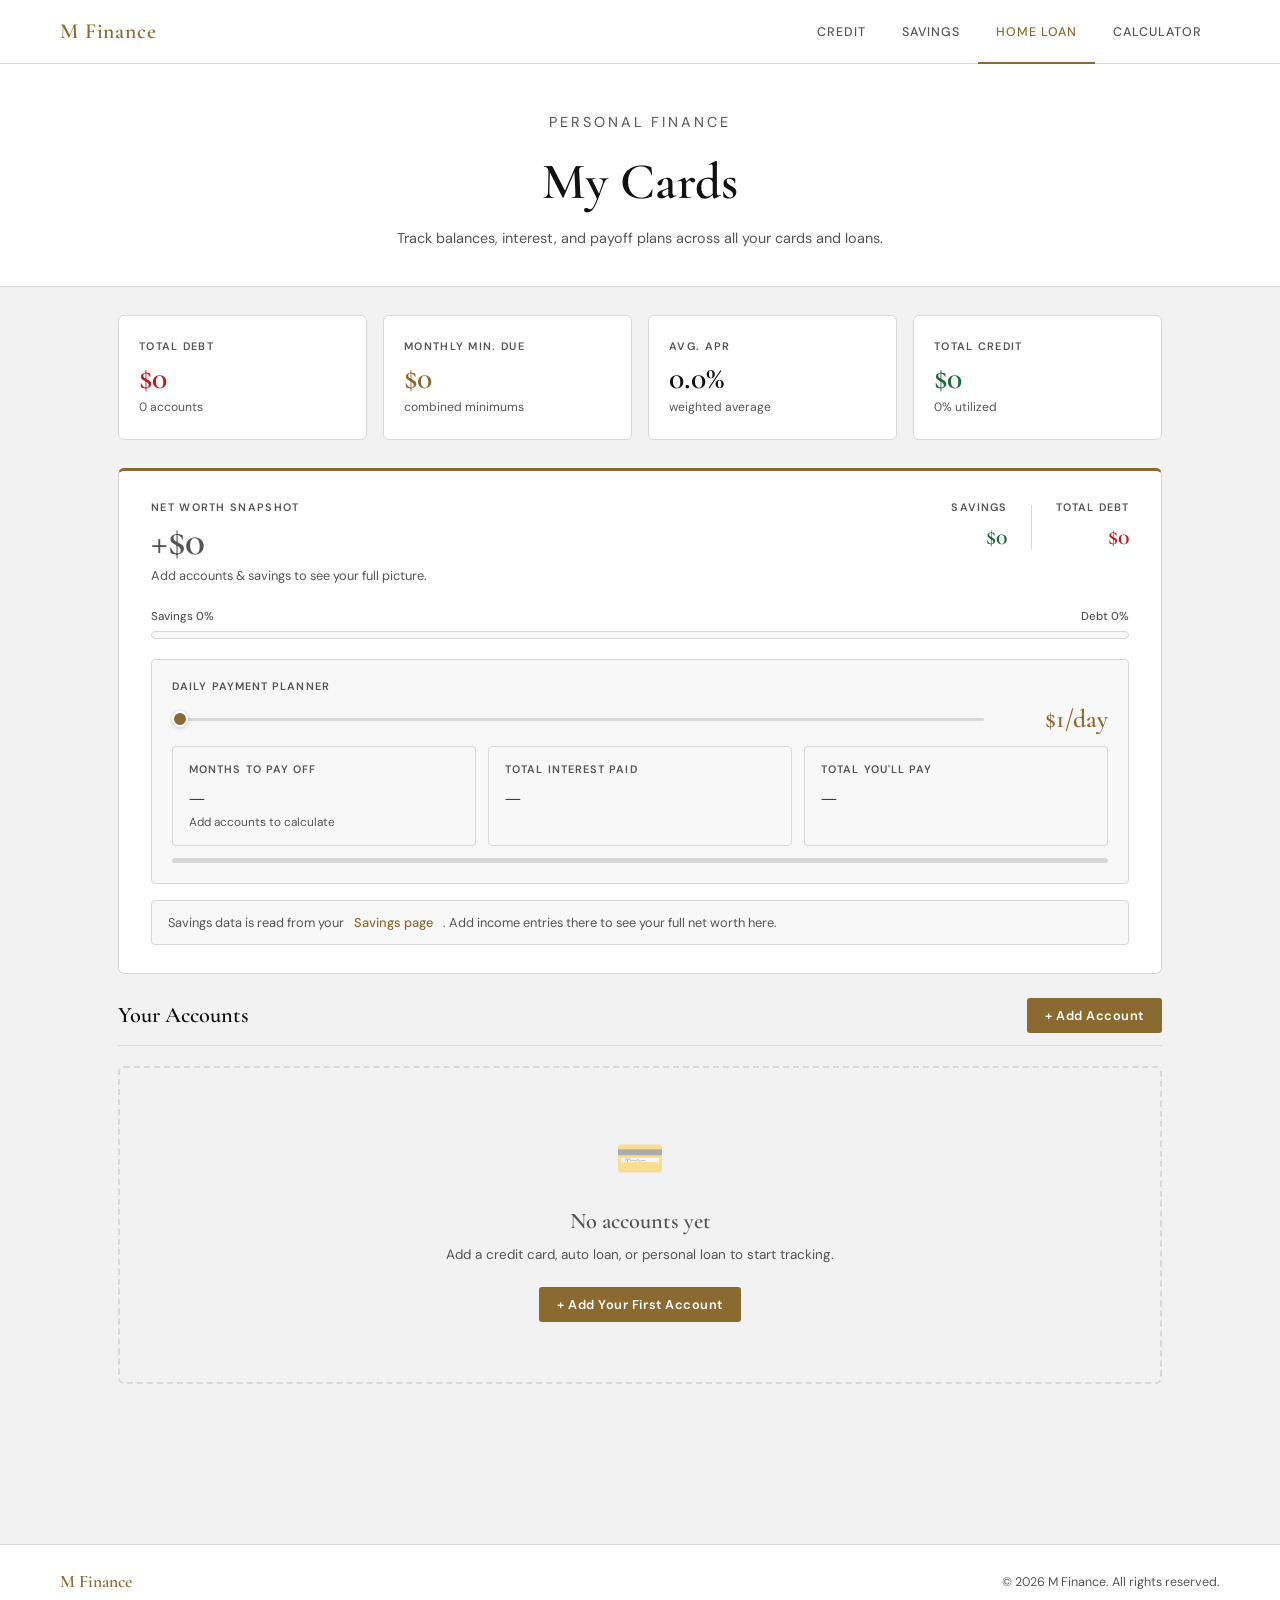
==== commit 3185eb48: "USD saving rate remoed" ====
--- a/index.html
+++ b/index.html
@@ -1134,10 +1134,10 @@
     <nav>
       <a href="index.html" class="nav-logo">M Finance</a>
       <ul class="nav-links">
-        <li><a href="index.html#cards" class="active">Credit</a></li>
+        <li><a href="index.html#cards">Credit</a></li>
         <li><a href="savings.html">Savings</a></li>
+        <li><a href="home-calculator.html" class="active">Home Loan</a></li>
         <li><a href="loan-calculator.html">Calculator</a></li>
-        <li><a href="home-calculator.html">Home Loan</a></li>
       </ul>
     </nav>
 
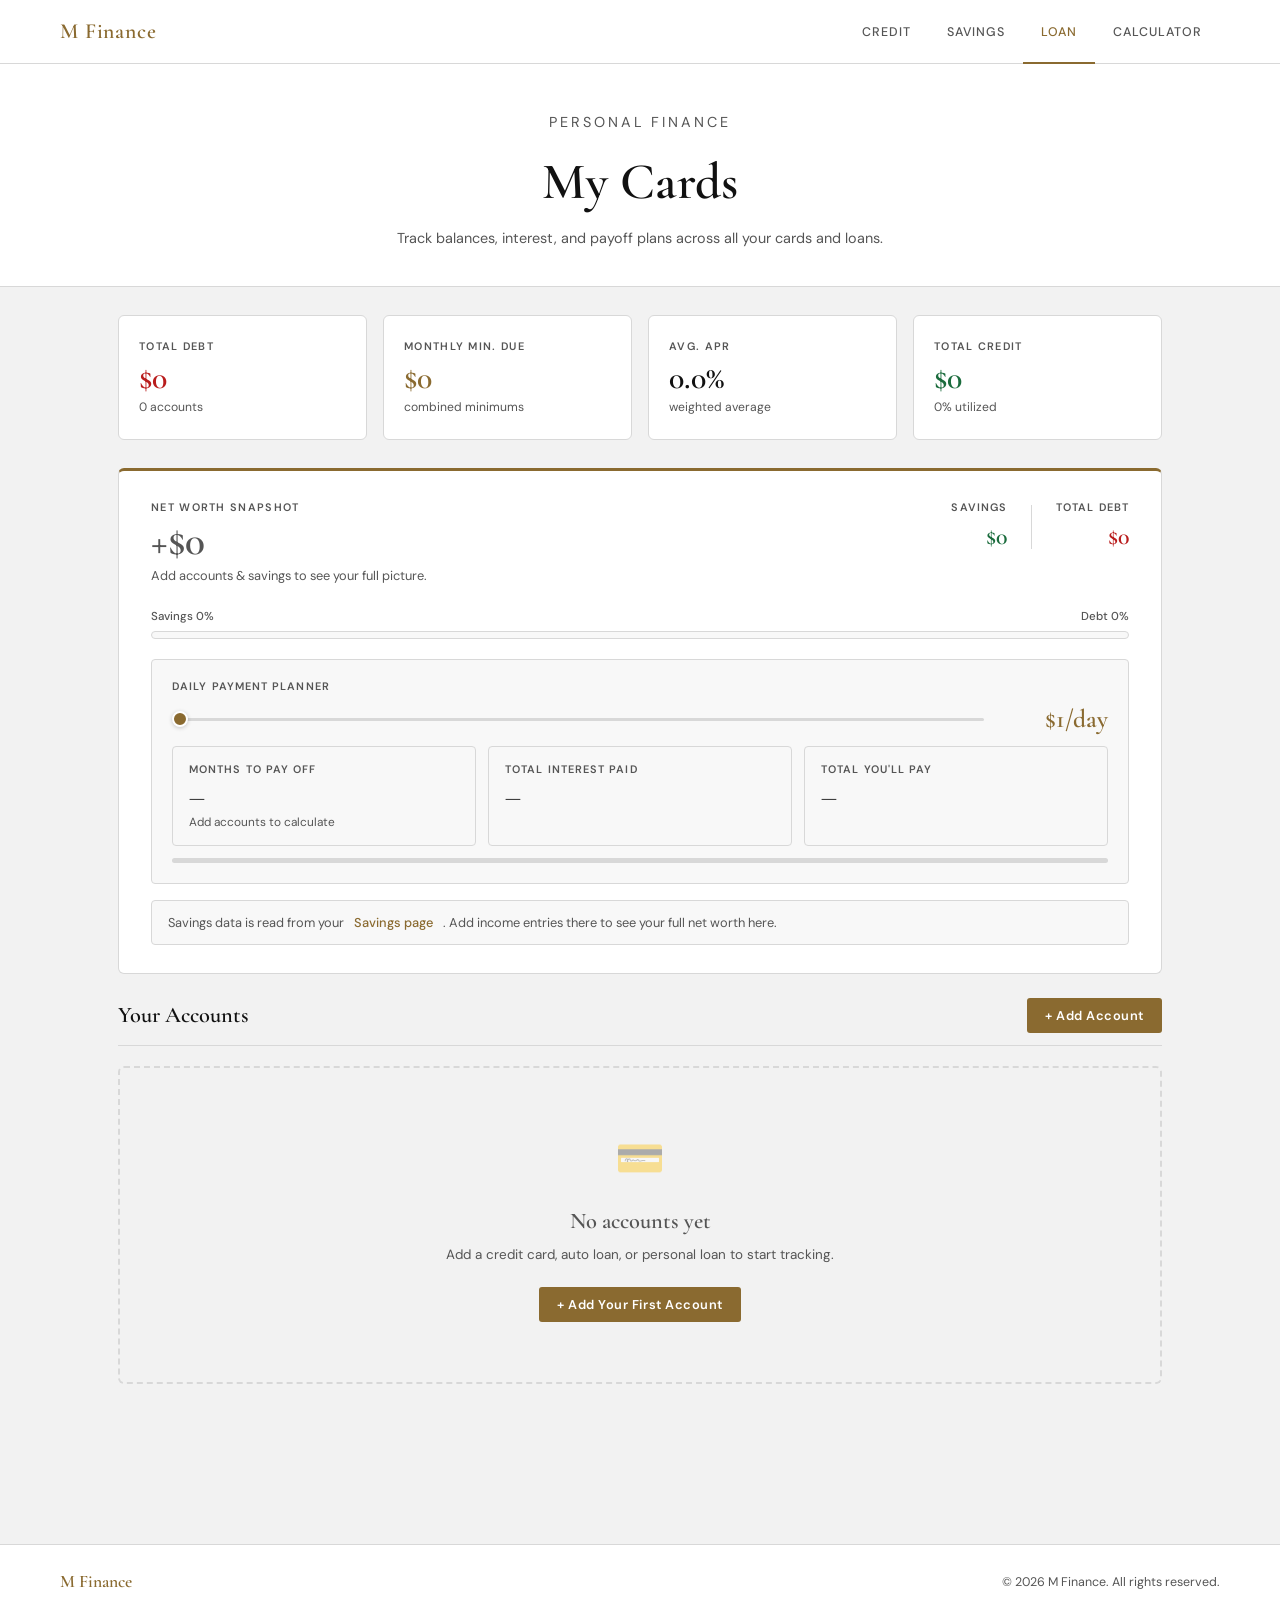
==== commit 5268fb3c: "Changes in home loan" ====
--- a/index.html
+++ b/index.html
@@ -1136,7 +1136,7 @@
       <ul class="nav-links">
         <li><a href="index.html#cards">Credit</a></li>
         <li><a href="savings.html">Savings</a></li>
-        <li><a href="home-calculator.html" class="active">Home Loan</a></li>
+        <li><a href="home-calculator.html" class="active">Loan</a></li>
         <li><a href="loan-calculator.html">Calculator</a></li>
       </ul>
     </nav>
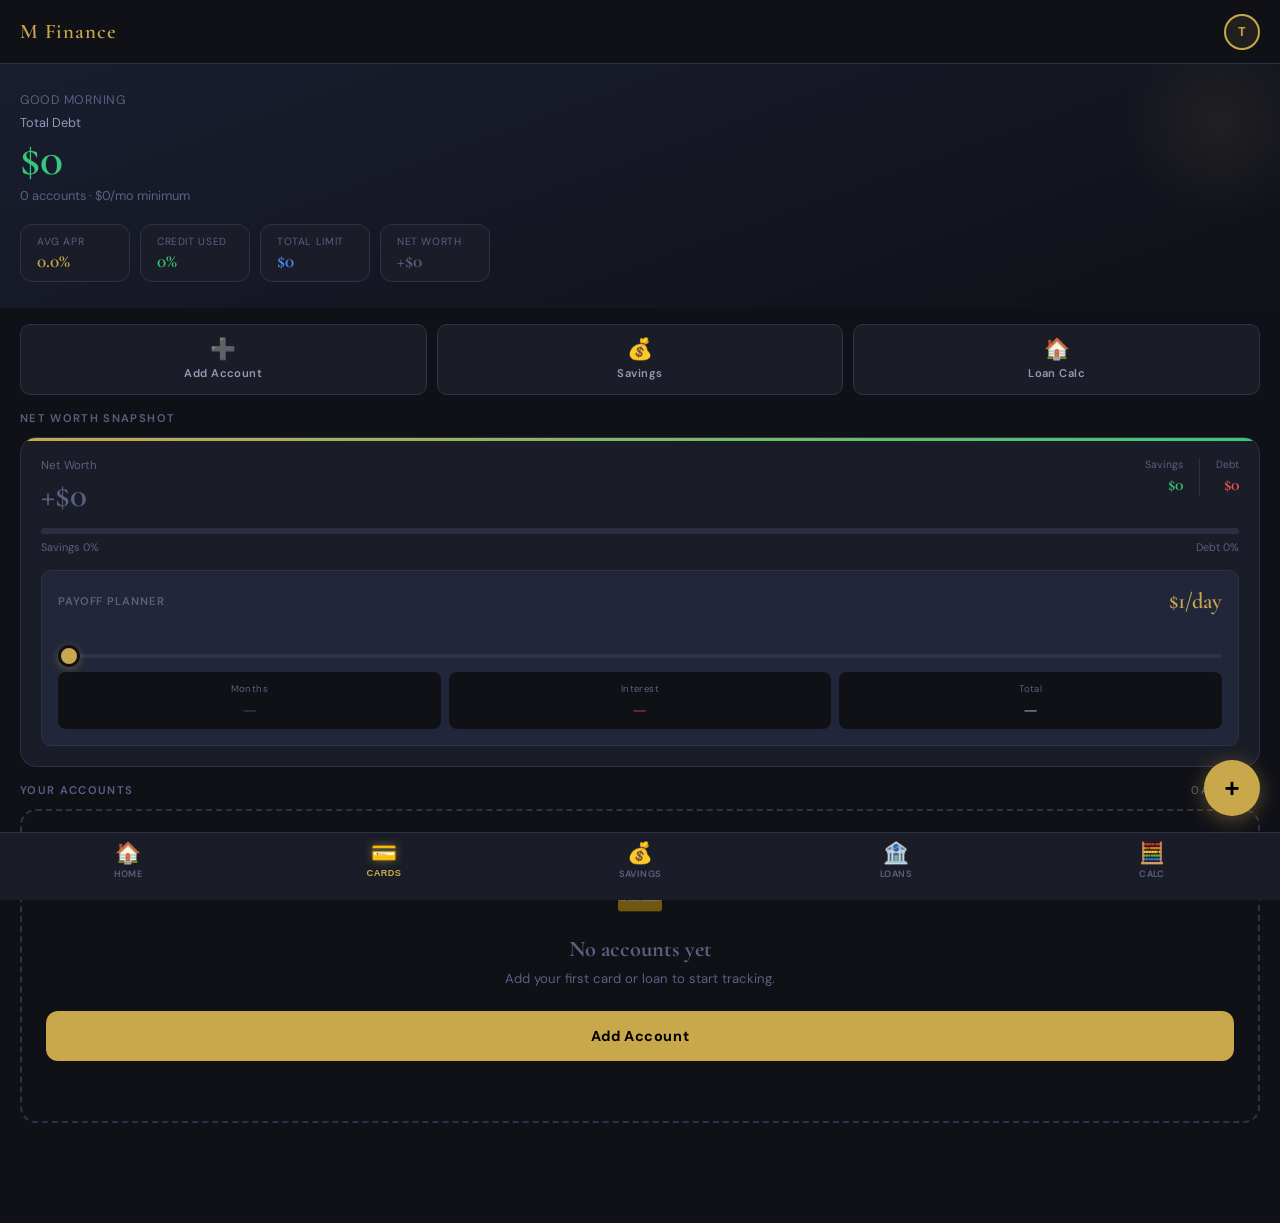
==== commit 5595f20e: "mobile friendly" ====
--- a/index.html
+++ b/index.html
@@ -2,13 +2,40 @@
 <html lang="en">
   <head>
     <meta charset="UTF-8" />
-    <meta name="viewport" content="width=device-width,initial-scale=1.0" />
+    <meta
+      name="viewport"
+      content="width=device-width,initial-scale=1.0,maximum-scale=1.0,user-scalable=no"
+    />
     <title>My Cards — M Finance</title>
     <link
-      href="https://fonts.googleapis.com/css2?family=Cormorant+Garamond:ital,wght@0,400;0,600;1,400&family=DM+Sans:wght@400;500;600&display=swap"
+      href="https://fonts.googleapis.com/css2?family=Cormorant+Garamond:ital,wght@0,400;0,600;1,400&family=DM+Sans:wght@400;500;600;700&display=swap"
       rel="stylesheet"
     />
     <style>
+      :root {
+        --bg: #0f1117;
+        --surface: #1a1d27;
+        --card: #22263a;
+        --card2: #2a2e42;
+        --border: #2e3248;
+        --ink: #eef0f8;
+        --ink-mid: #9499b8;
+        --ink-muted: #5a6080;
+        --gold: #c9a84c;
+        --gold-bg: rgba(201, 168, 76, 0.1);
+        --green: #34c97a;
+        --green-bg: rgba(52, 201, 122, 0.1);
+        --red: #f05454;
+        --red-bg: rgba(240, 84, 84, 0.1);
+        --blue: #4f8ef7;
+        --blue-bg: rgba(79, 142, 247, 0.1);
+        --purple: #a97cf8;
+        --purple-bg: rgba(169, 124, 248, 0.1);
+        --nav-h: 64px;
+        --bottom-h: 68px;
+        --radius: 16px;
+        --radius-sm: 10px;
+      }
       *,
       *::before,
       *::after {
@@ -16,788 +43,722 @@
         margin: 0;
         padding: 0;
       }
-      :root {
-        --bg: #f2f2f2;
-        --surface: #ffffff;
-        --surface2: #f8f8f8;
-        --border: #d8d8d8;
-        --border-strong: #bbbbbb;
-        --text: #111111;
-        --muted: #555555;
-        --muted2: #888888;
-        --accent: #8a6a30;
-        --accent-dim: rgba(138, 106, 48, 0.08);
-        --green: #1a6b3c;
-        --green-dim: rgba(26, 107, 60, 0.07);
-        --red: #b91c1c;
-        --red-dim: rgba(185, 28, 28, 0.07);
-        --blue: #1a4a8a;
-        --blue-dim: rgba(26, 74, 138, 0.07);
-        --purple: #5b3f8a;
-        --purple-dim: rgba(91, 63, 138, 0.07);
+      html {
+        font-size: 16px;
+        -webkit-text-size-adjust: 100%;
       }
       body {
         background: var(--bg);
-        color: var(--text);
+        color: var(--ink);
         font-family: "DM Sans", sans-serif;
+        font-weight: 400;
         min-height: 100vh;
-        font-size: 15px;
-        line-height: 1.5;
-      }
-
-      nav {
-        display: flex;
-        justify-content: space-between;
-        align-items: center;
-        padding: 0 60px;
-        height: 64px;
-        background: #ffffff;
-        border-bottom: 1px solid var(--border);
+        padding-bottom: calc(var(--bottom-h) + 16px);
+        -webkit-font-smoothing: antialiased;
+      }
+
+      /* ── TOP NAV ── */
+      .top-nav {
         position: sticky;
         top: 0;
         z-index: 200;
+        background: var(--bg);
+        border-bottom: 1px solid var(--border);
+        display: flex;
+        align-items: center;
+        justify-content: space-between;
+        padding: 0 20px;
+        height: var(--nav-h);
       }
       .nav-logo {
         font-family: "Cormorant Garamond", serif;
-        font-size: 1.35rem;
-        font-weight: 600;
-        color: var(--accent);
+        font-size: 1.3rem;
+        font-weight: 600;
+        color: var(--gold);
         text-decoration: none;
         letter-spacing: 0.04em;
       }
-      .nav-links {
-        display: flex;
-        gap: 0;
-        list-style: none;
-      }
-      .nav-links li a {
-        display: block;
-        padding: 0 18px;
-        height: 64px;
-        line-height: 64px;
+      .nav-right {
+        display: flex;
+        align-items: center;
+        gap: 12px;
+      }
+      .nav-avatar {
+        width: 36px;
+        height: 36px;
+        border-radius: 50%;
+        background: var(--gold-bg);
+        border: 2px solid var(--gold);
+        display: flex;
+        align-items: center;
+        justify-content: center;
+        font-size: 0.8rem;
+        font-weight: 700;
+        color: var(--gold);
+      }
+
+      /* ── HERO BALANCE ── */
+      .hero {
+        background: linear-gradient(160deg, #1a1d2f 0%, #0f1117 100%);
+        padding: 28px 20px 24px;
+        position: relative;
+        overflow: hidden;
+      }
+      .hero::before {
+        content: "";
+        position: absolute;
+        right: -40px;
+        top: -40px;
+        width: 200px;
+        height: 200px;
+        border-radius: 50%;
+        background: radial-gradient(
+          circle,
+          rgba(201, 168, 76, 0.08) 0%,
+          transparent 70%
+        );
+      }
+      .hero-greeting {
         font-size: 0.78rem;
-        font-weight: 500;
-        letter-spacing: 0.08em;
+        color: var(--ink-muted);
+        letter-spacing: 0.06em;
         text-transform: uppercase;
-        color: var(--muted);
-        text-decoration: none;
-        border-bottom: 2px solid transparent;
-        transition:
-          color 0.15s,
-          border-color 0.15s;
-      }
-      .nav-links li a:hover {
-        color: var(--text);
-        border-bottom-color: var(--border-strong);
-      }
-      .nav-links li a.active {
-        color: var(--accent);
-        border-bottom-color: var(--accent);
-      }
-
-      .page-hero {
+        margin-bottom: 6px;
+      }
+      .hero-label {
+        font-size: 0.8rem;
+        color: var(--ink-mid);
+        margin-bottom: 4px;
+      }
+      .hero-amount {
+        font-family: "Cormorant Garamond", serif;
+        font-size: 3rem;
+        font-weight: 600;
+        line-height: 1;
+        color: var(--red);
+        margin-bottom: 4px;
+      }
+      .hero-amount.zero {
+        color: var(--green);
+      }
+      .hero-sub {
+        font-size: 0.8rem;
+        color: var(--ink-muted);
+      }
+
+      /* Pill strip */
+      .hero-pills {
+        display: flex;
+        gap: 10px;
+        margin-top: 20px;
+        overflow-x: auto;
+        padding-bottom: 2px;
+        scrollbar-width: none;
+      }
+      .hero-pills::-webkit-scrollbar {
+        display: none;
+      }
+      .hero-pill {
+        flex-shrink: 0;
+        background: var(--surface);
+        border: 1px solid var(--border);
+        border-radius: 12px;
+        padding: 10px 16px;
+        min-width: 110px;
+      }
+      .hp-label {
+        font-size: 0.65rem;
+        color: var(--ink-muted);
+        letter-spacing: 0.06em;
+        text-transform: uppercase;
+        margin-bottom: 4px;
+      }
+      .hp-value {
+        font-family: "Cormorant Garamond", serif;
+        font-size: 1.2rem;
+        font-weight: 600;
+        line-height: 1;
+      }
+      .hp-value.green {
+        color: var(--green);
+      }
+      .hp-value.red {
+        color: var(--red);
+      }
+      .hp-value.gold {
+        color: var(--gold);
+      }
+      .hp-value.blue {
+        color: var(--blue);
+      }
+
+      /* ── QUICK ACTION ROW ── */
+      .quick-actions {
+        display: grid;
+        grid-template-columns: repeat(3, 1fr);
+        gap: 10px;
+        padding: 16px 20px;
+      }
+      .qa-btn {
+        background: var(--surface);
+        border: 1px solid var(--border);
+        border-radius: var(--radius-sm);
+        padding: 14px 10px;
+        display: flex;
+        flex-direction: column;
+        align-items: center;
+        gap: 6px;
+        cursor: pointer;
+        transition: all 0.15s;
+        -webkit-tap-highlight-color: transparent;
+      }
+      .qa-btn:active {
+        transform: scale(0.96);
+        background: var(--card);
+      }
+      .qa-icon {
+        font-size: 1.3rem;
+        line-height: 1;
+      }
+      .qa-label {
+        font-size: 0.7rem;
+        font-weight: 600;
+        color: var(--ink-mid);
+        letter-spacing: 0.04em;
         text-align: center;
-        padding: 48px 40px 36px;
-        background: #fff;
-        border-bottom: 1px solid var(--border);
-      }
-      .section-label {
+      }
+
+      /* ── NET WORTH CARD ── */
+      .section-pad {
+        padding: 0 20px;
+        margin-bottom: 16px;
+      }
+      .section-title {
         font-size: 0.7rem;
-        letter-spacing: 0.2em;
-        text-transform: uppercase;
-        color: var(--muted);
-        margin-bottom: 10px;
-      }
-      .page-hero h1 {
-        font-family: "Cormorant Garamond", serif;
-        font-size: clamp(2rem, 4vw, 3.2rem);
-        font-weight: 600;
-        color: var(--text);
-        margin-bottom: 8px;
-      }
-      .page-hero p {
-        color: var(--muted);
-        font-size: 0.9rem;
-      }
-
-      .summary-strip {
-        max-width: 1140px;
-        margin: 28px auto;
-        padding: 0 48px;
-        display: grid;
-        grid-template-columns: repeat(4, 1fr);
-        gap: 16px;
-      }
-      .summary-card {
-        background: #fff;
-        border: 1px solid var(--border);
-        border-radius: 6px;
-        padding: 22px 20px;
-        transition:
-          border-color 0.2s,
-          box-shadow 0.2s;
-      }
-      .summary-card:hover {
-        border-color: var(--border-strong);
-        box-shadow: 0 2px 8px rgba(0, 0, 0, 0.06);
-      }
-      .s-label {
-        font-size: 0.68rem;
         font-weight: 600;
         letter-spacing: 0.12em;
         text-transform: uppercase;
-        color: var(--muted);
-        margin-bottom: 8px;
-      }
-      .s-value {
-        font-family: "Cormorant Garamond", serif;
-        font-size: 2rem;
-        font-weight: 600;
-        color: var(--text);
-        line-height: 1;
-        margin-bottom: 4px;
-      }
-      .s-value.danger {
-        color: var(--red);
-      }
-      .s-value.good {
-        color: var(--green);
-      }
-      .s-value.accent {
-        color: var(--accent);
-      }
-      .s-sub {
-        font-size: 0.76rem;
-        color: var(--muted);
-      }
-
-      /* NET WORTH */
-      .net-worth-wrap {
-        max-width: 1140px;
-        margin: 0 auto 24px;
-        padding: 0 48px;
-      }
-      .net-worth-card {
-        background: #fff;
+        color: var(--ink-muted);
+        margin-bottom: 12px;
+      }
+      .nw-card {
+        background: var(--surface);
         border: 1px solid var(--border);
-        border-top: 3px solid var(--accent);
-        border-radius: 6px;
-        padding: 28px 32px;
-      }
-      .nw-header {
+        border-radius: var(--radius);
+        padding: 20px;
+        position: relative;
+        overflow: hidden;
+      }
+      .nw-card::before {
+        content: "";
+        position: absolute;
+        top: 0;
+        left: 0;
+        right: 0;
+        height: 3px;
+        background: linear-gradient(90deg, var(--gold), var(--green));
+      }
+      .nw-row {
         display: flex;
         justify-content: space-between;
         align-items: flex-start;
-        margin-bottom: 22px;
-        flex-wrap: wrap;
+        margin-bottom: 16px;
+      }
+      .nw-main-label {
+        font-size: 0.72rem;
+        color: var(--ink-muted);
+        margin-bottom: 4px;
+      }
+      .nw-main-val {
+        font-family: "Cormorant Garamond", serif;
+        font-size: 2.2rem;
+        font-weight: 600;
+        line-height: 1;
+      }
+      .nw-main-val.pos {
+        color: var(--green);
+      }
+      .nw-main-val.neg {
+        color: var(--red);
+      }
+      .nw-main-val.zero {
+        color: var(--ink-muted);
+      }
+      .nw-pillars {
+        display: flex;
         gap: 16px;
       }
-      .nw-label {
-        font-size: 0.68rem;
-        font-weight: 600;
-        letter-spacing: 0.12em;
-        text-transform: uppercase;
-        color: var(--muted);
-        margin-bottom: 6px;
-      }
-      .nw-value {
+      .nw-p {
+        text-align: right;
+      }
+      .nw-p-label {
+        font-size: 0.65rem;
+        color: var(--ink-muted);
+        margin-bottom: 3px;
+      }
+      .nw-p-val {
         font-family: "Cormorant Garamond", serif;
-        font-size: 2.6rem;
-        font-weight: 600;
-        line-height: 1;
-      }
-      .nw-value.positive {
+        font-size: 1.1rem;
+        font-weight: 600;
+      }
+      .nw-p-val.green {
         color: var(--green);
       }
-      .nw-value.negative {
-        color: var(--red);
-      }
-      .nw-value.neutral {
-        color: var(--muted);
-      }
-      .nw-sub {
-        font-size: 0.8rem;
-        color: var(--muted);
-        margin-top: 4px;
-      }
-      .nw-pillars {
-        display: flex;
-        gap: 24px;
-        align-items: center;
-      }
-      .nw-pillar {
-        text-align: right;
-      }
-      .nw-pillar-label {
-        font-size: 0.68rem;
-        font-weight: 600;
-        letter-spacing: 0.1em;
-        text-transform: uppercase;
-        color: var(--muted);
-        margin-bottom: 4px;
-      }
-      .nw-pillar-val {
-        font-family: "Cormorant Garamond", serif;
-        font-size: 1.5rem;
-        font-weight: 600;
-      }
-      .nw-pillar-val.savings-val {
-        color: var(--green);
-      }
-      .nw-pillar-val.debt-val {
+      .nw-p-val.red {
         color: var(--red);
       }
       .nw-divider {
         width: 1px;
-        height: 44px;
         background: var(--border);
-      }
-      .nw-bar-wrap {
-        margin-bottom: 20px;
-      }
-      .nw-bar-labels {
-        display: flex;
-        justify-content: space-between;
-        font-size: 0.72rem;
-        font-weight: 500;
-        color: var(--muted);
-        margin-bottom: 6px;
-      }
-      .nw-bar-track {
-        height: 8px;
-        background: var(--surface2);
-        border: 1px solid var(--border);
+        align-self: stretch;
+      }
+
+      /* Progress bar */
+      .prog-bar {
+        height: 6px;
+        background: var(--card2);
         border-radius: 4px;
         overflow: hidden;
         display: flex;
-      }
-      .nw-bar-savings {
+        margin-bottom: 6px;
+      }
+      .prog-green {
         height: 100%;
         background: var(--green);
-        transition: width 0.8s ease;
-      }
-      .nw-bar-debt {
+        transition: width 0.5s;
+      }
+      .prog-red {
         height: 100%;
         background: var(--red);
-        transition: width 0.8s ease;
-      }
-      .nw-metrics {
-        display: grid;
-        grid-template-columns: repeat(3, 1fr);
-        gap: 12px;
-      }
-      .nw-metric {
-        background: var(--surface2);
+        transition: width 0.5s;
+      }
+      .prog-labels {
+        display: flex;
+        justify-content: space-between;
+        font-size: 0.68rem;
+        color: var(--ink-muted);
+      }
+
+      /* Payoff planner */
+      .payoff-planner {
+        background: var(--card);
         border: 1px solid var(--border);
-        border-radius: 4px;
-        padding: 14px 16px;
-      }
-      .nw-metric-label {
-        font-size: 0.68rem;
-        font-weight: 600;
-        letter-spacing: 0.1em;
-        text-transform: uppercase;
-        color: var(--muted);
-        margin-bottom: 6px;
-      }
-      .nw-metric-val {
-        font-family: "Cormorant Garamond", serif;
-        font-size: 1.2rem;
-        font-weight: 600;
-        color: var(--text);
-        margin-bottom: 2px;
-      }
-      .nw-metric-sub {
-        font-size: 0.74rem;
-        color: var(--muted);
-        line-height: 1.4;
-      }
-
-      .payoff-slider-card {
-        background: var(--surface2);
-        border: 1px solid var(--border);
-        border-radius: 4px;
-        padding: 18px 20px 14px;
-        margin-bottom: 4px;
-      }
-      .psc-top {
+        border-radius: var(--radius-sm);
+        padding: 16px;
+        margin-top: 16px;
+      }
+      .pp-header {
         display: flex;
         justify-content: space-between;
         align-items: center;
         margin-bottom: 12px;
-        flex-wrap: wrap;
-        gap: 8px;
-      }
-      .psc-label {
-        font-size: 0.68rem;
-        font-weight: 600;
-        letter-spacing: 0.1em;
+      }
+      .pp-label {
+        font-size: 0.7rem;
+        font-weight: 600;
+        letter-spacing: 0.08em;
         text-transform: uppercase;
-        color: var(--muted);
-      }
-      .psc-presets {
+        color: var(--ink-muted);
+      }
+      .pp-daily {
+        font-family: "Cormorant Garamond", serif;
+        font-size: 1.4rem;
+        font-weight: 600;
+        color: var(--gold);
+      }
+      .pp-presets {
         display: flex;
         gap: 6px;
-        flex-wrap: wrap;
-      }
-      .psc-preset-btn {
-        background: #fff;
+        margin-bottom: 14px;
+        overflow-x: auto;
+        padding-bottom: 2px;
+        scrollbar-width: none;
+      }
+      .pp-presets::-webkit-scrollbar {
+        display: none;
+      }
+      .pp-preset {
+        flex-shrink: 0;
+        background: var(--card2);
         border: 1px solid var(--border);
-        border-radius: 3px;
-        color: var(--text);
-        font-family: "DM Sans", sans-serif;
-        font-size: 0.72rem;
+        border-radius: 8px;
+        padding: 6px 12px;
+        font-size: 0.7rem;
         font-weight: 500;
-        padding: 4px 10px;
+        color: var(--ink-mid);
         cursor: pointer;
-        transition: all 0.15s;
-      }
-      .psc-preset-btn:hover {
-        border-color: var(--accent);
-        color: var(--accent);
-      }
-      .psc-slider-row {
-        display: flex;
-        align-items: center;
-        gap: 14px;
-      }
-      .psc-slider-row input[type="range"] {
-        flex: 1;
+        transition: all 0.12s;
+        -webkit-tap-highlight-color: transparent;
+      }
+      .pp-preset:active,
+      .pp-preset.on {
+        background: var(--gold-bg);
+        border-color: var(--gold);
+        color: var(--gold);
+      }
+      input[type="range"].pp-range {
+        width: 100%;
         -webkit-appearance: none;
         appearance: none;
-        height: 3px;
+        height: 4px;
         background: var(--border);
-        border-radius: 3px;
+        border-radius: 4px;
         outline: none;
         cursor: pointer;
-      }
-      .psc-slider-row input[type="range"]::-webkit-slider-thumb {
+        margin-bottom: 14px;
+      }
+      input[type="range"].pp-range::-webkit-slider-thumb {
         -webkit-appearance: none;
-        width: 16px;
-        height: 16px;
+        width: 22px;
+        height: 22px;
         border-radius: 50%;
-        background: var(--accent);
+        background: var(--gold);
         cursor: pointer;
-        border: 2px solid #fff;
-        box-shadow: 0 1px 4px rgba(0, 0, 0, 0.2);
-      }
-      .psc-daily-val {
+        border: 3px solid var(--bg);
+        box-shadow: 0 2px 8px rgba(201, 168, 76, 0.35);
+      }
+      .pp-stats {
+        display: grid;
+        grid-template-columns: 1fr 1fr 1fr;
+        gap: 8px;
+      }
+      .pp-stat {
+        background: var(--bg);
+        border-radius: 8px;
+        padding: 10px 8px;
+        text-align: center;
+      }
+      .pp-stat-label {
+        font-size: 0.6rem;
+        color: var(--ink-muted);
+        margin-bottom: 4px;
+        letter-spacing: 0.04em;
+      }
+      .pp-stat-val {
         font-family: "Cormorant Garamond", serif;
-        font-size: 1.6rem;
-        font-weight: 600;
-        color: var(--accent);
-        min-width: 110px;
-        text-align: right;
-        line-height: 1;
-      }
-      .psc-bar-wrap {
-        margin-top: 12px;
-      }
-      .psc-bar-track {
-        height: 5px;
-        border-radius: 3px;
+        font-size: 1rem;
+        font-weight: 600;
+      }
+
+      /* ── ACCOUNT CARDS ── */
+      .account-list {
+        display: flex;
+        flex-direction: column;
+        gap: 10px;
+      }
+      .acct-card {
+        background: var(--surface);
+        border: 1px solid var(--border);
+        border-radius: var(--radius);
         overflow: hidden;
-        display: flex;
-        background: var(--border);
-        margin-bottom: 6px;
-      }
-      .psc-bar-principal {
-        height: 100%;
-        background: #bbb;
-        transition: width 0.3s;
-      }
-      .psc-bar-interest {
-        height: 100%;
-        background: var(--red);
-        opacity: 0.7;
-        transition: width 0.3s;
-      }
-      .psc-bar-legend {
-        display: flex;
-        justify-content: space-between;
-        font-size: 0.7rem;
-        color: var(--muted);
-      }
-
-      .nw-notice {
-        display: flex;
-        align-items: center;
-        gap: 10px;
-        background: var(--surface2);
-        border: 1px solid var(--border);
-        border-radius: 4px;
-        padding: 12px 16px;
-        font-size: 0.8rem;
-        color: var(--muted);
-        margin-top: 16px;
-      }
-      .nw-notice a {
-        color: var(--accent);
-        text-decoration: none;
-        font-weight: 500;
-      }
-      .nw-notice a:hover {
-        text-decoration: underline;
-      }
-
-      .main-wrap {
-        max-width: 1140px;
-        margin: 0 auto;
-        padding: 0 48px 80px;
-      }
-      .section-hdr {
-        display: flex;
-        justify-content: space-between;
-        align-items: center;
-        margin-bottom: 20px;
-        padding-bottom: 12px;
-        border-bottom: 1px solid var(--border);
-      }
-      .section-hdr h2 {
-        font-family: "Cormorant Garamond", serif;
-        font-size: 1.4rem;
-        font-weight: 600;
-        color: var(--text);
-      }
-      .btn-add {
-        display: flex;
-        align-items: center;
-        gap: 6px;
-        padding: 9px 18px;
-        background: var(--accent);
-        border: none;
-        border-radius: 3px;
-        color: #fff;
-        font-family: "DM Sans", sans-serif;
-        font-size: 0.8rem;
-        font-weight: 600;
-        letter-spacing: 0.04em;
-        cursor: pointer;
-        transition: opacity 0.15s;
-      }
-      .btn-add:hover {
-        opacity: 0.88;
-      }
-
-      .cards-grid {
-        display: grid;
-        grid-template-columns: repeat(auto-fill, minmax(340px, 1fr));
-        gap: 16px;
-        margin-bottom: 40px;
-      }
-      .card-item {
-        background: #fff;
-        border: 1px solid var(--border);
-        border-radius: 6px;
-        overflow: hidden;
-        transition:
-          border-color 0.2s,
-          box-shadow 0.2s;
-        animation: fadeUp 0.3s ease both;
-      }
-      @keyframes fadeUp {
+        transition: transform 0.15s;
+        animation: slideUp 0.3s ease both;
+      }
+      @keyframes slideUp {
         from {
           opacity: 0;
-          transform: translateY(12px);
+          transform: translateY(16px);
         }
         to {
           opacity: 1;
           transform: translateY(0);
         }
       }
-      .card-item:hover {
-        border-color: var(--border-strong);
-        box-shadow: 0 4px 16px rgba(0, 0, 0, 0.07);
-      }
-
-      .card-visual {
-        height: 5px;
-      }
-      .card-visual.navy {
+      .acct-card:active {
+        transform: scale(0.99);
+      }
+      .acct-stripe {
+        height: 4px;
+      }
+      .acct-stripe.navy {
         background: #1a3a6b;
       }
-      .card-visual.paypal {
+      .acct-stripe.capital {
+        background: #8b0000;
+      }
+      .acct-stripe.paypal {
         background: #003087;
       }
-      .card-visual.capital {
-        background: #8b0000;
-      }
-      .card-visual.amex {
+      .acct-stripe.amex {
         background: #007bc1;
       }
-      .card-visual.discover {
+      .acct-stripe.discover {
         background: #e07000;
       }
-      .card-visual.auto {
-        background: #1a6b3c;
-      }
-      .card-visual.personal {
-        background: #5b3f8a;
-      }
-      .card-visual.custom {
-        background: #888;
-      }
-
-      .card-body {
-        padding: 20px 20px 16px;
-      }
-      .card-header-row {
+      .acct-stripe.auto {
+        background: var(--green);
+      }
+      .acct-stripe.personal {
+        background: var(--purple);
+      }
+      .acct-stripe.custom {
+        background: var(--ink-muted);
+      }
+
+      .acct-main {
+        padding: 16px 16px 12px;
+      }
+      .acct-top {
         display: flex;
         justify-content: space-between;
         align-items: flex-start;
-        margin-bottom: 14px;
-      }
-      .card-name {
-        font-family: "Cormorant Garamond", serif;
-        font-size: 1.15rem;
-        font-weight: 600;
-        color: var(--text);
+        margin-bottom: 12px;
+      }
+      .acct-name {
+        font-weight: 600;
+        font-size: 0.95rem;
+        color: var(--ink);
         line-height: 1.2;
       }
-      .card-issuer {
-        font-size: 0.72rem;
-        font-weight: 500;
-        color: var(--muted);
-        letter-spacing: 0.06em;
-        text-transform: uppercase;
+      .acct-issuer {
+        font-size: 0.7rem;
+        color: var(--ink-muted);
         margin-top: 2px;
       }
-      .card-actions {
+      .acct-badge-row {
         display: flex;
         gap: 6px;
+        margin-top: 4px;
+        flex-wrap: wrap;
+      }
+      .acct-actions {
+        display: flex;
+        gap: 6px;
+        margin-top: 2px;
       }
       .icon-btn {
-        width: 28px;
-        height: 28px;
-        background: transparent;
+        width: 32px;
+        height: 32px;
+        background: var(--card);
         border: 1px solid var(--border);
-        border-radius: 3px;
-        color: var(--muted);
-        font-size: 0.82rem;
+        border-radius: 8px;
+        color: var(--ink-muted);
+        font-size: 0.85rem;
         cursor: pointer;
         display: flex;
         align-items: center;
         justify-content: center;
-        transition: all 0.15s;
-      }
-      .icon-btn:hover {
-        border-color: var(--accent);
-        color: var(--accent);
-      }
-      .icon-btn.delete:hover {
+        transition: all 0.12s;
+        -webkit-tap-highlight-color: transparent;
+      }
+      .icon-btn:active {
+        background: var(--card2);
+      }
+      .icon-btn.del:active {
         border-color: var(--red);
         color: var(--red);
       }
 
-      .balance-row {
-        display: flex;
-        align-items: baseline;
-        gap: 8px;
-        margin-bottom: 6px;
-      }
-      .balance-amount {
+      .acct-balance {
         font-family: "Cormorant Garamond", serif;
-        font-size: 2rem;
-        font-weight: 600;
-        color: var(--text);
+        font-size: 2.4rem;
+        font-weight: 600;
         line-height: 1;
-      }
-      .balance-of {
-        font-size: 0.8rem;
-        color: var(--muted);
-      }
-      .util-bar-wrap {
-        height: 3px;
-        background: var(--surface2);
-        border: 1px solid var(--border);
-        border-radius: 2px;
+        color: var(--ink);
+        margin-bottom: 4px;
+      }
+      .acct-of {
+        font-size: 0.75rem;
+        color: var(--ink-muted);
+        margin-bottom: 10px;
+      }
+
+      .util-track {
+        height: 4px;
+        background: var(--card2);
+        border-radius: 4px;
         overflow: hidden;
-        margin-bottom: 14px;
-      }
-      .util-bar {
+        margin-bottom: 12px;
+      }
+      .util-fill {
         height: 100%;
-        border-radius: 2px;
-        transition: width 0.6s ease;
-      }
-      .util-bar.low {
+        border-radius: 4px;
+        transition: width 0.5s;
+      }
+      .util-fill.low {
         background: var(--green);
       }
-      .util-bar.mid {
-        background: var(--accent);
-      }
-      .util-bar.high {
+      .util-fill.mid {
+        background: var(--gold);
+      }
+      .util-fill.high {
         background: var(--red);
       }
-      .util-bar.purple {
+      .util-fill.purple {
         background: var(--purple);
       }
 
-      .stats-row {
+      .acct-stats {
         display: grid;
         grid-template-columns: repeat(3, 1fr);
         gap: 8px;
-        margin-bottom: 14px;
-      }
-      .stat-box {
-        background: var(--surface2);
-        border: 1px solid var(--border);
-        border-radius: 4px;
-        padding: 10px 12px;
-      }
-      .stat-lbl {
-        font-size: 0.66rem;
-        font-weight: 600;
-        letter-spacing: 0.1em;
+        margin-bottom: 12px;
+      }
+      .stat-cell {
+        background: var(--card);
+        border-radius: 8px;
+        padding: 10px 8px;
+      }
+      .stat-cell-lbl {
+        font-size: 0.6rem;
+        font-weight: 600;
+        letter-spacing: 0.08em;
         text-transform: uppercase;
-        color: var(--muted);
+        color: var(--ink-muted);
         margin-bottom: 4px;
       }
-      .stat-val {
+      .stat-cell-val {
         font-family: "Cormorant Garamond", serif;
         font-size: 1rem;
         font-weight: 600;
-        color: var(--text);
-      }
-      .stat-val.red {
+        color: var(--ink);
+      }
+      .stat-cell-val.red {
         color: var(--red);
       }
-      .stat-val.green {
+      .stat-cell-val.green {
         color: var(--green);
       }
-      .stat-val.purple {
+      .stat-cell-val.gold {
+        color: var(--gold);
+      }
+      .stat-cell-val.purple {
         color: var(--purple);
       }
 
-      .payoff-row {
+      .int-breakdown {
+        background: var(--card);
+        border-radius: 8px;
+        padding: 12px;
+        margin-bottom: 12px;
+      }
+      .int-bk-header {
         display: flex;
         justify-content: space-between;
         align-items: center;
-        padding-top: 12px;
-        border-top: 1px solid var(--border);
-        font-size: 0.8rem;
-      }
-      .payoff-label {
-        color: var(--muted);
-        font-weight: 500;
-      }
-      .payoff-value {
-        color: var(--accent);
+        margin-bottom: 8px;
+      }
+      .int-bk-label {
+        font-size: 0.65rem;
+        font-weight: 600;
+        letter-spacing: 0.08em;
+        text-transform: uppercase;
+        color: var(--ink-muted);
+      }
+      .int-bk-val {
         font-family: "Cormorant Garamond", serif;
         font-size: 1rem;
         font-weight: 600;
       }
-
+      .int-bar {
+        height: 4px;
+        background: var(--card2);
+        border-radius: 4px;
+        overflow: hidden;
+        display: flex;
+        margin-bottom: 6px;
+      }
+      .int-bar-p {
+        height: 100%;
+        background: var(--ink-muted);
+        opacity: 0.4;
+      }
+      .int-bar-i {
+        height: 100%;
+      }
+      .int-bar-legend {
+        display: flex;
+        justify-content: space-between;
+        font-size: 0.65rem;
+        color: var(--ink-muted);
+      }
+
+      .acct-footer {
+        display: flex;
+        justify-content: space-between;
+        align-items: center;
+        padding: 10px 16px;
+        border-top: 1px solid var(--border);
+        background: var(--card);
+      }
       .priority-badge {
         display: inline-flex;
         align-items: center;
         gap: 4px;
-        padding: 3px 10px;
-        border-radius: 2px;
-        font-size: 0.66rem;
-        font-weight: 600;
-        letter-spacing: 0.06em;
+        padding: 4px 10px;
+        border-radius: 6px;
+        font-size: 0.65rem;
+        font-weight: 600;
+        letter-spacing: 0.05em;
         text-transform: uppercase;
       }
-      .priority-badge.pay-first {
-        background: var(--red-dim);
+      .pb-first {
+        background: var(--red-bg);
         color: var(--red);
-        border: 1px solid rgba(185, 28, 28, 0.2);
-      }
-      .priority-badge.pay-next {
-        background: var(--accent-dim);
-        color: var(--accent);
-        border: 1px solid rgba(138, 106, 48, 0.2);
-      }
-      .priority-badge.good-standing {
-        background: var(--green-dim);
+        border: 1px solid rgba(240, 84, 84, 0.25);
+      }
+      .pb-next {
+        background: var(--gold-bg);
+        color: var(--gold);
+        border: 1px solid rgba(201, 168, 76, 0.25);
+      }
+      .pb-ok {
+        background: var(--green-bg);
         color: var(--green);
-        border: 1px solid rgba(26, 107, 60, 0.2);
-      }
-
+        border: 1px solid rgba(52, 201, 122, 0.25);
+      }
+      .pb-done {
+        background: var(--blue-bg);
+        color: var(--blue);
+        border: 1px solid rgba(79, 142, 247, 0.25);
+      }
       .purpose-tag {
-        margin-top: 3px;
-        font-size: 0.66rem;
-        font-weight: 500;
+        display: inline-block;
+        padding: 3px 8px;
+        border-radius: 5px;
+        font-size: 0.6rem;
+        font-weight: 600;
+        letter-spacing: 0.05em;
+        text-transform: uppercase;
+        background: var(--purple-bg);
         color: var(--purple);
-        background: var(--purple-dim);
-        border: 1px solid rgba(91, 63, 138, 0.15);
-        display: inline-block;
-        padding: 2px 8px;
-        border-radius: 2px;
-        letter-spacing: 0.04em;
-        text-transform: uppercase;
-      }
-
-      .interest-breakdown {
-        background: var(--surface2);
+        border: 1px solid rgba(169, 124, 248, 0.2);
+      }
+      .acct-payoff-info {
+        text-align: right;
+      }
+      .apf-label {
+        font-size: 0.65rem;
+        color: var(--ink-muted);
+      }
+      .apf-val {
+        font-family: "Cormorant Garamond", serif;
+        font-size: 0.95rem;
+        font-weight: 600;
+        color: var(--gold);
+      }
+
+      /* ── AVALANCHE ── */
+      .avalanche-card {
+        background: var(--surface);
         border: 1px solid var(--border);
-        border-radius: 4px;
-        padding: 12px 14px;
-        margin-bottom: 12px;
-      }
-      .interest-breakdown-header {
-        display: flex;
-        justify-content: space-between;
-        align-items: center;
-        margin-bottom: 8px;
-      }
-      .interest-lbl {
-        font-size: 0.66rem;
-        font-weight: 600;
-        letter-spacing: 0.1em;
-        text-transform: uppercase;
-        color: var(--muted);
-      }
-      .interest-amount {
-        font-family: "Cormorant Garamond", serif;
-        font-size: 1rem;
-        font-weight: 600;
-      }
-      .interest-bar-track {
-        height: 4px;
-        border-radius: 2px;
-        overflow: hidden;
-        display: flex;
-        margin-bottom: 8px;
-        background: var(--border);
-      }
-      .interest-bar-principal {
-        height: 100%;
-        background: #ccc;
-      }
-      .interest-bar-interest {
-        height: 100%;
-        opacity: 0.8;
-      }
-      .interest-bar-legend {
-        display: flex;
-        justify-content: space-between;
-        font-size: 0.7rem;
-        color: var(--muted);
-        font-weight: 500;
-      }
-
-      .avalanche-section {
-        background: #fff;
-        border: 1px solid var(--border);
-        border-top: 3px solid var(--accent);
-        border-radius: 6px;
-        padding: 28px;
-        margin-bottom: 40px;
-      }
-      .avalanche-section h3 {
+        border-top: 3px solid var(--gold);
+        border-radius: var(--radius);
+        padding: 20px;
+      }
+      .av-title {
         font-family: "Cormorant Garamond", serif;
         font-size: 1.3rem;
         font-weight: 600;
-        color: var(--text);
-        margin-bottom: 6px;
-      }
-      .avalanche-desc {
-        font-size: 0.82rem;
-        color: var(--muted);
-        margin-bottom: 20px;
-      }
-      .avalanche-list {
+        margin-bottom: 4px;
+      }
+      .av-desc {
+        font-size: 0.78rem;
+        color: var(--ink-muted);
+        margin-bottom: 16px;
+        line-height: 1.5;
+      }
+      .av-list {
         display: flex;
         flex-direction: column;
         gap: 8px;
@@ -805,65 +766,170 @@
       .av-row {
         display: flex;
         align-items: center;
-        gap: 16px;
-        padding: 14px 18px;
-        background: var(--surface2);
+        gap: 12px;
+        background: var(--card);
         border: 1px solid var(--border);
-        border-radius: 4px;
-        transition: border-color 0.15s;
-      }
-      .av-row:hover {
-        border-color: var(--border-strong);
+        border-radius: var(--radius-sm);
+        padding: 12px 14px;
       }
       .av-rank {
         font-family: "Cormorant Garamond", serif;
         font-size: 1.6rem;
         font-weight: 400;
-        color: var(--muted);
-        min-width: 28px;
+        color: var(--ink-muted);
+        min-width: 24px;
       }
       .av-rank.first {
         color: var(--red);
       }
+      .av-info {
+        flex: 1;
+        min-width: 0;
+      }
       .av-name {
-        flex: 1;
-        font-size: 0.9rem;
-        font-weight: 600;
-      }
-      .av-apr {
-        font-size: 0.8rem;
+        font-size: 0.88rem;
+        font-weight: 600;
+        white-space: nowrap;
+        overflow: hidden;
+        text-overflow: ellipsis;
+      }
+      .av-sub {
+        font-size: 0.7rem;
         color: var(--red);
-        font-weight: 600;
-      }
-      .av-balance {
+        font-weight: 500;
+        margin-top: 1px;
+      }
+      .av-right {
+        text-align: right;
+        flex-shrink: 0;
+      }
+      .av-bal {
         font-family: "Cormorant Garamond", serif;
         font-size: 1.1rem;
         font-weight: 600;
-        color: var(--text);
       }
       .av-action {
-        font-size: 0.74rem;
-        color: var(--muted);
-        text-align: right;
-        max-width: 120px;
-        line-height: 1.4;
+        font-size: 0.68rem;
+        color: var(--ink-muted);
+        margin-top: 2px;
       }
       .av-action strong {
-        color: var(--accent);
+        color: var(--gold);
         display: block;
+        font-size: 0.78rem;
+      }
+
+      /* ── EMPTY STATE ── */
+      .empty {
+        text-align: center;
+        padding: 60px 24px;
+        border: 2px dashed var(--border);
+        border-radius: var(--radius);
+      }
+      .empty-icon {
+        font-size: 2.5rem;
+        opacity: 0.4;
+        margin-bottom: 12px;
+      }
+      .empty h3 {
         font-family: "Cormorant Garamond", serif;
-        font-size: 0.95rem;
-        font-weight: 600;
-      }
-
+        font-size: 1.4rem;
+        color: var(--ink-muted);
+        margin-bottom: 8px;
+      }
+      .empty p {
+        font-size: 0.82rem;
+        color: var(--ink-muted);
+        margin-bottom: 24px;
+      }
+
+      /* ── BOTTOM NAV ── */
+      .bottom-nav {
+        position: fixed;
+        bottom: 0;
+        left: 0;
+        right: 0;
+        z-index: 200;
+        background: var(--surface);
+        border-top: 1px solid var(--border);
+        height: var(--bottom-h);
+        display: flex;
+        align-items: flex-start;
+        padding-top: 10px;
+        padding-bottom: env(safe-area-inset-bottom);
+      }
+      .bn-item {
+        flex: 1;
+        display: flex;
+        flex-direction: column;
+        align-items: center;
+        gap: 4px;
+        text-decoration: none;
+        cursor: pointer;
+        -webkit-tap-highlight-color: transparent;
+        transition: opacity 0.12s;
+        border: none;
+        background: transparent;
+        padding: 0;
+      }
+      .bn-item:active {
+        opacity: 0.6;
+      }
+      .bn-icon {
+        font-size: 1.3rem;
+        line-height: 1;
+      }
+      .bn-label {
+        font-size: 0.58rem;
+        font-weight: 600;
+        letter-spacing: 0.04em;
+        text-transform: uppercase;
+        color: var(--ink-muted);
+      }
+      .bn-item.active .bn-label {
+        color: var(--gold);
+      }
+      .bn-item.active .bn-icon {
+        filter: drop-shadow(0 0 4px rgba(201, 168, 76, 0.5));
+      }
+
+      /* ── ADD BUTTON ── */
+      .fab {
+        position: fixed;
+        right: 20px;
+        bottom: calc(var(--bottom-h) + 16px);
+        z-index: 300;
+        width: 56px;
+        height: 56px;
+        border-radius: 28px;
+        background: var(--gold);
+        border: none;
+        display: flex;
+        align-items: center;
+        justify-content: center;
+        font-size: 1.6rem;
+        color: #000;
+        font-weight: 700;
+        box-shadow: 0 4px 20px rgba(201, 168, 76, 0.4);
+        cursor: pointer;
+        transition:
+          transform 0.15s,
+          box-shadow 0.15s;
+        -webkit-tap-highlight-color: transparent;
+      }
+      .fab:active {
+        transform: scale(0.93);
+        box-shadow: 0 2px 10px rgba(201, 168, 76, 0.3);
+      }
+
+      /* ── MODAL ── */
       .modal-overlay {
         position: fixed;
         inset: 0;
-        background: rgba(0, 0, 0, 0.45);
+        background: rgba(0, 0, 0, 0.7);
         z-index: 500;
         display: flex;
-        align-items: center;
-        justify-content: center;
+        align-items: flex-end;
         opacity: 0;
         pointer-events: none;
         transition: opacity 0.2s;
@@ -873,541 +939,513 @@
         pointer-events: all;
       }
       .modal {
-        background: #fff;
+        background: var(--surface);
         border: 1px solid var(--border);
-        border-radius: 6px;
-        padding: 36px;
-        width: min(520px, 94vw);
-        max-height: 90vh;
+        border-radius: 24px 24px 0 0;
+        padding: 24px 20px 40px;
+        width: 100%;
+        max-height: 92vh;
         overflow-y: auto;
-        transform: translateY(16px);
-        transition: transform 0.25s;
-        box-shadow: 0 20px 60px rgba(0, 0, 0, 0.15);
+        transform: translateY(100%);
+        transition: transform 0.3s cubic-bezier(0.32, 0.72, 0, 1);
       }
       .modal-overlay.open .modal {
         transform: translateY(0);
       }
+      .modal-handle {
+        width: 36px;
+        height: 4px;
+        background: var(--border);
+        border-radius: 2px;
+        margin: 0 auto 20px;
+      }
       .modal h2 {
         font-family: "Cormorant Garamond", serif;
-        font-size: 1.8rem;
-        font-weight: 600;
-        color: var(--text);
-        margin-bottom: 24px;
+        font-size: 1.6rem;
+        font-weight: 600;
+        color: var(--ink);
+        margin-bottom: 20px;
       }
 
       .type-toggle {
+        display: grid;
+        grid-template-columns: repeat(3, 1fr);
+        gap: 8px;
+        margin-bottom: 20px;
+      }
+      .mode-btn {
+        background: var(--card);
+        border: 1px solid var(--border);
+        border-radius: var(--radius-sm);
+        color: var(--ink-muted);
+        font-family: "DM Sans", sans-serif;
+        font-size: 0.75rem;
+        font-weight: 500;
+        padding: 12px 6px;
+        cursor: pointer;
+        text-align: center;
+        transition: all 0.12s;
+        -webkit-tap-highlight-color: transparent;
+      }
+      .mode-btn:active {
+        transform: scale(0.97);
+      }
+      .mode-btn.active {
+        background: var(--gold-bg);
+        border-color: var(--gold);
+        color: var(--gold);
+      }
+      .mode-btn.active.personal-btn {
+        background: var(--purple-bg);
+        border-color: var(--purple);
+        color: var(--purple);
+      }
+
+      .form-group {
+        margin-bottom: 16px;
+      }
+      .form-group label {
+        display: block;
+        font-size: 0.7rem;
+        font-weight: 600;
+        letter-spacing: 0.08em;
+        text-transform: uppercase;
+        color: var(--ink-muted);
+        margin-bottom: 8px;
+      }
+      .form-group input,
+      .form-group select {
+        width: 100%;
+        background: var(--card);
+        border: 1px solid var(--border);
+        border-radius: var(--radius-sm);
+        padding: 14px 16px;
+        font-family: "DM Sans", sans-serif;
+        font-size: 1rem;
+        color: var(--ink);
+        outline: none;
+        transition: border-color 0.15s;
+        -webkit-appearance: none;
+        appearance: none;
+        -moz-appearance: textfield;
+      }
+      .form-group input::-webkit-inner-spin-button {
+        -webkit-appearance: none;
+      }
+      .form-group input:focus,
+      .form-group select:focus {
+        border-color: var(--gold);
+      }
+      .form-row {
+        display: grid;
+        grid-template-columns: 1fr 1fr;
+        gap: 12px;
+      }
+
+      .dp-preview {
+        background: var(--card);
+        border: 1px solid var(--border);
+        border-radius: var(--radius-sm);
+        padding: 14px;
+        margin-bottom: 16px;
+      }
+      .dp-preview-title {
+        font-size: 0.65rem;
+        font-weight: 600;
+        letter-spacing: 0.1em;
+        text-transform: uppercase;
+        color: var(--ink-muted);
+        margin-bottom: 10px;
+      }
+      .dp-preview-grid {
         display: grid;
         grid-template-columns: 1fr 1fr 1fr;
         gap: 8px;
-        margin-bottom: 22px;
-      }
-      .mode-btn {
-        background: var(--surface2);
-        border: 1px solid var(--border);
-        border-radius: 4px;
-        color: var(--muted);
-        font-family: "DM Sans", sans-serif;
-        font-size: 0.78rem;
-        font-weight: 500;
-        padding: 12px 8px;
-        cursor: pointer;
-        text-align: center;
-        transition: all 0.15s;
-      }
-      .mode-btn:hover {
-        border-color: var(--border-strong);
-        color: var(--text);
-      }
-      .mode-btn.active {
-        background: var(--accent);
-        border-color: var(--accent);
-        color: #fff;
-      }
-      .mode-btn.active.personal-btn {
-        background: var(--purple);
-        border-color: var(--purple);
-      }
-
-      .form-row {
-        display: grid;
-        grid-template-columns: 1fr 1fr;
-        gap: 14px;
-      }
-      .form-group {
-        margin-bottom: 18px;
-      }
-      .form-group label {
-        display: block;
-        font-size: 0.72rem;
-        font-weight: 600;
-        letter-spacing: 0.08em;
-        text-transform: uppercase;
-        color: var(--muted);
-        margin-bottom: 7px;
-      }
-      .form-group input,
-      .form-group select {
-        width: 100%;
-        background: #fff;
-        border: 1px solid var(--border);
-        border-radius: 4px;
-        padding: 10px 12px;
-        font-family: "DM Sans", sans-serif;
-        font-size: 0.92rem;
-        color: var(--text);
-        outline: none;
-        transition:
-          border-color 0.15s,
-          box-shadow 0.15s;
-        -moz-appearance: textfield;
-      }
-      .form-group input::-webkit-inner-spin-button {
-        -webkit-appearance: none;
-      }
-      .form-group input:focus,
-      .form-group select:focus {
-        border-color: var(--accent);
-        box-shadow: 0 0 0 3px var(--accent-dim);
-      }
-      .dp-preview {
-        background: var(--surface2);
-        border: 1px solid var(--border);
-        border-radius: 4px;
-        padding: 14px 16px;
-        margin-bottom: 18px;
-      }
-      .dp-preview-title {
-        font-size: 0.66rem;
-        font-weight: 600;
-        letter-spacing: 0.1em;
-        text-transform: uppercase;
-        color: var(--muted);
-        margin-bottom: 10px;
-      }
-      .dp-preview-grid {
-        display: grid;
-        grid-template-columns: 1fr 1fr 1fr;
-        gap: 10px;
       }
       .dp-stat-lbl {
-        font-size: 0.68rem;
-        color: var(--muted);
+        font-size: 0.65rem;
+        color: var(--ink-muted);
         margin-bottom: 3px;
-        font-weight: 500;
       }
       .dp-stat-val {
         font-family: "Cormorant Garamond", serif;
-        font-size: 1.05rem;
-        font-weight: 600;
-      }
+        font-size: 1rem;
+        font-weight: 600;
+      }
+
       .modal-actions {
         display: flex;
         gap: 10px;
-        margin-top: 24px;
+        margin-top: 20px;
       }
       .btn-save {
         flex: 1;
-        padding: 12px;
-        background: var(--accent);
+        padding: 16px;
+        background: var(--gold);
         border: none;
-        border-radius: 4px;
-        color: #fff;
+        border-radius: var(--radius-sm);
+        color: #000;
         font-family: "DM Sans", sans-serif;
-        font-size: 0.85rem;
-        font-weight: 600;
+        font-size: 0.9rem;
+        font-weight: 700;
         letter-spacing: 0.04em;
         cursor: pointer;
         transition: opacity 0.15s;
-      }
-      .btn-save:hover {
-        opacity: 0.88;
+        -webkit-tap-highlight-color: transparent;
+      }
+      .btn-save:active {
+        opacity: 0.85;
       }
       .btn-save.personal-save {
         background: var(--purple);
+        color: #fff;
       }
       .btn-cancel {
-        padding: 12px 20px;
-        background: transparent;
+        padding: 16px 20px;
+        background: var(--card);
         border: 1px solid var(--border);
-        border-radius: 4px;
-        color: var(--muted);
+        border-radius: var(--radius-sm);
+        color: var(--ink-muted);
         font-family: "DM Sans", sans-serif;
-        font-size: 0.85rem;
+        font-size: 0.9rem;
         font-weight: 500;
         cursor: pointer;
-        transition: all 0.15s;
-      }
-      .btn-cancel:hover {
-        border-color: var(--border-strong);
-        color: var(--text);
-      }
-
-      .empty-state {
-        text-align: center;
-        padding: 60px 24px;
-        border: 2px dashed var(--border);
-        border-radius: 6px;
-        margin-bottom: 40px;
-      }
-      .empty-state .empty-icon {
-        font-size: 2.5rem;
-        margin-bottom: 16px;
-        opacity: 0.4;
-      }
-      .empty-state h3 {
-        font-family: "Cormorant Garamond", serif;
-        font-size: 1.4rem;
-        font-weight: 600;
-        color: var(--muted);
-        margin-bottom: 8px;
-      }
-      .empty-state p {
-        font-size: 0.84rem;
-        color: var(--muted);
-        margin-bottom: 22px;
-      }
-
-      footer {
-        border-top: 1px solid var(--border);
-        padding: 24px 60px;
-        display: flex;
-        justify-content: space-between;
-        align-items: center;
-        background: #fff;
-      }
-      .footer-logo {
-        font-family: "Cormorant Garamond", serif;
-        font-size: 1.1rem;
-        font-weight: 600;
-        color: var(--accent);
-        text-decoration: none;
-      }
-      footer p {
-        font-size: 0.78rem;
-        color: var(--muted);
-      }
-
-      @media (max-width: 900px) {
-        nav {
-          padding: 0 20px;
-        }
-        .summary-strip {
-          grid-template-columns: 1fr 1fr;
-          padding: 0 20px;
-        }
-        .net-worth-wrap,
-        .main-wrap {
-          padding-left: 20px;
-          padding-right: 20px;
-        }
-        .cards-grid {
-          grid-template-columns: 1fr;
-        }
-        .nw-metrics {
-          grid-template-columns: 1fr 1fr;
-        }
-        footer {
-          padding: 20px;
-          flex-direction: column;
-          gap: 8px;
-          text-align: center;
-        }
-      }
-      @media (max-width: 520px) {
-        .summary-strip {
-          grid-template-columns: 1fr 1fr;
-          gap: 10px;
-        }
-        .form-row {
-          grid-template-columns: 1fr;
-        }
-        .type-toggle {
-          grid-template-columns: 1fr;
-        }
-        .nw-metrics {
-          grid-template-columns: 1fr;
-        }
+        -webkit-tap-highlight-color: transparent;
+      }
+      .btn-cancel:active {
+        background: var(--card2);
+      }
+
+      /* Large touch targets */
+      button {
+        touch-action: manipulation;
+      }
+      select {
+        color: var(--ink);
+      }
+      select option {
+        background: var(--card);
+        color: var(--ink);
       }
     </style>
   </head>
   <body>
-    <nav>
+    <!-- TOP NAV -->
+    <nav class="top-nav">
       <a href="index.html" class="nav-logo">M Finance</a>
-      <ul class="nav-links">
-        <li><a href="index.html#cards">Credit</a></li>
-        <li><a href="savings.html">Savings</a></li>
-        <li><a href="home-calculator.html" class="active">Loan</a></li>
-        <li><a href="loan-calculator.html">Calculator</a></li>
-      </ul>
+      <div class="nav-right">
+        <div class="nav-avatar">T</div>
+      </div>
     </nav>
 
-    <section class="page-hero">
-      <p class="section-label">Personal Finance</p>
-      <h1>My Cards</h1>
-      <p>
-        Track balances, interest, and payoff plans across all your cards and
-        loans.
-      </p>
-    </section>
-
-    <div class="summary-strip">
-      <div class="summary-card">
-        <div class="s-label">Total Debt</div>
-        <div class="s-value danger" id="sum-debt">$0</div>
-        <div class="s-sub" id="sum-cards">0 accounts</div>
-      </div>
-      <div class="summary-card">
-        <div class="s-label">Monthly Min. Due</div>
-        <div class="s-value accent" id="sum-min">$0</div>
-        <div class="s-sub">combined minimums</div>
-      </div>
-      <div class="summary-card">
-        <div class="s-label">Avg. APR</div>
-        <div class="s-value" id="sum-apr">0%</div>
-        <div class="s-sub">weighted average</div>
-      </div>
-      <div class="summary-card">
-        <div class="s-label">Total Credit</div>
-        <div class="s-value good" id="sum-limit">$0</div>
-        <div class="s-sub" id="sum-util">0% utilized</div>
+    <!-- HERO -->
+    <div class="hero">
+      <div class="hero-greeting">Good morning</div>
+      <div class="hero-label">Total Debt</div>
+      <div class="hero-amount" id="hero-amount">$0</div>
+      <div class="hero-sub" id="hero-sub">0 accounts · $0/mo minimum</div>
+      <div class="hero-pills">
+        <div class="hero-pill">
+          <div class="hp-label">Avg APR</div>
+          <div class="hp-value gold" id="pill-apr">0%</div>
+        </div>
+        <div class="hero-pill">
+          <div class="hp-label">Credit Used</div>
+          <div class="hp-value" id="pill-util" style="color: var(--ink)">
+            0%
+          </div>
+        </div>
+        <div class="hero-pill">
+          <div class="hp-label">Total Limit</div>
+          <div class="hp-value blue" id="pill-limit">$0</div>
+        </div>
+        <div class="hero-pill">
+          <div class="hp-label">Net Worth</div>
+          <div class="hp-value" id="pill-nw" style="color: var(--ink-muted)">
+            $0
+          </div>
+        </div>
       </div>
     </div>
 
-    <div class="net-worth-wrap">
-      <div class="net-worth-card">
-        <div class="nw-header">
+    <!-- QUICK ACTIONS -->
+    <div class="quick-actions">
+      <div class="qa-btn" onclick="openModal()">
+        <div class="qa-icon">➕</div>
+        <div class="qa-label">Add Account</div>
+      </div>
+      <a href="savings.html" class="qa-btn" style="text-decoration: none">
+        <div class="qa-icon">💰</div>
+        <div class="qa-label">Savings</div>
+      </a>
+      <a
+        href="home-calculator.html"
+        class="qa-btn"
+        style="text-decoration: none"
+      >
+        <div class="qa-icon">🏠</div>
+        <div class="qa-label">Loan Calc</div>
+      </a>
+    </div>
+
+    <!-- NET WORTH SNAPSHOT -->
+    <div class="section-pad">
+      <div class="section-title">Net Worth Snapshot</div>
+      <div class="nw-card">
+        <div class="nw-row">
           <div>
-            <div class="nw-label">Net Worth Snapshot</div>
-            <div class="nw-value neutral" id="nw-value">$0</div>
-            <div class="nw-sub" id="nw-sub">
-              Add accounts &amp; savings to see your full picture
-            </div>
+            <div class="nw-main-label">Net Worth</div>
+            <div class="nw-main-val zero" id="nw-val">$0</div>
           </div>
           <div class="nw-pillars">
-            <div class="nw-pillar">
-              <div class="nw-pillar-label">Savings</div>
-              <div class="nw-pillar-val savings-val" id="nw-savings">$0</div>
+            <div class="nw-p">
+              <div class="nw-p-label">Savings</div>
+              <div class="nw-p-val green" id="nw-savings">$0</div>
             </div>
             <div class="nw-divider"></div>
-            <div class="nw-pillar">
-              <div class="nw-pillar-label">Total Debt</div>
-              <div class="nw-pillar-val debt-val" id="nw-debt">$0</div>
+            <div class="nw-p">
+              <div class="nw-p-label">Debt</div>
+              <div class="nw-p-val red" id="nw-debt">$0</div>
             </div>
           </div>
         </div>
-        <div class="nw-bar-wrap">
-          <div class="nw-bar-labels">
-            <span id="nw-bar-savings-pct">Savings 0%</span
-            ><span id="nw-bar-debt-pct">Debt 0%</span>
+        <div class="prog-bar" style="margin-bottom: 6px">
+          <div class="prog-green" id="nw-bar-sav" style="width: 0%"></div>
+          <div class="prog-red" id="nw-bar-dbt" style="width: 0%"></div>
+        </div>
+        <div class="prog-labels">
+          <span id="nw-bar-sav-lbl">Savings 0%</span>
+          <span id="nw-bar-dbt-lbl">Debt 0%</span>
+        </div>
+
+        <!-- Payoff Planner -->
+        <div class="payoff-planner">
+          <div class="pp-header">
+            <div class="pp-label">Payoff Planner</div>
+            <div class="pp-daily" id="pp-daily">$10/day</div>
           </div>
-          <div class="nw-bar-track">
-            <div
-              class="nw-bar-savings"
-              id="nw-bar-savings"
-              style="width: 0%"
-            ></div>
-            <div class="nw-bar-debt" id="nw-bar-debt" style="width: 0%"></div>
-          </div>
-        </div>
-        <div class="payoff-slider-card">
-          <div class="psc-top">
-            <div class="psc-label">Daily Payment Planner</div>
-            <div class="psc-presets" id="psc-presets"></div>
-          </div>
-          <div class="psc-slider-row">
-            <input
-              type="range"
-              id="psc-slider"
-              min="1"
-              max="300"
-              step="1"
-              value="10"
-              oninput="onSliderInput()"
-            />
-            <div class="psc-daily-val" id="psc-daily-val">$10/day</div>
-          </div>
-          <div class="nw-metrics" style="margin-top: 14px">
-            <div class="nw-metric">
-              <div class="nw-metric-label">Months to pay off</div>
-              <div class="nw-metric-val" id="psc-months">—</div>
-              <div class="nw-metric-sub" id="psc-date">—</div>
+          <div class="pp-presets" id="pp-presets"></div>
+          <input
+            type="range"
+            class="pp-range"
+            id="pp-slider"
+            min="1"
+            max="300"
+            step="1"
+            value="10"
+            oninput="onSlider()"
+          />
+          <div class="pp-stats">
+            <div class="pp-stat">
+              <div class="pp-stat-label">Months</div>
+              <div
+                class="pp-stat-val"
+                id="pp-months"
+                style="color: var(--ink-muted)"
+              >
+                —
+              </div>
             </div>
-            <div class="nw-metric">
-              <div class="nw-metric-label">Total interest paid</div>
-              <div class="nw-metric-val" id="psc-interest">—</div>
-              <div class="nw-metric-sub" id="psc-interest-sub">—</div>
+            <div class="pp-stat">
+              <div class="pp-stat-label">Interest</div>
+              <div
+                class="pp-stat-val"
+                id="pp-interest"
+                style="color: var(--red)"
+              >
+                —
+              </div>
             </div>
-            <div class="nw-metric">
-              <div class="nw-metric-label">Total you'll pay</div>
-              <div class="nw-metric-val" id="psc-total">—</div>
-              <div class="nw-metric-sub" id="psc-total-sub">—</div>
-            </div>
-          </div>
-          <div class="psc-bar-wrap">
-            <div class="psc-bar-track">
-              <div class="psc-bar-principal" id="psc-bar-p"></div>
-              <div class="psc-bar-interest" id="psc-bar-i"></div>
-            </div>
-            <div class="psc-bar-legend">
-              <span id="psc-bar-p-lbl"></span><span id="psc-bar-i-lbl"></span>
+            <div class="pp-stat">
+              <div class="pp-stat-label">Total</div>
+              <div class="pp-stat-val" id="pp-total" style="color: var(--ink)">
+                —
+              </div>
             </div>
           </div>
         </div>
-        <div class="nw-notice" id="nw-notice">
-          Savings data is read from your
-          <a href="savings.html">Savings page</a>. Add income entries there to
-          see your full net worth here.
-        </div>
       </div>
     </div>
 
-    <div class="main-wrap" id="cards">
-      <div class="section-hdr">
-        <h2>Your Accounts</h2>
-        <button class="btn-add" onclick="openModal()">+ Add Account</button>
+    <!-- ACCOUNTS -->
+    <div class="section-pad" id="accounts-section">
+      <div
+        class="section-title"
+        style="
+          display: flex;
+          justify-content: space-between;
+          align-items: center;
+        "
+      >
+        <span>Your Accounts</span>
+        <span
+          id="acct-count"
+          style="color: var(--ink-muted); font-weight: 400; letter-spacing: 0"
+          >0 accounts</span
+        >
       </div>
-      <div class="cards-grid" id="cards-grid"></div>
-      <div
-        class="avalanche-section"
-        id="avalanche-section"
-        style="display: none"
-      >
-        <h3>Debt Avalanche Strategy</h3>
-        <p class="avalanche-desc">
-          Pay minimums on all accounts, then put extra toward the highest APR
-          first. This minimizes total interest paid over time.
-        </p>
-        <div class="avalanche-list" id="avalanche-list"></div>
+      <div class="account-list" id="account-list"></div>
+    </div>
+
+    <!-- AVALANCHE -->
+    <div class="section-pad" id="avalanche-wrap" style="display: none">
+      <div class="section-title">Debt Avalanche Strategy</div>
+      <div class="avalanche-card">
+        <div class="av-title">Highest Rate First</div>
+        <div class="av-desc">
+          Pay minimums everywhere. Put every extra dollar toward the highest
+          APR. Saves the most interest.
+        </div>
+        <div class="av-list" id="avalanche-list"></div>
       </div>
     </div>
 
-    <footer>
-      <a href="index.html" class="footer-logo">M Finance</a>
-      <p>&copy; 2026 M Finance. All rights reserved.</p>
-    </footer>
-
-    <div
-      class="modal-overlay"
-      id="modal-overlay"
-      onclick="closeModalOutside(event)"
-    >
+    <!-- FAB -->
+    <button class="fab" onclick="openModal()" aria-label="Add account">
+      +
+    </button>
+
+    <!-- BOTTOM NAV -->
+    <nav class="bottom-nav">
+      <a href="index.html" class="bn-item">
+        <div class="bn-icon">🏠</div>
+        <div class="bn-label">Home</div>
+      </a>
+      <button class="bn-item active" onclick="">
+        <div class="bn-icon">💳</div>
+        <div class="bn-label">Cards</div>
+      </button>
+      <a href="savings.html" class="bn-item">
+        <div class="bn-icon">💰</div>
+        <div class="bn-label">Savings</div>
+      </a>
+      <a href="home-calculator.html" class="bn-item">
+        <div class="bn-icon">🏦</div>
+        <div class="bn-label">Loans</div>
+      </a>
+      <a href="loan-calculator.html" class="bn-item">
+        <div class="bn-icon">🧮</div>
+        <div class="bn-label">Calc</div>
+      </a>
+    </nav>
+
+    <!-- MODAL (bottom sheet) -->
+    <div class="modal-overlay" id="modal-overlay" onclick="closeOutside(event)">
       <div class="modal">
-        <h2 id="modal-title">Add an Account</h2>
+        <div class="modal-handle"></div>
+        <h2 id="modal-title">Add Account</h2>
         <div class="type-toggle">
           <button
             type="button"
             class="mode-btn active"
             id="type-btn-card"
-            onclick="setEntryType('card')"
+            onclick="setType('card')"
           >
-            <span style="display: block; margin-bottom: 3px">💳</span>Credit
-            Card
+            <span style="display: block; margin-bottom: 3px; font-size: 1.1rem"
+              >💳</span
+            >Credit Card
           </button>
           <button
             type="button"
             class="mode-btn"
             id="type-btn-auto"
-            onclick="setEntryType('auto')"
+            onclick="setType('auto')"
           >
-            <span style="display: block; margin-bottom: 3px">🚗</span>Auto Loan
+            <span style="display: block; margin-bottom: 3px; font-size: 1.1rem"
+              >🚗</span
+            >Auto Loan
           </button>
           <button
             type="button"
             class="mode-btn personal-btn"
             id="type-btn-personal"
-            onclick="setEntryType('personal')"
+            onclick="setType('personal')"
           >
-            <span style="display: block; margin-bottom: 3px">🏦</span>Personal
-            Loan
+            <span style="display: block; margin-bottom: 3px; font-size: 1.1rem"
+              >🏦</span
+            >Personal
           </button>
         </div>
         <div class="form-group">
-          <label id="f-name-label">Card Name</label
-          ><input
+          <label id="f-name-lbl">Card Name</label>
+          <input
             type="text"
             id="f-name"
             placeholder="e.g. Navy Federal Cash Rewards"
+            autocomplete="off"
           />
         </div>
         <div class="form-row">
           <div class="form-group">
-            <label id="f-issuer-label">Issuer / Bank</label
-            ><select id="f-issuer">
-              <option value="navy">Navy Federal Credit Union</option>
+            <label id="f-issuer-lbl">Issuer</label>
+            <select id="f-issuer">
+              <option value="navy">Navy Federal</option>
               <option value="capital">Capital One</option>
-              <option value="paypal">PayPal / Synchrony</option>
-              <option value="amex">American Express</option>
+              <option value="paypal">PayPal/Synchrony</option>
+              <option value="amex">Amex</option>
               <option value="discover">Discover</option>
               <option value="auto">Auto Lender</option>
-              <option value="personal">Personal Loan Lender</option>
+              <option value="personal">Personal Lender</option>
               <option value="custom">Other</option>
             </select>
           </div>
           <div class="form-group">
-            <label>Last 4 / Ref # (optional)</label
-            ><input type="text" id="f-last4" placeholder="0000" maxlength="4" />
+            <label>Last 4 (opt.)</label>
+            <input
+              type="number"
+              id="f-last4"
+              placeholder="0000"
+              maxlength="4"
+            />
           </div>
         </div>
         <div class="form-row">
           <div class="form-group">
-            <label>Current Balance ($)</label
-            ><input
+            <label>Balance ($)</label>
+            <input
               type="number"
               id="f-balance"
               placeholder="2500"
               min="0"
               step="0.01"
-              oninput="updateDownPaymentPreview()"
+              oninput="updateDP()"
             />
           </div>
-          <div class="form-group" id="limit-group">
-            <label id="f-limit-label">Credit Limit ($)</label
-            ><input
-              type="number"
-              id="f-limit"
-              placeholder="5000"
-              min="0"
-              step="1"
-            />
+          <div class="form-group">
+            <label id="f-limit-lbl">Credit Limit ($)</label>
+            <input type="number" id="f-limit" placeholder="5000" min="0" />
           </div>
         </div>
         <div class="form-row">
           <div class="form-group">
-            <label>APR (%)</label
-            ><input
+            <label>APR (%)</label>
+            <input
               type="number"
               id="f-apr"
               placeholder="22.99"
               min="0"
               max="100"
               step="0.01"
-              oninput="updateDownPaymentPreview()"
+              oninput="updateDP()"
             />
           </div>
-          <div class="form-group" id="min-group">
-            <label id="f-min-label">Min. Monthly Payment ($)</label
-            ><input
-              type="number"
-              id="f-min"
-              placeholder="Auto (2% of balance)"
-              min="0"
-              step="0.01"
-            />
+          <div class="form-group">
+            <label id="f-min-lbl">Min Payment ($)</label>
+            <input type="number" id="f-min" placeholder="Auto" min="0" />
           </div>
         </div>
-        <div class="form-group" id="term-group" style="display: none">
-          <label>Remaining Term (months)</label
-          ><input
+        <div class="form-group" id="term-grp" style="display: none">
+          <label>Remaining Term (months)</label>
+          <input
             type="number"
             id="f-term"
             placeholder="48"
             min="1"
             max="360"
-            step="1"
-            oninput="updateDownPaymentPreview()"
+            oninput="updateDP()"
           />
         </div>
-        <div class="form-group" id="downpayment-group" style="display: none">
+        <div class="form-group" id="dp-grp" style="display: none">
           <label
             >Down Payment ($)
             <span
@@ -1415,38 +1453,38 @@
                 font-weight: 400;
                 text-transform: none;
                 letter-spacing: 0;
-                color: var(--muted);
+                color: var(--ink-muted);
               "
               >optional</span
             ></label
-          ><input
+          >
+          <input
             type="number"
-            id="f-downpayment"
+            id="f-dp"
             placeholder="0"
             min="0"
-            step="1"
-            oninput="updateDownPaymentPreview()"
+            oninput="updateDP()"
           />
         </div>
         <div class="dp-preview" id="dp-preview" style="display: none">
           <div class="dp-preview-title">Down Payment Impact</div>
           <div class="dp-preview-grid">
             <div>
-              <div class="dp-stat-lbl">Amount Financed</div>
+              <div class="dp-stat-lbl">Financed</div>
               <div class="dp-stat-val" id="dp-financed">—</div>
             </div>
             <div>
-              <div class="dp-stat-lbl">Monthly Payment</div>
+              <div class="dp-stat-lbl">Monthly</div>
               <div
                 class="dp-stat-val"
                 id="dp-monthly"
-                style="color: var(--accent)"
+                style="color: var(--gold)"
               >
                 —
               </div>
             </div>
             <div>
-              <div class="dp-stat-lbl">Interest Saved</div>
+              <div class="dp-stat-lbl">Int. Saved</div>
               <div
                 class="dp-stat-val"
                 id="dp-saved"
@@ -1457,9 +1495,9 @@
             </div>
           </div>
         </div>
-        <div class="form-group" id="purpose-group" style="display: none">
-          <label>Loan Purpose (optional)</label
-          ><input
+        <div class="form-group" id="purpose-grp" style="display: none">
+          <label>Purpose (opt.)</label>
+          <input
             type="text"
             id="f-purpose"
             placeholder="e.g. Debt consolidation"
@@ -1467,7 +1505,7 @@
         </div>
         <div class="modal-actions">
           <button class="btn-cancel" onclick="closeModal()">Cancel</button>
-          <button class="btn-save" id="btn-save-main" onclick="saveCard()">
+          <button class="btn-save" id="btn-save" onclick="saveCard()">
             Save Account
           </button>
         </div>
@@ -1475,19 +1513,22 @@
     </div>
 
     <script>
-      const STORAGE_KEY = "mfinance_cards_v1",
-        SAVINGS_KEY = "mfinance_savings_v1";
+      const SK = "mfinance_cards_v1",
+        SAVK = "mfinance_savings_v1";
       let cards = [],
-        currentEntryType = "card";
+        entryType = "card",
+        editId = null;
+
+      const $ = (id) => document.getElementById(id);
       function loadCards() {
         try {
-          cards = JSON.parse(localStorage.getItem(STORAGE_KEY)) || [];
-        } catch (e) {
+          cards = JSON.parse(localStorage.getItem(SK)) || [];
+        } catch {
           cards = [];
         }
       }
       function saveCards() {
-        localStorage.setItem(STORAGE_KEY, JSON.stringify(cards));
+        localStorage.setItem(SK, JSON.stringify(cards));
       }
       function uid() {
         return Date.now().toString(36) + Math.random().toString(36).slice(2);
@@ -1502,60 +1543,65 @@
           })
         );
       }
-      function fmtShort(n) {
+      function fmtS(n) {
         if (n >= 1e6) return "$" + (n / 1e6).toFixed(1) + "M";
         if (n >= 1000) return "$" + (n / 1000).toFixed(1) + "K";
         return "$" + Math.round(n);
       }
-      function monthsToPayoff(balance, apr, minPayment) {
-        if (!balance || balance <= 0) return 0;
+      function getSavings() {
+        try {
+          return (JSON.parse(localStorage.getItem(SAVK)) || []).reduce(
+            (s, e) => s + (e.amount || 0),
+            0,
+          );
+        } catch {
+          return 0;
+        }
+      }
+
+      function monthsToPayoff(bal, apr, pmt) {
+        if (!bal || bal <= 0) return 0;
         const r = apr / 100 / 12;
-        if (r === 0)
-          return minPayment > 0 ? Math.ceil(balance / minPayment) : 9999;
-        if (minPayment <= balance * r) return 9999;
-        return Math.ceil(
-          -Math.log(1 - (balance * r) / minPayment) / Math.log(1 + r),
-        );
-      }
-      function loanMonthlyPayment(principal, apr, termMonths) {
+        if (r === 0) return pmt > 0 ? Math.ceil(bal / pmt) : 9999;
+        if (pmt <= bal * r) return 9999;
+        return Math.ceil(-Math.log(1 - (bal * r) / pmt) / Math.log(1 + r));
+      }
+      function loanPmt(p, apr, n) {
         const r = apr / 100 / 12;
-        if (r === 0) return principal / termMonths;
-        return (
-          (principal * r * Math.pow(1 + r, termMonths)) /
-          (Math.pow(1 + r, termMonths) - 1)
-        );
-      }
-      function calcTotalInterest(bal, annualApr, payment) {
-        if (!bal || bal <= 0 || !payment || payment <= 0) return 0;
-        const r = annualApr / 100 / 12;
+        if (r === 0) return p / n;
+        return (p * r * Math.pow(1 + r, n)) / (Math.pow(1 + r, n) - 1);
+      }
+      function calcInt(bal, apr, pmt) {
+        if (!bal || bal <= 0 || !pmt || pmt <= 0) return 0;
+        const r = apr / 100 / 12;
         let b = bal,
-          interest = 0,
-          guard = 0;
-        while (b > 0.005 && guard++ < 1200) {
+          int = 0,
+          g = 0;
+        while (b > 0.005 && g++ < 1200) {
           const ic = b * r;
-          interest += ic;
-          b = b + ic - payment;
+          int += ic;
+          b = b + ic - pmt;
           if (b < 0) b = 0;
         }
-        return guard >= 1200 ? 0 : Math.max(0, interest);
-      }
-      function calcTotalInterestSim(bal, annualApr, monthly) {
-        if (!bal || bal <= 0 || !monthly || monthly <= 0) return Infinity;
-        const r = annualApr / 100 / 12;
-        if (r > 0 && monthly <= bal * r) return Infinity;
+        return g >= 1200 ? 0 : Math.max(0, int);
+      }
+      function calcIntSim(bal, apr, mo) {
+        if (!bal || bal <= 0 || !mo || mo <= 0) return Infinity;
+        const r = apr / 100 / 12;
+        if (r > 0 && mo <= bal * r) return Infinity;
         let b = bal,
-          interest = 0,
-          guard = 0;
-        while (b > 0.005 && guard++ < 2400) {
+          int = 0,
+          g = 0;
+        while (b > 0.005 && g++ < 2400) {
           const ic = b * r;
-          interest += ic;
-          b = b + ic - monthly;
+          int += ic;
+          b = b + ic - mo;
           if (b < 0) b = 0;
         }
-        return guard >= 2400 ? Infinity : Math.max(0, interest);
+        return g >= 2400 ? Infinity : Math.max(0, int);
       }
       function payoffDate(months) {
-        if (months >= 9999) return "Never (increase payment)";
+        if (months >= 9999) return "Never";
         const d = new Date();
         d.setMonth(d.getMonth() + months);
         return d.toLocaleDateString("en-US", {
@@ -1563,10 +1609,10 @@
           year: "numeric",
         });
       }
-      function utilClass(pct) {
+      function utilCls(pct) {
         return pct < 30 ? "low" : pct < 60 ? "mid" : "high";
       }
-      function issuerColor(issuer, type) {
+      function issuerColor(iss, type) {
         if (type === "personal") return "personal";
         return (
           {
@@ -1578,495 +1624,368 @@
             auto: "auto",
             personal: "personal",
             custom: "custom",
-          }[issuer] || "custom"
+          }[iss] || "custom"
         );
       }
-      function issuerLabel(issuer) {
+      function issuerLabel(iss) {
         return (
           {
-            navy: "Navy Federal Credit Union",
+            navy: "Navy Federal",
             capital: "Capital One",
-            paypal: "PayPal / Synchrony",
+            paypal: "PayPal/Synchrony",
             amex: "American Express",
             discover: "Discover",
             auto: "Auto Lender",
-            personal: "Personal Loan Lender",
+            personal: "Personal Lender",
             custom: "Other",
-          }[issuer] || "Other"
+          }[iss] || "Other"
         );
       }
-      function getTotalSavings() {
-        try {
-          return (JSON.parse(localStorage.getItem(SAVINGS_KEY)) || []).reduce(
-            (s, e) => s + (e.amount || 0),
-            0,
-          );
-        } catch (e) {
-          return 0;
-        }
-      }
-
-      function updateDownPaymentPreview() {
-        const isLoan =
-          currentEntryType === "auto" || currentEntryType === "personal";
-        if (!isLoan) return;
-        const balance =
-            parseFloat(document.getElementById("f-balance").value) || 0,
-          apr = parseFloat(document.getElementById("f-apr").value) || 0,
-          term = parseInt(document.getElementById("f-term").value) || 0,
-          dp = parseFloat(document.getElementById("f-downpayment").value) || 0;
-        const preview = document.getElementById("dp-preview");
-        if (!balance || !apr || !term) {
-          preview.style.display = "none";
-          return;
-        }
-        const financed = Math.max(0, balance - dp),
-          monthlyNoDp = loanMonthlyPayment(balance, apr, term),
-          monthlyWith =
-            dp > 0 ? loanMonthlyPayment(financed, apr, term) : monthlyNoDp,
-          intNoDp = calcTotalInterest(balance, apr, monthlyNoDp),
-          intWith =
-            dp > 0 ? calcTotalInterest(financed, apr, monthlyWith) : intNoDp;
-        document.getElementById("dp-financed").textContent = fmt(financed);
-        document.getElementById("dp-monthly").textContent = fmt(monthlyWith);
-        document.getElementById("dp-saved").textContent =
-          dp > 0 ? fmt(Math.max(0, intNoDp - intWith)) : "$0";
-        preview.style.display = "block";
-      }
-      function setEntryType(type) {
-        currentEntryType = type;
-        ["card", "auto", "personal"].forEach((t) =>
-          document
-            .getElementById("type-btn-" + t)
-            .classList.toggle("active", t === type),
-        );
-        const isAuto = type === "auto",
-          isPersonal = type === "personal",
-          isLoan = isAuto || isPersonal;
-        document.getElementById("f-name-label").textContent = isLoan
-          ? "Loan Name"
-          : "Card Name";
-        document.getElementById("f-name").placeholder = isPersonal
-          ? "e.g. SoFi Personal Loan"
-          : isAuto
-            ? "e.g. Toyota Camry Loan"
-            : "e.g. Navy Federal Cash Rewards";
-        document.getElementById("f-issuer-label").textContent = isLoan
-          ? "Lender"
-          : "Issuer / Bank";
-        document.getElementById("f-issuer").value = isPersonal
-          ? "personal"
-          : isAuto
-            ? "auto"
-            : "navy";
-        document.getElementById("f-limit-label").textContent = isLoan
-          ? "Original Loan Amount ($)"
-          : "Credit Limit ($)";
-        document.getElementById("f-limit").placeholder = isPersonal
-          ? "15000"
-          : isAuto
-            ? "25000"
-            : "5000";
-        document.getElementById("f-min-label").textContent = isLoan
-          ? "Monthly Payment ($)"
-          : "Min. Monthly Payment ($)";
-        document.getElementById("f-apr").placeholder = isPersonal
-          ? "11.99"
-          : isAuto
-            ? "7.5"
-            : "22.99";
-        document.getElementById("term-group").style.display = isLoan
-          ? "block"
-          : "none";
-        document.getElementById("downpayment-group").style.display = isLoan
-          ? "block"
-          : "none";
-        document.getElementById("purpose-group").style.display = isPersonal
-          ? "block"
-          : "none";
-        if (!isLoan)
-          document.getElementById("dp-preview").style.display = "none";
-        document
-          .getElementById("btn-save-main")
-          .classList.toggle("personal-save", isPersonal);
-        updateDownPaymentPreview();
-      }
+      function getMin(c) {
+        const bal = c.balance || 0,
+          apr = c.apr || 0,
+          term = c.term || 60,
+          isLoan = c.type === "auto" || c.type === "personal";
+        const rawMin = c.min || 0;
+        if (isLoan) return rawMin || loanPmt(bal, apr, term);
+        const autoMin = bal > 0 ? Math.max(25, bal * 0.02) : 0;
+        return rawMin > 0 && rawMin < bal ? rawMin : autoMin;
+      }
+
       function render() {
-        renderSummary();
-        renderNetWorth();
+        renderHero();
+        renderNW();
         renderCards();
         renderAvalanche();
       }
-      function renderSummary() {
-        const totalDebt = cards.reduce((s, c) => s + (c.balance || 0), 0),
-          totalLimit = cards.reduce((s, c) => s + (c.limit || 0), 0);
-        const totalMin = cards.reduce((s, c) => {
-          const bal = c.balance || 0;
-          if (c.type === "auto" || c.type === "personal")
-            return (
-              s + (c.min || loanMonthlyPayment(bal, c.apr || 0, c.term || 60))
-            );
-          const autoMin = bal > 0 ? Math.max(25, bal * 0.02) : 0,
-            rawMin = c.min || 0;
-          return s + (rawMin > 0 && rawMin < bal ? rawMin : autoMin);
-        }, 0);
-        const weightedApr =
-            totalDebt > 0
-              ? cards.reduce((s, c) => s + (c.apr || 0) * (c.balance || 0), 0) /
-                totalDebt
-              : 0,
-          util = totalLimit > 0 ? (totalDebt / totalLimit) * 100 : 0;
-        document.getElementById("sum-debt").textContent = fmtShort(totalDebt);
-        document.getElementById("sum-min").textContent = fmtShort(totalMin);
-        document.getElementById("sum-apr").textContent =
-          weightedApr.toFixed(1) + "%";
-        document.getElementById("sum-limit").textContent = fmtShort(totalLimit);
-        document.getElementById("sum-cards").textContent =
-          cards.length + " account" + (cards.length !== 1 ? "s" : "");
-        document.getElementById("sum-util").textContent =
-          util.toFixed(0) + "% utilized";
-      }
-      function renderNetWorth() {
-        const savings = getTotalSavings(),
-          totalDebt = cards.reduce((s, c) => s + (c.balance || 0), 0),
-          netWorth = savings - totalDebt;
-        const nwEl = document.getElementById("nw-value");
-        nwEl.textContent = (netWorth >= 0 ? "+" : "") + fmt(netWorth);
+
+      function renderHero() {
+        const totalDebt = cards.reduce((s, c) => s + (c.balance || 0), 0);
+        const totalMin = cards.reduce((s, c) => s + getMin(c), 0);
+        const totalLimit = cards.reduce((s, c) => s + (c.limit || 0), 0);
+        const wAPR =
+          totalDebt > 0
+            ? cards.reduce((s, c) => s + (c.apr || 0) * (c.balance || 0), 0) /
+              totalDebt
+            : 0;
+        const util = totalLimit > 0 ? (totalDebt / totalLimit) * 100 : 0;
+        const savings = getSavings();
+
+        const heroEl = $("hero-amount");
+        heroEl.textContent = fmtS(totalDebt);
+        heroEl.className = "hero-amount" + (totalDebt === 0 ? " zero" : "");
+        $("hero-sub").textContent =
+          cards.length +
+          " account" +
+          (cards.length !== 1 ? "s" : "") +
+          " · " +
+          fmt(totalMin) +
+          "/mo minimum";
+        $("pill-apr").textContent = wAPR.toFixed(1) + "%";
+        const utilEl = $("pill-util");
+        utilEl.textContent = util.toFixed(0) + "%";
+        utilEl.style.color =
+          util < 30 ? "var(--green)" : util < 60 ? "var(--gold)" : "var(--red)";
+        $("pill-limit").textContent = fmtS(totalLimit);
+        const nw = savings - totalDebt;
+        const nwPill = $("pill-nw");
+        nwPill.textContent = (nw >= 0 ? "+" : "") + fmtS(nw);
+        nwPill.style.color =
+          nw > 0 ? "var(--green)" : nw < 0 ? "var(--red)" : "var(--ink-muted)";
+      }
+
+      function renderNW() {
+        const savings = getSavings();
+        const totalDebt = cards.reduce((s, c) => s + (c.balance || 0), 0);
+        const nw = savings - totalDebt;
+        const nwEl = $("nw-val");
+        nwEl.textContent = (nw >= 0 ? "+" : "") + fmt(nw);
         nwEl.className =
-          "nw-value " +
-          (netWorth > 0 ? "positive" : netWorth < 0 ? "negative" : "neutral");
-        document.getElementById("nw-savings").textContent = fmt(savings);
-        document.getElementById("nw-debt").textContent = fmt(totalDebt);
-        const subEl = document.getElementById("nw-sub");
-        if (!savings && !totalDebt)
-          subEl.textContent =
-            "Add accounts & savings to see your full picture.";
-        else if (netWorth >= 0)
-          subEl.textContent =
-            "Your savings exceed your debt — strong position.";
-        else
-          subEl.textContent =
-            "Your debt exceeds savings by " + fmt(Math.abs(netWorth)) + ".";
-        const total = savings + totalDebt,
-          savPct = total > 0 ? (savings / total) * 100 : 0,
-          dbtPct = total > 0 ? (totalDebt / total) * 100 : 0;
-        document.getElementById("nw-bar-savings").style.width =
-          savPct.toFixed(1) + "%";
-        document.getElementById("nw-bar-debt").style.width =
-          dbtPct.toFixed(1) + "%";
-        document.getElementById("nw-bar-savings-pct").textContent =
-          "Savings " + savPct.toFixed(0) + "%";
-        document.getElementById("nw-bar-debt-pct").textContent =
-          "Debt " + dbtPct.toFixed(0) + "%";
-        initPayoffSlider(totalDebt, totalDebt > 0);
-        document.getElementById("nw-notice").style.display =
-          savings > 0 ? "none" : "flex";
-      }
-      function initPayoffSlider(totalDebt, hasDebt) {
-        const weightedApr =
+          "nw-main-val " + (nw > 0 ? "pos" : nw < 0 ? "neg" : "zero");
+        $("nw-savings").textContent = fmt(savings);
+        $("nw-debt").textContent = fmt(totalDebt);
+        const tot = savings + totalDebt;
+        const sp = tot > 0 ? (savings / tot) * 100 : 0,
+          dp = tot > 0 ? (totalDebt / tot) * 100 : 0;
+        $("nw-bar-sav").style.width = sp.toFixed(1) + "%";
+        $("nw-bar-dbt").style.width = dp.toFixed(1) + "%";
+        $("nw-bar-sav-lbl").textContent = "Savings " + sp.toFixed(0) + "%";
+        $("nw-bar-dbt-lbl").textContent = "Debt " + dp.toFixed(0) + "%";
+        initSlider(totalDebt);
+      }
+
+      function initSlider(totalDebt) {
+        const wAPR =
           totalDebt > 0
             ? cards.reduce((s, c) => s + (c.apr || 0) * (c.balance || 0), 0) /
               totalDebt
             : 20;
-        const totalMin = cards.reduce((s, c) => {
-          const bal = c.balance || 0;
-          if (c.type === "auto" || c.type === "personal")
-            return (
-              s + (c.min || loanMonthlyPayment(bal, c.apr || 0, c.term || 60))
-            );
-          const autoMin = bal > 0 ? Math.max(25, bal * 0.02) : 0,
-            rawMin = c.min || 0;
-          return s + (rawMin > 0 && rawMin < bal ? rawMin : autoMin);
-        }, 0);
-        const minDaily = Math.max(1, Math.ceil(totalMin / 30.4)),
-          daily1yr =
-            totalDebt > 0
-              ? Math.ceil(loanMonthlyPayment(totalDebt, weightedApr, 12) / 30.4)
-              : 30,
-          daily2yr =
-            totalDebt > 0
-              ? Math.ceil(loanMonthlyPayment(totalDebt, weightedApr, 24) / 30.4)
-              : 15,
-          sliderMax = Math.max(300, daily1yr * 2);
-        const slider = document.getElementById("psc-slider");
-        slider.min = 1;
-        slider.max = sliderMax;
-        slider.value = minDaily;
-        const presetsEl = document.getElementById("psc-presets");
-        presetsEl.innerHTML = "";
-        if (hasDebt)
+        const totalMin = cards.reduce((s, c) => s + getMin(c), 0);
+        const minD = Math.max(1, Math.ceil(totalMin / 30.4));
+        const d2yr =
+          totalDebt > 0 ? Math.ceil(loanPmt(totalDebt, wAPR, 24) / 30.4) : 15;
+        const d1yr =
+          totalDebt > 0 ? Math.ceil(loanPmt(totalDebt, wAPR, 12) / 30.4) : 30;
+        const slMax = Math.max(300, d1yr * 2);
+        const sl = $("pp-slider");
+        sl.min = 1;
+        sl.max = slMax;
+        sl.value = minD;
+        const pre = $("pp-presets");
+        pre.innerHTML = "";
+        if (totalDebt > 0) {
           [
-            { label: "Min payments", val: minDaily },
-            { label: "2-yr payoff", val: daily2yr },
-            { label: "1-yr payoff", val: daily1yr },
+            { l: "Min", v: minD },
+            { l: "2-yr", v: d2yr },
+            { l: "1-yr", v: d1yr },
           ].forEach((p) => {
             const btn = document.createElement("button");
-            btn.className = "psc-preset-btn";
-            btn.textContent = p.label + " · $" + p.val + "/day";
+            btn.className = "pp-preset";
+            btn.textContent = "$" + p.v + "/day · " + p.l;
             btn.onclick = () => {
-              slider.value = Math.min(p.val, sliderMax);
-              updatePayoffSlider(totalDebt, weightedApr);
+              sl.value = Math.min(p.v, slMax);
+              updateSlider(totalDebt, wAPR);
             };
-            presetsEl.appendChild(btn);
+            pre.appendChild(btn);
           });
-        slider.oninput = () => updatePayoffSlider(totalDebt, weightedApr);
-        updatePayoffSlider(totalDebt, weightedApr);
-      }
-      function onSliderInput() {
-        const totalDebt = cards.reduce((s, c) => s + (c.balance || 0), 0),
-          weightedApr =
-            totalDebt > 0
-              ? cards.reduce((s, c) => s + (c.apr || 0) * (c.balance || 0), 0) /
-                totalDebt
-              : 20;
-        updatePayoffSlider(totalDebt, weightedApr);
-      }
-      function updatePayoffSlider(totalDebt, weightedApr) {
-        const daily = parseFloat(document.getElementById("psc-slider").value),
+        }
+        sl.oninput = () => updateSlider(totalDebt, wAPR);
+        updateSlider(totalDebt, wAPR);
+      }
+
+      function onSlider() {
+        const td = cards.reduce((s, c) => s + (c.balance || 0), 0);
+        const wAPR =
+          td > 0
+            ? cards.reduce((s, c) => s + (c.apr || 0) * (c.balance || 0), 0) /
+              td
+            : 20;
+        updateSlider(td, wAPR);
+      }
+
+      function updateSlider(totalDebt, wAPR) {
+        const daily = parseFloat($("pp-slider").value),
           monthly = daily * 30.4;
-        document.getElementById("psc-daily-val").textContent =
-          "$" +
-          daily.toLocaleString("en-US", {
-            minimumFractionDigits: 0,
-            maximumFractionDigits: 2,
-          }) +
-          "/day";
+        $("pp-daily").textContent = "$" + daily + "/day";
         if (!totalDebt) {
-          ["psc-months", "psc-interest", "psc-total"].forEach(
-            (id) => (document.getElementById(id).textContent = "—"),
-          );
-          document.getElementById("psc-date").textContent =
-            "Add accounts to calculate";
-          document.getElementById("psc-interest-sub").textContent = "";
-          document.getElementById("psc-total-sub").textContent = "";
+          $("pp-months").textContent =
+            $("pp-interest").textContent =
+            $("pp-total").textContent =
+              "—";
           return;
         }
-        const months = monthsToPayoff(totalDebt, weightedApr, monthly),
-          interest = calcTotalInterestSim(totalDebt, weightedApr, monthly),
-          total = isFinite(interest) ? totalDebt + interest : Infinity;
-        const mEl = document.getElementById("psc-months"),
-          dEl = document.getElementById("psc-date");
+        const months = monthsToPayoff(totalDebt, wAPR, monthly);
+        const interest = calcIntSim(totalDebt, wAPR, monthly);
+        const mEl = $("pp-months");
         if (months >= 9999 || !isFinite(interest)) {
           mEl.textContent = "Never";
           mEl.style.color = "var(--red)";
-          dEl.textContent = "Payment too low";
+          $("pp-interest").textContent = "∞";
+          $("pp-total").textContent = "∞";
         } else {
-          mEl.textContent = months + " mo";
+          mEl.textContent = months + "mo";
           mEl.style.color =
             months <= 12
               ? "var(--green)"
               : months <= 36
-                ? "var(--accent)"
+                ? "var(--gold)"
                 : "var(--red)";
-          const d = new Date();
-          d.setMonth(d.getMonth() + months);
-          dEl.textContent =
-            d.toLocaleDateString("en-US", { month: "short", year: "numeric" }) +
-            " · " +
-            (months / 12).toFixed(1) +
-            " yrs";
-        }
-        const iEl = document.getElementById("psc-interest"),
-          isEl = document.getElementById("psc-interest-sub");
-        if (!isFinite(interest)) {
-          iEl.textContent = "∞";
-          iEl.style.color = "var(--red)";
-          isEl.textContent = "Interest exceeds payment";
-        } else {
-          const ratio = interest / totalDebt;
+          const iEl = $("pp-interest");
           iEl.textContent = "$" + Math.round(interest).toLocaleString();
           iEl.style.color =
-            ratio < 0.1
+            interest / totalDebt < 0.1
               ? "var(--green)"
-              : ratio < 0.4
-                ? "var(--accent)"
+              : interest / totalDebt < 0.4
+                ? "var(--gold)"
                 : "var(--red)";
-          isEl.textContent = Math.round(ratio * 100) + "% of principal";
+          $("pp-total").textContent =
+            "$" + Math.round(totalDebt + interest).toLocaleString();
         }
-        const tEl = document.getElementById("psc-total"),
-          tsEl = document.getElementById("psc-total-sub");
-        if (!isFinite(total)) {
-          tEl.textContent = "∞";
-          tEl.style.color = "var(--red)";
-          tsEl.textContent = "";
-        } else {
-          tEl.textContent = "$" + Math.round(total).toLocaleString();
-          tEl.style.color = "var(--text)";
-          tsEl.textContent = "$" + Math.round(monthly).toLocaleString() + "/mo";
-        }
-        if (isFinite(interest) && total > 0) {
-          const pPct = Math.round((totalDebt / total) * 100);
-          document.getElementById("psc-bar-p").style.width = pPct + "%";
-          document.getElementById("psc-bar-i").style.width = 100 - pPct + "%";
-          document.getElementById("psc-bar-p-lbl").textContent =
-            "$" + Math.round(totalDebt).toLocaleString() + " principal";
-          document.getElementById("psc-bar-i-lbl").textContent =
-            "$" + Math.round(interest).toLocaleString() + " interest";
-        }
-      }
+      }
+
       function renderCards() {
-        const grid = document.getElementById("cards-grid");
+        const list = $("account-list");
+        $("acct-count").textContent =
+          cards.length + " account" + (cards.length !== 1 ? "s" : "");
         if (!cards.length) {
-          grid.innerHTML = `<div class="empty-state" style="grid-column:1/-1"><div class="empty-icon">💳</div><h3>No accounts yet</h3><p>Add a credit card, auto loan, or personal loan to start tracking.</p><button class="btn-add" onclick="openModal()" style="margin:0 auto">+ Add Your First Account</button></div>`;
+          list.innerHTML = `<div class="empty"><div class="empty-icon">💳</div><h3>No accounts yet</h3><p>Add your first card or loan to start tracking.</p><button class="btn-save" onclick="openModal()" style="display:block;width:100%;border-radius:12px">Add Account</button></div>`;
           return;
         }
         const sorted = [...cards].sort((a, b) => (b.apr || 0) - (a.apr || 0));
         const firstId = sorted[0]?.id,
           secondId = sorted[1]?.id;
-        grid.innerHTML = cards
-          .map((c) => {
-            const isAuto = c.type === "auto",
-              isPersonal = c.type === "personal",
-              isLoan = isAuto || isPersonal;
-            const balance = c.balance || 0,
-              limit = c.limit || 0,
-              apr = c.apr || 0,
-              term = c.term || 60;
-            const autoMin = balance > 0 ? Math.max(25, balance * 0.02) : 0,
-              rawMin = c.min || 0;
-            const monthlyPayment = isLoan
-              ? rawMin || loanMonthlyPayment(balance, apr, term)
-              : rawMin > 0 && rawMin < balance
-                ? rawMin
-                : autoMin;
-            const util = limit > 0 ? (balance / limit) * 100 : 0,
-              months = monthsToPayoff(balance, apr, monthlyPayment),
-              payDate = payoffDate(months),
-              monthlyInt = balance * (apr / 100 / 12),
-              last4 = c.last4 ? " ···· " + c.last4 : "";
-            let badge =
-              balance > 0
-                ? c.id === firstId
-                  ? `<span class="priority-badge pay-first">Pay First</span>`
-                  : c.id === secondId
-                    ? `<span class="priority-badge pay-next">Pay Next</span>`
-                    : `<span class="priority-badge good-standing">On Track</span>`
-                : `<span class="priority-badge good-standing">Paid Off</span>`;
-            let barHtml = isLoan
-              ? `<div style="margin-bottom:5px;font-size:0.66rem;font-weight:600;letter-spacing:0.08em;text-transform:uppercase;color:var(--muted)">Loan Progress</div><div class="util-bar-wrap"><div class="util-bar ${isPersonal ? "purple" : "low"}" style="width:${Math.min((((c.origTerm || term) - term) / (c.origTerm || term)) * 100, 100).toFixed(1)}%"></div></div>`
-              : limit > 0
-                ? `<div class="util-bar-wrap"><div class="util-bar ${utilClass(util)}" style="width:${Math.min(util, 100).toFixed(1)}%"></div></div>`
-                : '<div style="margin-bottom:14px"></div>';
-            const typeIcon = isPersonal
-              ? "Personal Loan · "
-              : isAuto
-                ? "Auto Loan · "
-                : "";
-            const purposeTag =
-              isPersonal && c.purpose
-                ? `<div class="purpose-tag">${c.purpose}</div>`
-                : "";
-            const aprClass = isPersonal ? "purple" : "red",
-              thirdLbl = isLoan ? "Months Left" : "Monthly Int.",
-              thirdVal = isLoan
-                ? months < 9999
-                  ? months + " mo"
-                  : "∞"
-                : fmt(monthlyInt),
-              thirdClass = isPersonal ? "purple" : isAuto ? "" : "red";
-            const totalInterest =
-                balance > 0 && monthlyPayment > 0
-                  ? calcTotalInterest(balance, apr, monthlyPayment)
-                  : 0,
-              interestPct =
-                balance > 0
-                  ? Math.min((totalInterest / balance) * 100, 999)
-                  : 0,
-              interestBarW = Math.min(
-                (totalInterest / (balance + totalInterest)) * 100,
-                100,
-              );
-            const interestColor = isPersonal
-              ? "var(--purple)"
-              : isAuto
-                ? "var(--green)"
-                : interestPct > 50
-                  ? "var(--red)"
-                  : interestPct > 25
-                    ? "var(--accent)"
-                    : "var(--green)";
-            const dpBadge =
-              c.downpayment > 0
-                ? `<div style="margin-top:3px;font-size:0.66rem;font-weight:600;color:var(--green);text-transform:uppercase;letter-spacing:0.06em">↓ ${fmt(c.downpayment)} down</div>`
-                : "";
-            return `<div class="card-item"><div class="card-visual ${issuerColor(c.issuer, c.type)}"></div><div class="card-body">
-      <div class="card-header-row"><div><div class="card-name">${c.name || (isPersonal ? "Personal Loan" : isAuto ? "Auto Loan" : "Unnamed Card")}${last4}</div><div class="card-issuer">${typeIcon}${issuerLabel(c.issuer)}</div>${purposeTag}${dpBadge}</div>
-      <div class="card-actions"><button class="icon-btn" onclick="openModal('${c.id}')" title="Edit">✎</button><button class="icon-btn delete" onclick="deleteCard('${c.id}')" title="Delete">✕</button></div></div>
-      <div class="balance-row"><div class="balance-amount">${fmtShort(balance)}</div>${limit > 0 ? `<div class="balance-of">${isLoan ? "original " : "of "}${fmtShort(limit)}</div>` : ""}</div>
-      ${barHtml}
-      <div class="stats-row">
-        <div class="stat-box"><div class="stat-lbl">APR</div><div class="stat-val ${aprClass}">${apr}%</div></div>
-        <div class="stat-box"><div class="stat-lbl">${isLoan ? "Payment" : "Min. Payment"}</div><div class="stat-val">${fmt(monthlyPayment)}</div></div>
-        <div class="stat-box"><div class="stat-lbl">${thirdLbl}</div><div class="stat-val ${thirdClass}">${thirdVal}</div></div>
+        list.innerHTML = "";
+        cards.forEach((c, idx) => {
+          const isAuto = c.type === "auto",
+            isPersonal = c.type === "personal",
+            isLoan = isAuto || isPersonal;
+          const bal = c.balance || 0,
+            limit = c.limit || 0,
+            apr = c.apr || 0,
+            term = c.term || 60;
+          const pmt = getMin(c);
+          const util = limit > 0 ? (bal / limit) * 100 : 0;
+          const months = monthsToPayoff(bal, apr, pmt);
+          const monthlyInt = bal * (apr / 100 / 12);
+          const totalInt = bal > 0 && pmt > 0 ? calcInt(bal, apr, pmt) : 0;
+          const intPct = bal > 0 ? (totalInt / bal) * 100 : 0;
+          const intBarW = Math.min((totalInt / (bal + totalInt)) * 100, 100);
+          const last4 = c.last4 ? " ···· " + c.last4 : "";
+          const color = issuerColor(c.issuer, c.type);
+          const intColor = isPersonal
+            ? "var(--purple)"
+            : isAuto
+              ? "var(--green)"
+              : intPct > 50
+                ? "var(--red)"
+                : intPct > 25
+                  ? "var(--gold)"
+                  : "var(--green)";
+
+          let badge = "";
+          if (bal <= 0)
+            badge = `<span class="priority-badge pb-done">Paid Off</span>`;
+          else if (c.id === firstId)
+            badge = `<span class="priority-badge pb-first">⚡ Pay First</span>`;
+          else if (c.id === secondId)
+            badge = `<span class="priority-badge pb-next">Pay Next</span>`;
+          else badge = `<span class="priority-badge pb-ok">On Track</span>`;
+
+          const purposeTag =
+            isPersonal && c.purpose
+              ? `<span class="purpose-tag">${c.purpose}</span>`
+              : "";
+          const dpBadge =
+            c.downpayment > 0
+              ? `<span style="font-size:0.65rem;color:var(--green);font-weight:600">↓ ${fmt(c.downpayment)} down</span>`
+              : "";
+
+          const thirdLbl = isLoan
+            ? "Months Left"
+            : isPersonal
+              ? "Months Left"
+              : "Monthly Int.";
+          const thirdVal = isLoan
+            ? months < 9999
+              ? months + " mo"
+              : "∞"
+            : fmt(monthlyInt);
+          const thirdCls = isPersonal ? "purple" : isAuto ? "green" : "red";
+
+          let progressBar = "";
+          if (isLoan) {
+            const prog = Math.min(
+              (((c.origTerm || term) - term) / (c.origTerm || term)) * 100,
+              100,
+            );
+            progressBar = `<div style="margin-bottom:4px;font-size:0.6rem;font-weight:600;letter-spacing:0.08em;text-transform:uppercase;color:var(--ink-muted)">Loan Progress</div><div class="util-track"><div class="util-fill ${isPersonal ? "purple" : "low"}" style="width:${prog.toFixed(1)}%"></div></div>`;
+          } else if (limit > 0) {
+            progressBar = `<div class="util-track"><div class="util-fill ${utilCls(util)}" style="width:${Math.min(util, 100).toFixed(1)}%"></div></div>`;
+          } else {
+            progressBar = '<div style="margin-bottom:10px"></div>';
+          }
+
+          const el = document.createElement("div");
+          el.className = "acct-card";
+          el.style.animationDelay = idx * 0.06 + "s";
+          el.innerHTML = `
+      <div class="acct-stripe ${color}"></div>
+      <div class="acct-main">
+        <div class="acct-top">
+          <div>
+            <div class="acct-name">${c.name || "Unnamed"}${last4}</div>
+            <div class="acct-issuer">${isPersonal ? "Personal · " : isAuto ? "Auto · " : ""}${issuerLabel(c.issuer)}</div>
+            <div class="acct-badge-row">${purposeTag}${dpBadge}</div>
+          </div>
+          <div class="acct-actions">
+            <button class="icon-btn" onclick="openModal('${c.id}')" aria-label="Edit">✎</button>
+            <button class="icon-btn del" onclick="delCard('${c.id}')" aria-label="Delete">✕</button>
+          </div>
+        </div>
+        <div class="acct-balance">${fmtS(bal)}</div>
+        <div class="acct-of">${limit > 0 ? (isLoan ? "of original " : "of ") + fmtS(limit) : ""}</div>
+        ${progressBar}
+        <div class="acct-stats">
+          <div class="stat-cell"><div class="stat-cell-lbl">APR</div><div class="stat-cell-val ${isPersonal ? "purple" : "red"}">${apr}%</div></div>
+          <div class="stat-cell"><div class="stat-cell-lbl">${isLoan ? "Payment" : "Min. Due"}</div><div class="stat-cell-val">${fmt(pmt)}</div></div>
+          <div class="stat-cell"><div class="stat-cell-lbl">${thirdLbl}</div><div class="stat-cell-val ${thirdCls}">${thirdVal}</div></div>
+        </div>
+        ${
+          bal > 0 && months < 9999
+            ? `<div class="int-breakdown">
+          <div class="int-bk-header"><span class="int-bk-label">Total Interest</span><span class="int-bk-val" style="color:${intColor}">${fmt(totalInt)}</span></div>
+          <div class="int-bar"><div class="int-bar-p" style="width:${100 - intBarW}%"></div><div class="int-bar-i" style="width:${intBarW}%;background:${intColor}"></div></div>
+          <div class="int-bar-legend"><span>Principal ${fmt(bal)}</span><span style="color:${intColor}">Interest ${fmt(totalInt)}</span></div>
+        </div>`
+            : ""
+        }
       </div>
-      ${balance > 0 && months < 9999 ? `<div class="interest-breakdown"><div class="interest-breakdown-header"><span class="interest-lbl">Total Interest Cost</span><span class="interest-amount" style="color:${interestColor}">${fmt(totalInterest)}</span></div><div class="interest-bar-track"><div class="interest-bar-principal" style="width:${100 - interestBarW}%"></div><div class="interest-bar-interest" style="width:${interestBarW}%;background:${interestColor}"></div></div><div class="interest-bar-legend"><span>Principal ${fmt(balance)}</span><span style="color:${interestColor}">Interest ${fmt(totalInterest)}</span></div></div>` : ""}
-      <div class="payoff-row"><div>${badge}</div><div style="text-align:right"><div class="payoff-label">${isLoan ? "Payoff date" : "Payoff at min"}</div><div class="payoff-value">${balance > 0 ? payDate : "—"}</div></div></div>
-    </div></div>`;
+      <div class="acct-footer">
+        <div>${badge}</div>
+        <div class="acct-payoff-info">
+          <div class="apf-label">${isLoan ? "Payoff date" : "Payoff at min"}</div>
+          <div class="apf-val">${bal > 0 ? payoffDate(months) : "—"}</div>
+        </div>
+      </div>`;
+          list.appendChild(el);
+        });
+      }
+
+      function renderAvalanche() {
+        const wrap = $("avalanche-wrap");
+        const active = cards.filter((c) => (c.balance || 0) > 0);
+        if (!active.length) {
+          wrap.style.display = "none";
+          return;
+        }
+        wrap.style.display = "block";
+        const sorted = [...active].sort((a, b) => (b.apr || 0) - (a.apr || 0));
+        $("avalanche-list").innerHTML = sorted
+          .map((c, i) => {
+            const months = monthsToPayoff(
+              c.balance || 0,
+              c.apr || 0,
+              getMin(c),
+            );
+            return `<div class="av-row">
+      <div class="av-rank ${i === 0 ? "first" : ""}">${i + 1}</div>
+      <div class="av-info">
+        <div class="av-name">${c.name || "Unnamed"}</div>
+        <div class="av-sub">${c.apr || 0}% APR</div>
+      </div>
+      <div class="av-right">
+        <div class="av-bal">${fmtS(c.balance || 0)}</div>
+        <div class="av-action">${i === 0 ? "<strong>Pay extra here</strong>highest interest" : `<strong>${months < 9999 ? months + " mo" : "∞"}</strong>to payoff`}</div>
+      </div>
+    </div>`;
           })
           .join("");
       }
-      function renderAvalanche() {
-        const section = document.getElementById("avalanche-section");
-        if (!cards.some((c) => (c.balance || 0) > 0) || !cards.length) {
-          section.style.display = "none";
-          return;
-        }
-        section.style.display = "block";
-        const sorted = [...cards]
-          .filter((c) => (c.balance || 0) > 0)
-          .sort((a, b) => (b.apr || 0) - (a.apr || 0));
-        document.getElementById("avalanche-list").innerHTML = sorted
-          .map((c, i) => {
-            const isLoan = c.type === "auto" || c.type === "personal",
-              bal = c.balance || 0,
-              apr = c.apr || 0,
-              term = c.term || 60;
-            const autoMin = bal > 0 ? Math.max(25, bal * 0.02) : 0,
-              rawMin = c.min || 0;
-            const payment = isLoan
-              ? rawMin || loanMonthlyPayment(bal, apr, term)
-              : rawMin > 0 && rawMin < bal
-                ? rawMin
-                : autoMin;
-            const months = monthsToPayoff(bal, apr, payment);
-            return `<div class="av-row"><div class="av-rank ${i === 0 ? "first" : ""}">${i + 1}</div><div class="av-name">${c.name || "Unnamed"}</div><div class="av-apr">${c.apr || 0}% APR</div><div class="av-balance">${fmtShort(c.balance || 0)}</div><div class="av-action">${i === 0 ? "<strong>Pay extra here</strong>Highest interest" : `<strong>${months < 9999 ? months + " mo" : "∞"}</strong>to pay off`}</div></div>`;
-          })
-          .join("");
-      }
-      let editingId = null;
+
+      // ── MODAL ──────────────────────────────────────────────────────────────────
       function openModal(id) {
-        editingId = id || null;
-        document.getElementById("modal-title").textContent = id
-          ? "Edit Account"
-          : "Add an Account";
+        editId = id || null;
+        $("modal-title").textContent = id ? "Edit Account" : "Add Account";
         if (id) {
           const c = cards.find((x) => x.id === id);
           if (c) {
-            setEntryType(c.type || "card");
-            document.getElementById("f-name").value = c.name || "";
-            document.getElementById("f-issuer").value =
-              c.issuer ||
-              (c.type === "auto"
-                ? "auto"
-                : c.type === "personal"
-                  ? "personal"
-                  : "custom");
-            document.getElementById("f-last4").value = c.last4 || "";
-            document.getElementById("f-balance").value = c.balance || "";
-            document.getElementById("f-limit").value = c.limit || "";
-            document.getElementById("f-apr").value = c.apr || "";
-            document.getElementById("f-min").value = c.min || "";
+            setType(c.type || "card");
+            $("f-name").value = c.name || "";
+            $("f-issuer").value = c.issuer || "custom";
+            $("f-last4").value = c.last4 || "";
+            $("f-balance").value = c.balance || "";
+            $("f-limit").value = c.limit || "";
+            $("f-apr").value = c.apr || "";
+            $("f-min").value = c.min || "";
             if (c.type === "auto" || c.type === "personal") {
-              document.getElementById("f-term").value = c.term || "";
-              document.getElementById("f-downpayment").value =
-                c.downpayment || "";
+              $("f-term").value = c.term || "";
+              $("f-dp").value = c.downpayment || "";
             }
-            if (c.type === "personal")
-              document.getElementById("f-purpose").value = c.purpose || "";
-            updateDownPaymentPreview();
+            if (c.type === "personal") $("f-purpose").value = c.purpose || "";
+            updateDP();
           }
         } else {
-          setEntryType("card");
+          setType("card");
           [
             "f-name",
             "f-last4",
@@ -2075,70 +1994,139 @@
             "f-apr",
             "f-min",
             "f-term",
-            "f-downpayment",
+            "f-dp",
             "f-purpose",
           ].forEach((fid) => {
-            const el = document.getElementById(fid);
+            const el = $(fid);
             if (el) el.value = "";
           });
-          document.getElementById("dp-preview").style.display = "none";
+          $("dp-preview").style.display = "none";
         }
-        document.getElementById("modal-overlay").classList.add("open");
+        $("modal-overlay").classList.add("open");
+        document.body.style.overflow = "hidden";
       }
       function closeModal() {
-        document.getElementById("modal-overlay").classList.remove("open");
-        editingId = null;
-      }
-      function closeModalOutside(e) {
-        if (e.target === document.getElementById("modal-overlay")) closeModal();
-      }
-      function saveCard() {
-        const name = document.getElementById("f-name").value.trim();
-        if (!name) {
-          document.getElementById("f-name").focus();
+        $("modal-overlay").classList.remove("open");
+        document.body.style.overflow = "";
+        editId = null;
+      }
+      function closeOutside(e) {
+        if (e.target === $("modal-overlay")) closeModal();
+      }
+
+      function setType(type) {
+        entryType = type;
+        ["card", "auto", "personal"].forEach((t) =>
+          $("type-btn-" + t).classList.toggle("active", t === type),
+        );
+        const isLoan = type === "auto" || type === "personal",
+          isP = type === "personal";
+        $("f-name-lbl").textContent = isLoan ? "Loan Name" : "Card Name";
+        $("f-name").placeholder = isP
+          ? "e.g. SoFi Personal Loan"
+          : type === "auto"
+            ? "e.g. Toyota Camry Loan"
+            : "e.g. Navy Federal Cash Rewards";
+        $("f-issuer-lbl").textContent = isLoan ? "Lender" : "Issuer";
+        $("f-issuer").value = isP
+          ? "personal"
+          : type === "auto"
+            ? "auto"
+            : "navy";
+        $("f-limit-lbl").textContent = isLoan
+          ? "Original Amount ($)"
+          : "Credit Limit ($)";
+        $("f-limit").placeholder = isP
+          ? "15000"
+          : type === "auto"
+            ? "25000"
+            : "5000";
+        $("f-min-lbl").textContent = isLoan
+          ? "Monthly Payment ($)"
+          : "Min. Payment ($)";
+        $("f-apr").placeholder = isP
+          ? "11.99"
+          : type === "auto"
+            ? "7.5"
+            : "22.99";
+        $("term-grp").style.display = isLoan ? "block" : "none";
+        $("dp-grp").style.display = isLoan ? "block" : "none";
+        $("purpose-grp").style.display = isP ? "block" : "none";
+        $("btn-save").classList.toggle("personal-save", isP);
+        if (!isLoan) $("dp-preview").style.display = "none";
+        updateDP();
+      }
+
+      function updateDP() {
+        const isLoan = entryType === "auto" || entryType === "personal";
+        if (!isLoan) return;
+        const bal = parseFloat($("f-balance").value) || 0,
+          apr = parseFloat($("f-apr").value) || 0,
+          term = parseInt($("f-term").value) || 0,
+          dp = parseFloat($("f-dp").value) || 0;
+        const prev = $("dp-preview");
+        if (!bal || !apr || !term) {
+          prev.style.display = "none";
           return;
         }
-        const isAuto = currentEntryType === "auto",
-          isPersonal = currentEntryType === "personal",
-          isLoan = isAuto || isPersonal;
-        const termVal = parseInt(document.getElementById("f-term").value) || 60,
-          dp = parseFloat(document.getElementById("f-downpayment").value) || 0;
-        const card = {
-          id: editingId || uid(),
-          type: currentEntryType,
+        const financed = Math.max(0, bal - dp);
+        const moNoDp = loanPmt(bal, apr, term),
+          moWith = dp > 0 ? loanPmt(financed, apr, term) : moNoDp;
+        const intNoDp = calcInt(bal, apr, moNoDp),
+          intWith = dp > 0 ? calcInt(financed, apr, moWith) : intNoDp;
+        $("dp-financed").textContent = fmt(financed);
+        $("dp-monthly").textContent = fmt(moWith);
+        $("dp-saved").textContent =
+          dp > 0 ? fmt(Math.max(0, intNoDp - intWith)) : "$0";
+        prev.style.display = "block";
+      }
+
+      function saveCard() {
+        const name = $("f-name").value.trim();
+        if (!name) {
+          $("f-name").focus();
+          return;
+        }
+        const isLoan = entryType === "auto" || entryType === "personal";
+        const term = parseInt($("f-term").value) || 60,
+          dp = parseFloat($("f-dp").value) || 0;
+        const c = {
+          id: editId || uid(),
+          type: entryType,
           name,
-          issuer: document.getElementById("f-issuer").value,
-          last4: document.getElementById("f-last4").value.trim(),
-          balance: parseFloat(document.getElementById("f-balance").value) || 0,
-          limit: parseFloat(document.getElementById("f-limit").value) || 0,
-          apr: parseFloat(document.getElementById("f-apr").value) || 0,
-          min: parseFloat(document.getElementById("f-min").value) || 0,
+          issuer: $("f-issuer").value,
+          last4: $("f-last4").value.trim(),
+          balance: parseFloat($("f-balance").value) || 0,
+          limit: parseFloat($("f-limit").value) || 0,
+          apr: parseFloat($("f-apr").value) || 0,
+          min: parseFloat($("f-min").value) || 0,
         };
         if (isLoan) {
-          card.balance = Math.max(0, card.balance - dp);
-          card.downpayment = dp;
-          card.term = termVal;
-          if (editingId) {
-            const ex = cards.find((c) => c.id === editingId);
-            card.origTerm = ex?.origTerm || termVal;
-          } else card.origTerm = termVal;
+          c.balance = Math.max(0, c.balance - dp);
+          c.downpayment = dp;
+          c.term = term;
+          if (editId) {
+            const ex = cards.find((x) => x.id === editId);
+            c.origTerm = ex?.origTerm || term;
+          } else c.origTerm = term;
         }
-        if (isPersonal)
-          card.purpose = document.getElementById("f-purpose").value.trim();
-        if (editingId) {
-          const idx = cards.findIndex((c) => c.id === editingId);
-          if (idx > -1) cards[idx] = card;
-        } else cards.push(card);
+        if (entryType === "personal") c.purpose = $("f-purpose").value.trim();
+        if (editId) {
+          const i = cards.findIndex((x) => x.id === editId);
+          if (i > -1) cards[i] = c;
+        } else cards.push(c);
         saveCards();
         closeModal();
         render();
       }
-      function deleteCard(id) {
+
+      function delCard(id) {
         if (!confirm("Remove this account?")) return;
         cards = cards.filter((c) => c.id !== id);
         saveCards();
         render();
       }
+
       loadCards();
       render();
     </script>
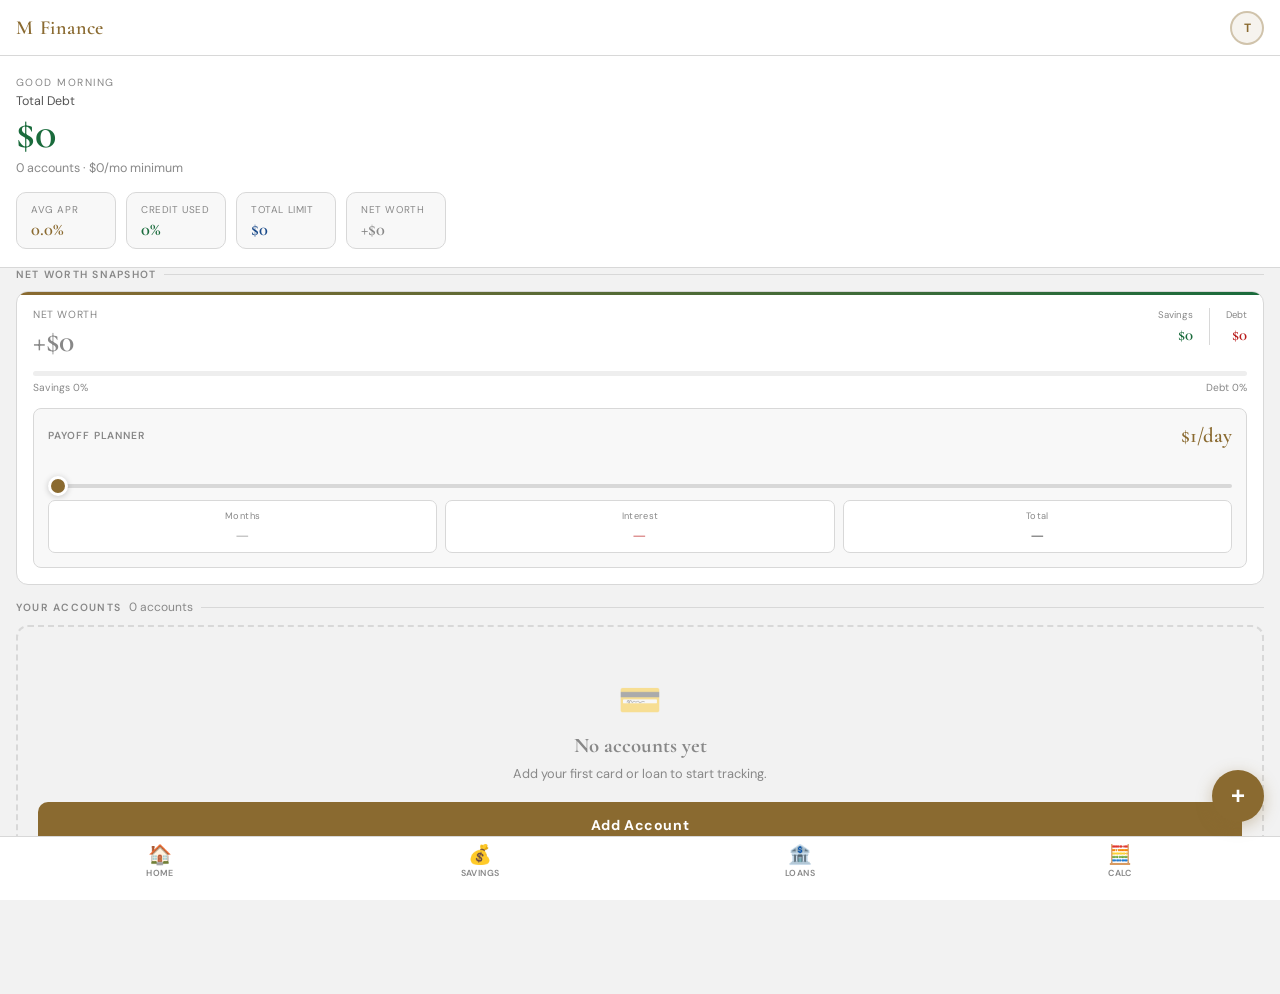
==== commit d04e4cb5: "home page color corrected" ====
--- a/index.html
+++ b/index.html
@@ -13,28 +13,28 @@
     />
     <style>
       :root {
-        --bg: #0f1117;
-        --surface: #1a1d27;
-        --card: #22263a;
-        --card2: #2a2e42;
-        --border: #2e3248;
-        --ink: #eef0f8;
-        --ink-mid: #9499b8;
-        --ink-muted: #5a6080;
-        --gold: #c9a84c;
-        --gold-bg: rgba(201, 168, 76, 0.1);
-        --green: #34c97a;
-        --green-bg: rgba(52, 201, 122, 0.1);
-        --red: #f05454;
-        --red-bg: rgba(240, 84, 84, 0.1);
-        --blue: #4f8ef7;
-        --blue-bg: rgba(79, 142, 247, 0.1);
-        --purple: #a97cf8;
-        --purple-bg: rgba(169, 124, 248, 0.1);
-        --nav-h: 64px;
-        --bottom-h: 68px;
-        --radius: 16px;
-        --radius-sm: 10px;
+        --bg: #f2f2f2;
+        --surface: #ffffff;
+        --card: #f8f8f8;
+        --card2: #eeeeee;
+        --border: #d8d8d8;
+        --ink: #111111;
+        --ink-mid: #555555;
+        --ink-muted: #888888;
+        --gold: #8a6a30;
+        --gold-bg: rgba(138, 106, 48, 0.08);
+        --green: #1a6b3c;
+        --green-bg: rgba(26, 107, 60, 0.07);
+        --red: #b91c1c;
+        --red-bg: rgba(185, 28, 28, 0.07);
+        --blue: #1a4a8a;
+        --blue-bg: rgba(26, 74, 138, 0.07);
+        --purple: #5b3f8a;
+        --purple-bg: rgba(91, 63, 138, 0.07);
+        --nav-h: 56px;
+        --bottom-h: 64px;
+        --radius: 12px;
+        --radius-sm: 8px;
       }
       *,
       *::before,
@@ -62,17 +62,17 @@
         position: sticky;
         top: 0;
         z-index: 200;
-        background: var(--bg);
+        background: var(--surface);
         border-bottom: 1px solid var(--border);
         display: flex;
         align-items: center;
         justify-content: space-between;
-        padding: 0 20px;
+        padding: 0 16px;
         height: var(--nav-h);
       }
       .nav-logo {
         font-family: "Cormorant Garamond", serif;
-        font-size: 1.3rem;
+        font-size: 1.25rem;
         font-weight: 600;
         color: var(--gold);
         text-decoration: none;
@@ -84,55 +84,42 @@
         gap: 12px;
       }
       .nav-avatar {
-        width: 36px;
-        height: 36px;
+        width: 34px;
+        height: 34px;
         border-radius: 50%;
         background: var(--gold-bg);
-        border: 2px solid var(--gold);
+        border: 2px solid rgba(138, 106, 48, 0.35);
         display: flex;
         align-items: center;
         justify-content: center;
-        font-size: 0.8rem;
+        font-size: 0.75rem;
         font-weight: 700;
         color: var(--gold);
       }
 
       /* ── HERO BALANCE ── */
       .hero {
-        background: linear-gradient(160deg, #1a1d2f 0%, #0f1117 100%);
-        padding: 28px 20px 24px;
+        background: var(--surface);
+        border-bottom: 1px solid var(--border);
+        padding: 20px 16px 16px;
         position: relative;
         overflow: hidden;
       }
-      .hero::before {
-        content: "";
-        position: absolute;
-        right: -40px;
-        top: -40px;
-        width: 200px;
-        height: 200px;
-        border-radius: 50%;
-        background: radial-gradient(
-          circle,
-          rgba(201, 168, 76, 0.08) 0%,
-          transparent 70%
-        );
-      }
       .hero-greeting {
+        font-size: 0.65rem;
+        color: var(--ink-muted);
+        letter-spacing: 0.14em;
+        text-transform: uppercase;
+        margin-bottom: 4px;
+      }
+      .hero-label {
         font-size: 0.78rem;
-        color: var(--ink-muted);
-        letter-spacing: 0.06em;
-        text-transform: uppercase;
-        margin-bottom: 6px;
-      }
-      .hero-label {
-        font-size: 0.8rem;
         color: var(--ink-mid);
-        margin-bottom: 4px;
+        margin-bottom: 2px;
       }
       .hero-amount {
         font-family: "Cormorant Garamond", serif;
-        font-size: 3rem;
+        font-size: 2.8rem;
         font-weight: 600;
         line-height: 1;
         color: var(--red);
@@ -142,7 +129,7 @@
         color: var(--green);
       }
       .hero-sub {
-        font-size: 0.8rem;
+        font-size: 0.78rem;
         color: var(--ink-muted);
       }
 
@@ -150,7 +137,7 @@
       .hero-pills {
         display: flex;
         gap: 10px;
-        margin-top: 20px;
+        margin-top: 16px;
         overflow-x: auto;
         padding-bottom: 2px;
         scrollbar-width: none;
@@ -160,14 +147,14 @@
       }
       .hero-pill {
         flex-shrink: 0;
-        background: var(--surface);
+        background: var(--card);
         border: 1px solid var(--border);
-        border-radius: 12px;
-        padding: 10px 16px;
-        min-width: 110px;
+        border-radius: 10px;
+        padding: 10px 14px;
+        min-width: 100px;
       }
       .hp-label {
-        font-size: 0.65rem;
+        font-size: 0.62rem;
         color: var(--ink-muted);
         letter-spacing: 0.06em;
         text-transform: uppercase;
@@ -175,7 +162,7 @@
       }
       .hp-value {
         font-family: "Cormorant Garamond", serif;
-        font-size: 1.2rem;
+        font-size: 1.15rem;
         font-weight: 600;
         line-height: 1;
       }
@@ -192,60 +179,35 @@
         color: var(--blue);
       }
 
-      /* ── QUICK ACTION ROW ── */
-      .quick-actions {
-        display: grid;
-        grid-template-columns: repeat(3, 1fr);
-        gap: 10px;
-        padding: 16px 20px;
-      }
-      .qa-btn {
-        background: var(--surface);
-        border: 1px solid var(--border);
-        border-radius: var(--radius-sm);
-        padding: 14px 10px;
-        display: flex;
-        flex-direction: column;
-        align-items: center;
-        gap: 6px;
-        cursor: pointer;
-        transition: all 0.15s;
-        -webkit-tap-highlight-color: transparent;
-      }
-      .qa-btn:active {
-        transform: scale(0.96);
-        background: var(--card);
-      }
-      .qa-icon {
-        font-size: 1.3rem;
-        line-height: 1;
-      }
-      .qa-label {
-        font-size: 0.7rem;
-        font-weight: 600;
-        color: var(--ink-mid);
-        letter-spacing: 0.04em;
-        text-align: center;
-      }
-
-      /* ── NET WORTH CARD ── */
+      /* ── SECTION ── */
       .section-pad {
-        padding: 0 20px;
-        margin-bottom: 16px;
+        padding: 0 16px;
+        margin-bottom: 14px;
       }
       .section-title {
-        font-size: 0.7rem;
+        font-size: 0.65rem;
         font-weight: 600;
         letter-spacing: 0.12em;
         text-transform: uppercase;
         color: var(--ink-muted);
-        margin-bottom: 12px;
-      }
+        margin-bottom: 10px;
+        display: flex;
+        align-items: center;
+        gap: 8px;
+      }
+      .section-title::after {
+        content: "";
+        flex: 1;
+        height: 1px;
+        background: var(--border);
+      }
+
+      /* ── NET WORTH CARD ── */
       .nw-card {
         background: var(--surface);
         border: 1px solid var(--border);
         border-radius: var(--radius);
-        padding: 20px;
+        padding: 16px;
         position: relative;
         overflow: hidden;
       }
@@ -262,16 +224,18 @@
         display: flex;
         justify-content: space-between;
         align-items: flex-start;
-        margin-bottom: 16px;
+        margin-bottom: 14px;
       }
       .nw-main-label {
-        font-size: 0.72rem;
+        font-size: 0.65rem;
         color: var(--ink-muted);
         margin-bottom: 4px;
+        letter-spacing: 0.06em;
+        text-transform: uppercase;
       }
       .nw-main-val {
         font-family: "Cormorant Garamond", serif;
-        font-size: 2.2rem;
+        font-size: 2rem;
         font-weight: 600;
         line-height: 1;
       }
@@ -292,13 +256,13 @@
         text-align: right;
       }
       .nw-p-label {
-        font-size: 0.65rem;
+        font-size: 0.6rem;
         color: var(--ink-muted);
         margin-bottom: 3px;
       }
       .nw-p-val {
         font-family: "Cormorant Garamond", serif;
-        font-size: 1.1rem;
+        font-size: 1.05rem;
         font-weight: 600;
       }
       .nw-p-val.green {
@@ -315,12 +279,12 @@
 
       /* Progress bar */
       .prog-bar {
-        height: 6px;
+        height: 5px;
         background: var(--card2);
         border-radius: 4px;
         overflow: hidden;
         display: flex;
-        margin-bottom: 6px;
+        margin-bottom: 5px;
       }
       .prog-green {
         height: 100%;
@@ -335,7 +299,7 @@
       .prog-labels {
         display: flex;
         justify-content: space-between;
-        font-size: 0.68rem;
+        font-size: 0.64rem;
         color: var(--ink-muted);
       }
 
@@ -344,17 +308,17 @@
         background: var(--card);
         border: 1px solid var(--border);
         border-radius: var(--radius-sm);
-        padding: 16px;
-        margin-top: 16px;
+        padding: 14px;
+        margin-top: 14px;
       }
       .pp-header {
         display: flex;
         justify-content: space-between;
         align-items: center;
-        margin-bottom: 12px;
+        margin-bottom: 10px;
       }
       .pp-label {
-        font-size: 0.7rem;
+        font-size: 0.64rem;
         font-weight: 600;
         letter-spacing: 0.08em;
         text-transform: uppercase;
@@ -362,14 +326,14 @@
       }
       .pp-daily {
         font-family: "Cormorant Garamond", serif;
-        font-size: 1.4rem;
+        font-size: 1.3rem;
         font-weight: 600;
         color: var(--gold);
       }
       .pp-presets {
         display: flex;
         gap: 6px;
-        margin-bottom: 14px;
+        margin-bottom: 12px;
         overflow-x: auto;
         padding-bottom: 2px;
         scrollbar-width: none;
@@ -379,21 +343,22 @@
       }
       .pp-preset {
         flex-shrink: 0;
-        background: var(--card2);
+        background: var(--surface);
         border: 1px solid var(--border);
-        border-radius: 8px;
-        padding: 6px 12px;
-        font-size: 0.7rem;
+        border-radius: 6px;
+        padding: 5px 10px;
+        font-size: 0.68rem;
         font-weight: 500;
         color: var(--ink-mid);
         cursor: pointer;
         transition: all 0.12s;
         -webkit-tap-highlight-color: transparent;
+        font-family: "DM Sans", sans-serif;
       }
       .pp-preset:active,
       .pp-preset.on {
         background: var(--gold-bg);
-        border-color: var(--gold);
+        border-color: rgba(138, 106, 48, 0.35);
         color: var(--gold);
       }
       input[type="range"].pp-range {
@@ -405,17 +370,17 @@
         border-radius: 4px;
         outline: none;
         cursor: pointer;
-        margin-bottom: 14px;
+        margin-bottom: 12px;
       }
       input[type="range"].pp-range::-webkit-slider-thumb {
         -webkit-appearance: none;
-        width: 22px;
-        height: 22px;
+        width: 20px;
+        height: 20px;
         border-radius: 50%;
         background: var(--gold);
         cursor: pointer;
-        border: 3px solid var(--bg);
-        box-shadow: 0 2px 8px rgba(201, 168, 76, 0.35);
+        border: 3px solid var(--surface);
+        box-shadow: 0 1px 6px rgba(0, 0, 0, 0.2);
       }
       .pp-stats {
         display: grid;
@@ -423,20 +388,21 @@
         gap: 8px;
       }
       .pp-stat {
-        background: var(--bg);
-        border-radius: 8px;
-        padding: 10px 8px;
+        background: var(--surface);
+        border: 1px solid var(--border);
+        border-radius: 7px;
+        padding: 9px 8px;
         text-align: center;
       }
       .pp-stat-label {
-        font-size: 0.6rem;
-        color: var(--ink-muted);
-        margin-bottom: 4px;
+        font-size: 0.58rem;
+        color: var(--ink-muted);
+        margin-bottom: 3px;
         letter-spacing: 0.04em;
       }
       .pp-stat-val {
         font-family: "Cormorant Garamond", serif;
-        font-size: 1rem;
+        font-size: 0.95rem;
         font-weight: 600;
       }
 
@@ -457,7 +423,7 @@
       @keyframes slideUp {
         from {
           opacity: 0;
-          transform: translateY(16px);
+          transform: translateY(14px);
         }
         to {
           opacity: 1;
@@ -468,7 +434,7 @@
         transform: scale(0.99);
       }
       .acct-stripe {
-        height: 4px;
+        height: 3px;
       }
       .acct-stripe.navy {
         background: #1a3a6b;
@@ -496,28 +462,28 @@
       }
 
       .acct-main {
-        padding: 16px 16px 12px;
+        padding: 14px 14px 12px;
       }
       .acct-top {
         display: flex;
         justify-content: space-between;
         align-items: flex-start;
-        margin-bottom: 12px;
+        margin-bottom: 10px;
       }
       .acct-name {
         font-weight: 600;
-        font-size: 0.95rem;
+        font-size: 0.92rem;
         color: var(--ink);
         line-height: 1.2;
       }
       .acct-issuer {
-        font-size: 0.7rem;
+        font-size: 0.68rem;
         color: var(--ink-muted);
         margin-top: 2px;
       }
       .acct-badge-row {
         display: flex;
-        gap: 6px;
+        gap: 5px;
         margin-top: 4px;
         flex-wrap: wrap;
       }
@@ -527,13 +493,13 @@
         margin-top: 2px;
       }
       .icon-btn {
-        width: 32px;
-        height: 32px;
+        width: 30px;
+        height: 30px;
         background: var(--card);
         border: 1px solid var(--border);
-        border-radius: 8px;
-        color: var(--ink-muted);
-        font-size: 0.85rem;
+        border-radius: 7px;
+        color: var(--ink-muted);
+        font-size: 0.8rem;
         cursor: pointer;
         display: flex;
         align-items: center;
@@ -551,14 +517,14 @@
 
       .acct-balance {
         font-family: "Cormorant Garamond", serif;
-        font-size: 2.4rem;
+        font-size: 2.2rem;
         font-weight: 600;
         line-height: 1;
         color: var(--ink);
-        margin-bottom: 4px;
+        margin-bottom: 3px;
       }
       .acct-of {
-        font-size: 0.75rem;
+        font-size: 0.72rem;
         color: var(--ink-muted);
         margin-bottom: 10px;
       }
@@ -568,7 +534,7 @@
         background: var(--card2);
         border-radius: 4px;
         overflow: hidden;
-        margin-bottom: 12px;
+        margin-bottom: 10px;
       }
       .util-fill {
         height: 100%;
@@ -591,25 +557,26 @@
       .acct-stats {
         display: grid;
         grid-template-columns: repeat(3, 1fr);
-        gap: 8px;
-        margin-bottom: 12px;
+        gap: 6px;
+        margin-bottom: 10px;
       }
       .stat-cell {
         background: var(--card);
-        border-radius: 8px;
-        padding: 10px 8px;
+        border: 1px solid var(--border);
+        border-radius: 7px;
+        padding: 9px 8px;
       }
       .stat-cell-lbl {
-        font-size: 0.6rem;
+        font-size: 0.58rem;
         font-weight: 600;
         letter-spacing: 0.08em;
         text-transform: uppercase;
         color: var(--ink-muted);
-        margin-bottom: 4px;
+        margin-bottom: 3px;
       }
       .stat-cell-val {
         font-family: "Cormorant Garamond", serif;
-        font-size: 1rem;
+        font-size: 0.95rem;
         font-weight: 600;
         color: var(--ink);
       }
@@ -628,18 +595,19 @@
 
       .int-breakdown {
         background: var(--card);
-        border-radius: 8px;
-        padding: 12px;
-        margin-bottom: 12px;
+        border: 1px solid var(--border);
+        border-radius: 7px;
+        padding: 11px;
+        margin-bottom: 10px;
       }
       .int-bk-header {
         display: flex;
         justify-content: space-between;
         align-items: center;
-        margin-bottom: 8px;
+        margin-bottom: 7px;
       }
       .int-bk-label {
-        font-size: 0.65rem;
+        font-size: 0.6rem;
         font-weight: 600;
         letter-spacing: 0.08em;
         text-transform: uppercase;
@@ -647,7 +615,7 @@
       }
       .int-bk-val {
         font-family: "Cormorant Garamond", serif;
-        font-size: 1rem;
+        font-size: 0.95rem;
         font-weight: 600;
       }
       .int-bar {
@@ -656,12 +624,11 @@
         border-radius: 4px;
         overflow: hidden;
         display: flex;
-        margin-bottom: 6px;
+        margin-bottom: 5px;
       }
       .int-bar-p {
         height: 100%;
-        background: var(--ink-muted);
-        opacity: 0.4;
+        background: var(--border);
       }
       .int-bar-i {
         height: 100%;
@@ -669,7 +636,7 @@
       .int-bar-legend {
         display: flex;
         justify-content: space-between;
-        font-size: 0.65rem;
+        font-size: 0.62rem;
         color: var(--ink-muted);
       }
 
@@ -677,7 +644,7 @@
         display: flex;
         justify-content: space-between;
         align-items: center;
-        padding: 10px 16px;
+        padding: 10px 14px;
         border-top: 1px solid var(--border);
         background: var(--card);
       }
@@ -685,9 +652,9 @@
         display: inline-flex;
         align-items: center;
         gap: 4px;
-        padding: 4px 10px;
-        border-radius: 6px;
-        font-size: 0.65rem;
+        padding: 4px 9px;
+        border-radius: 5px;
+        font-size: 0.62rem;
         font-weight: 600;
         letter-spacing: 0.05em;
         text-transform: uppercase;
@@ -695,45 +662,45 @@
       .pb-first {
         background: var(--red-bg);
         color: var(--red);
-        border: 1px solid rgba(240, 84, 84, 0.25);
+        border: 1px solid rgba(185, 28, 28, 0.2);
       }
       .pb-next {
         background: var(--gold-bg);
         color: var(--gold);
-        border: 1px solid rgba(201, 168, 76, 0.25);
+        border: 1px solid rgba(138, 106, 48, 0.2);
       }
       .pb-ok {
         background: var(--green-bg);
         color: var(--green);
-        border: 1px solid rgba(52, 201, 122, 0.25);
+        border: 1px solid rgba(26, 107, 60, 0.2);
       }
       .pb-done {
         background: var(--blue-bg);
         color: var(--blue);
-        border: 1px solid rgba(79, 142, 247, 0.25);
+        border: 1px solid rgba(26, 74, 138, 0.2);
       }
       .purpose-tag {
         display: inline-block;
-        padding: 3px 8px;
-        border-radius: 5px;
-        font-size: 0.6rem;
+        padding: 2px 7px;
+        border-radius: 4px;
+        font-size: 0.58rem;
         font-weight: 600;
         letter-spacing: 0.05em;
         text-transform: uppercase;
         background: var(--purple-bg);
         color: var(--purple);
-        border: 1px solid rgba(169, 124, 248, 0.2);
+        border: 1px solid rgba(91, 63, 138, 0.2);
       }
       .acct-payoff-info {
         text-align: right;
       }
       .apf-label {
-        font-size: 0.65rem;
+        font-size: 0.62rem;
         color: var(--ink-muted);
       }
       .apf-val {
         font-family: "Cormorant Garamond", serif;
-        font-size: 0.95rem;
+        font-size: 0.9rem;
         font-weight: 600;
         color: var(--gold);
       }
@@ -744,40 +711,40 @@
         border: 1px solid var(--border);
         border-top: 3px solid var(--gold);
         border-radius: var(--radius);
-        padding: 20px;
+        padding: 16px;
       }
       .av-title {
         font-family: "Cormorant Garamond", serif;
-        font-size: 1.3rem;
+        font-size: 1.2rem;
         font-weight: 600;
         margin-bottom: 4px;
       }
       .av-desc {
-        font-size: 0.78rem;
-        color: var(--ink-muted);
-        margin-bottom: 16px;
+        font-size: 0.76rem;
+        color: var(--ink-muted);
+        margin-bottom: 14px;
         line-height: 1.5;
       }
       .av-list {
         display: flex;
         flex-direction: column;
-        gap: 8px;
+        gap: 7px;
       }
       .av-row {
         display: flex;
         align-items: center;
-        gap: 12px;
+        gap: 10px;
         background: var(--card);
         border: 1px solid var(--border);
         border-radius: var(--radius-sm);
-        padding: 12px 14px;
+        padding: 11px 12px;
       }
       .av-rank {
         font-family: "Cormorant Garamond", serif;
-        font-size: 1.6rem;
+        font-size: 1.5rem;
         font-weight: 400;
         color: var(--ink-muted);
-        min-width: 24px;
+        min-width: 22px;
       }
       .av-rank.first {
         color: var(--red);
@@ -787,14 +754,14 @@
         min-width: 0;
       }
       .av-name {
-        font-size: 0.88rem;
+        font-size: 0.85rem;
         font-weight: 600;
         white-space: nowrap;
         overflow: hidden;
         text-overflow: ellipsis;
       }
       .av-sub {
-        font-size: 0.7rem;
+        font-size: 0.68rem;
         color: var(--red);
         font-weight: 500;
         margin-top: 1px;
@@ -805,42 +772,42 @@
       }
       .av-bal {
         font-family: "Cormorant Garamond", serif;
-        font-size: 1.1rem;
+        font-size: 1.05rem;
         font-weight: 600;
       }
       .av-action {
-        font-size: 0.68rem;
+        font-size: 0.65rem;
         color: var(--ink-muted);
         margin-top: 2px;
       }
       .av-action strong {
         color: var(--gold);
         display: block;
-        font-size: 0.78rem;
+        font-size: 0.75rem;
       }
 
       /* ── EMPTY STATE ── */
       .empty {
         text-align: center;
-        padding: 60px 24px;
+        padding: 50px 20px;
         border: 2px dashed var(--border);
         border-radius: var(--radius);
       }
       .empty-icon {
-        font-size: 2.5rem;
+        font-size: 2.2rem;
         opacity: 0.4;
-        margin-bottom: 12px;
+        margin-bottom: 10px;
       }
       .empty h3 {
         font-family: "Cormorant Garamond", serif;
-        font-size: 1.4rem;
-        color: var(--ink-muted);
-        margin-bottom: 8px;
+        font-size: 1.3rem;
+        color: var(--ink-muted);
+        margin-bottom: 7px;
       }
       .empty p {
-        font-size: 0.82rem;
-        color: var(--ink-muted);
-        margin-bottom: 24px;
+        font-size: 0.8rem;
+        color: var(--ink-muted);
+        margin-bottom: 20px;
       }
 
       /* ── BOTTOM NAV ── */
@@ -855,7 +822,7 @@
         height: var(--bottom-h);
         display: flex;
         align-items: flex-start;
-        padding-top: 10px;
+        padding-top: 8px;
         padding-bottom: env(safe-area-inset-bottom);
       }
       .bn-item {
@@ -863,7 +830,7 @@
         display: flex;
         flex-direction: column;
         align-items: center;
-        gap: 4px;
+        gap: 3px;
         text-decoration: none;
         cursor: pointer;
         -webkit-tap-highlight-color: transparent;
@@ -876,11 +843,11 @@
         opacity: 0.6;
       }
       .bn-icon {
-        font-size: 1.3rem;
+        font-size: 1.2rem;
         line-height: 1;
       }
       .bn-label {
-        font-size: 0.58rem;
+        font-size: 0.55rem;
         font-weight: 600;
         letter-spacing: 0.04em;
         text-transform: uppercase;
@@ -888,29 +855,26 @@
       }
       .bn-item.active .bn-label {
         color: var(--gold);
-      }
-      .bn-item.active .bn-icon {
-        filter: drop-shadow(0 0 4px rgba(201, 168, 76, 0.5));
       }
 
       /* ── ADD BUTTON ── */
       .fab {
         position: fixed;
-        right: 20px;
-        bottom: calc(var(--bottom-h) + 16px);
+        right: 16px;
+        bottom: calc(var(--bottom-h) + 14px);
         z-index: 300;
-        width: 56px;
-        height: 56px;
-        border-radius: 28px;
+        width: 52px;
+        height: 52px;
+        border-radius: 26px;
         background: var(--gold);
         border: none;
         display: flex;
         align-items: center;
         justify-content: center;
-        font-size: 1.6rem;
-        color: #000;
+        font-size: 1.5rem;
+        color: #fff;
         font-weight: 700;
-        box-shadow: 0 4px 20px rgba(201, 168, 76, 0.4);
+        box-shadow: 0 4px 16px rgba(138, 106, 48, 0.35);
         cursor: pointer;
         transition:
           transform 0.15s,
@@ -919,14 +883,14 @@
       }
       .fab:active {
         transform: scale(0.93);
-        box-shadow: 0 2px 10px rgba(201, 168, 76, 0.3);
+        box-shadow: 0 2px 8px rgba(138, 106, 48, 0.25);
       }
 
       /* ── MODAL ── */
       .modal-overlay {
         position: fixed;
         inset: 0;
-        background: rgba(0, 0, 0, 0.7);
+        background: rgba(0, 0, 0, 0.45);
         z-index: 500;
         display: flex;
         align-items: flex-end;
@@ -941,8 +905,8 @@
       .modal {
         background: var(--surface);
         border: 1px solid var(--border);
-        border-radius: 24px 24px 0 0;
-        padding: 24px 20px 40px;
+        border-radius: 20px 20px 0 0;
+        padding: 20px 16px 36px;
         width: 100%;
         max-height: 92vh;
         overflow-y: auto;
@@ -953,35 +917,35 @@
         transform: translateY(0);
       }
       .modal-handle {
-        width: 36px;
+        width: 32px;
         height: 4px;
         background: var(--border);
         border-radius: 2px;
-        margin: 0 auto 20px;
+        margin: 0 auto 18px;
       }
       .modal h2 {
         font-family: "Cormorant Garamond", serif;
-        font-size: 1.6rem;
+        font-size: 1.5rem;
         font-weight: 600;
         color: var(--ink);
-        margin-bottom: 20px;
+        margin-bottom: 18px;
       }
 
       .type-toggle {
         display: grid;
         grid-template-columns: repeat(3, 1fr);
-        gap: 8px;
-        margin-bottom: 20px;
+        gap: 7px;
+        margin-bottom: 18px;
       }
       .mode-btn {
         background: var(--card);
         border: 1px solid var(--border);
         border-radius: var(--radius-sm);
-        color: var(--ink-muted);
+        color: var(--ink-mid);
         font-family: "DM Sans", sans-serif;
-        font-size: 0.75rem;
+        font-size: 0.72rem;
         font-weight: 500;
-        padding: 12px 6px;
+        padding: 11px 5px;
         cursor: pointer;
         text-align: center;
         transition: all 0.12s;
@@ -992,26 +956,26 @@
       }
       .mode-btn.active {
         background: var(--gold-bg);
-        border-color: var(--gold);
+        border-color: rgba(138, 106, 48, 0.35);
         color: var(--gold);
       }
       .mode-btn.active.personal-btn {
         background: var(--purple-bg);
-        border-color: var(--purple);
+        border-color: rgba(91, 63, 138, 0.3);
         color: var(--purple);
       }
 
       .form-group {
-        margin-bottom: 16px;
+        margin-bottom: 14px;
       }
       .form-group label {
         display: block;
-        font-size: 0.7rem;
+        font-size: 0.65rem;
         font-weight: 600;
         letter-spacing: 0.08em;
         text-transform: uppercase;
         color: var(--ink-muted);
-        margin-bottom: 8px;
+        margin-bottom: 7px;
       }
       .form-group input,
       .form-group select {
@@ -1019,9 +983,9 @@
         background: var(--card);
         border: 1px solid var(--border);
         border-radius: var(--radius-sm);
-        padding: 14px 16px;
+        padding: 12px 14px;
         font-family: "DM Sans", sans-serif;
-        font-size: 1rem;
+        font-size: 0.95rem;
         color: var(--ink);
         outline: none;
         transition: border-color 0.15s;
@@ -1034,59 +998,59 @@
       }
       .form-group input:focus,
       .form-group select:focus {
-        border-color: var(--gold);
+        border-color: rgba(138, 106, 48, 0.5);
       }
       .form-row {
         display: grid;
         grid-template-columns: 1fr 1fr;
-        gap: 12px;
+        gap: 10px;
       }
 
       .dp-preview {
         background: var(--card);
         border: 1px solid var(--border);
         border-radius: var(--radius-sm);
-        padding: 14px;
-        margin-bottom: 16px;
+        padding: 12px;
+        margin-bottom: 14px;
       }
       .dp-preview-title {
-        font-size: 0.65rem;
+        font-size: 0.62rem;
         font-weight: 600;
         letter-spacing: 0.1em;
         text-transform: uppercase;
         color: var(--ink-muted);
-        margin-bottom: 10px;
+        margin-bottom: 9px;
       }
       .dp-preview-grid {
         display: grid;
         grid-template-columns: 1fr 1fr 1fr;
-        gap: 8px;
+        gap: 7px;
       }
       .dp-stat-lbl {
-        font-size: 0.65rem;
+        font-size: 0.62rem;
         color: var(--ink-muted);
         margin-bottom: 3px;
       }
       .dp-stat-val {
         font-family: "Cormorant Garamond", serif;
-        font-size: 1rem;
+        font-size: 0.95rem;
         font-weight: 600;
       }
 
       .modal-actions {
         display: flex;
-        gap: 10px;
-        margin-top: 20px;
+        gap: 9px;
+        margin-top: 18px;
       }
       .btn-save {
         flex: 1;
-        padding: 16px;
+        padding: 14px;
         background: var(--gold);
         border: none;
         border-radius: var(--radius-sm);
-        color: #000;
+        color: #fff;
         font-family: "DM Sans", sans-serif;
-        font-size: 0.9rem;
+        font-size: 0.88rem;
         font-weight: 700;
         letter-spacing: 0.04em;
         cursor: pointer;
@@ -1098,16 +1062,15 @@
       }
       .btn-save.personal-save {
         background: var(--purple);
-        color: #fff;
       }
       .btn-cancel {
-        padding: 16px 20px;
+        padding: 14px 18px;
         background: var(--card);
         border: 1px solid var(--border);
         border-radius: var(--radius-sm);
         color: var(--ink-muted);
         font-family: "DM Sans", sans-serif;
-        font-size: 0.9rem;
+        font-size: 0.88rem;
         font-weight: 500;
         cursor: pointer;
         -webkit-tap-highlight-color: transparent;
@@ -1116,7 +1079,6 @@
         background: var(--card2);
       }
 
-      /* Large touch targets */
       button {
         touch-action: manipulation;
       }
@@ -1124,7 +1086,7 @@
         color: var(--ink);
       }
       select option {
-        background: var(--card);
+        background: var(--surface);
         color: var(--ink);
       }
     </style>
@@ -1141,6 +1103,7 @@
     <!-- HERO -->
     <div class="hero">
       <div class="hero-greeting">Good morning</div>
+      <!-- updated by JS -->
       <div class="hero-label">Total Debt</div>
       <div class="hero-amount" id="hero-amount">$0</div>
       <div class="hero-sub" id="hero-sub">0 accounts · $0/mo minimum</div>
@@ -1151,7 +1114,7 @@
         </div>
         <div class="hero-pill">
           <div class="hp-label">Credit Used</div>
-          <div class="hp-value" id="pill-util" style="color: var(--ink)">
+          <div class="hp-value" id="pill-util" style="color: var(--ink-muted)">
             0%
           </div>
         </div>
@@ -1166,26 +1129,6 @@
           </div>
         </div>
       </div>
-    </div>
-
-    <!-- QUICK ACTIONS -->
-    <div class="quick-actions">
-      <div class="qa-btn" onclick="openModal()">
-        <div class="qa-icon">➕</div>
-        <div class="qa-label">Add Account</div>
-      </div>
-      <a href="savings.html" class="qa-btn" style="text-decoration: none">
-        <div class="qa-icon">💰</div>
-        <div class="qa-label">Savings</div>
-      </a>
-      <a
-        href="home-calculator.html"
-        class="qa-btn"
-        style="text-decoration: none"
-      >
-        <div class="qa-icon">🏠</div>
-        <div class="qa-label">Loan Calc</div>
-      </a>
     </div>
 
     <!-- NET WORTH SNAPSHOT -->
@@ -1209,7 +1152,7 @@
             </div>
           </div>
         </div>
-        <div class="prog-bar" style="margin-bottom: 6px">
+        <div class="prog-bar" style="margin-bottom: 5px">
           <div class="prog-green" id="nw-bar-sav" style="width: 0%"></div>
           <div class="prog-red" id="nw-bar-dbt" style="width: 0%"></div>
         </div>
@@ -1269,18 +1212,17 @@
 
     <!-- ACCOUNTS -->
     <div class="section-pad" id="accounts-section">
-      <div
-        class="section-title"
-        style="
-          display: flex;
-          justify-content: space-between;
-          align-items: center;
-        "
-      >
+      <div class="section-title">
         <span>Your Accounts</span>
         <span
           id="acct-count"
-          style="color: var(--ink-muted); font-weight: 400; letter-spacing: 0"
+          style="
+            color: var(--ink-muted);
+            font-weight: 400;
+            letter-spacing: 0;
+            text-transform: none;
+            font-size: 0.75rem;
+          "
           >0 accounts</span
         >
       </div>
@@ -1305,16 +1247,12 @@
       +
     </button>
 
-    <!-- BOTTOM NAV -->
+    <!-- BOTTOM NAV (Cards tab removed) -->
     <nav class="bottom-nav">
       <a href="index.html" class="bn-item">
         <div class="bn-icon">🏠</div>
         <div class="bn-label">Home</div>
       </a>
-      <button class="bn-item active" onclick="">
-        <div class="bn-icon">💳</div>
-        <div class="bn-label">Cards</div>
-      </button>
       <a href="savings.html" class="bn-item">
         <div class="bn-icon">💰</div>
         <div class="bn-label">Savings</div>
@@ -1329,7 +1267,7 @@
       </a>
     </nav>
 
-    <!-- MODAL (bottom sheet) -->
+    <!-- MODAL -->
     <div class="modal-overlay" id="modal-overlay" onclick="closeOutside(event)">
       <div class="modal">
         <div class="modal-handle"></div>
@@ -1341,7 +1279,7 @@
             id="type-btn-card"
             onclick="setType('card')"
           >
-            <span style="display: block; margin-bottom: 3px; font-size: 1.1rem"
+            <span style="display: block; margin-bottom: 3px; font-size: 1rem"
               >💳</span
             >Credit Card
           </button>
@@ -1351,7 +1289,7 @@
             id="type-btn-auto"
             onclick="setType('auto')"
           >
-            <span style="display: block; margin-bottom: 3px; font-size: 1.1rem"
+            <span style="display: block; margin-bottom: 3px; font-size: 1rem"
               >🚗</span
             >Auto Loan
           </button>
@@ -1361,7 +1299,7 @@
             id="type-btn-personal"
             onclick="setType('personal')"
           >
-            <span style="display: block; margin-bottom: 3px; font-size: 1.1rem"
+            <span style="display: block; margin-bottom: 3px; font-size: 1rem"
               >🏦</span
             >Personal
           </button>
@@ -1558,7 +1496,6 @@
           return 0;
         }
       }
-
       function monthsToPayoff(bal, apr, pmt) {
         if (!bal || bal <= 0) return 0;
         const r = apr / 100 / 12;
@@ -1644,8 +1581,8 @@
       function getMin(c) {
         const bal = c.balance || 0,
           apr = c.apr || 0,
-          term = c.term || 60,
-          isLoan = c.type === "auto" || c.type === "personal";
+          term = c.term || 60;
+        const isLoan = c.type === "auto" || c.type === "personal";
         const rawMin = c.min || 0;
         if (isLoan) return rawMin || loanPmt(bal, apr, term);
         const autoMin = bal > 0 ? Math.max(25, bal * 0.02) : 0;
@@ -1670,7 +1607,6 @@
             : 0;
         const util = totalLimit > 0 ? (totalDebt / totalLimit) * 100 : 0;
         const savings = getSavings();
-
         const heroEl = $("hero-amount");
         heroEl.textContent = fmtS(totalDebt);
         heroEl.className = "hero-amount" + (totalDebt === 0 ? " zero" : "");
@@ -1808,7 +1744,7 @@
         $("acct-count").textContent =
           cards.length + " account" + (cards.length !== 1 ? "s" : "");
         if (!cards.length) {
-          list.innerHTML = `<div class="empty"><div class="empty-icon">💳</div><h3>No accounts yet</h3><p>Add your first card or loan to start tracking.</p><button class="btn-save" onclick="openModal()" style="display:block;width:100%;border-radius:12px">Add Account</button></div>`;
+          list.innerHTML = `<div class="empty"><div class="empty-icon">💳</div><h3>No accounts yet</h3><p>Add your first card or loan to start tracking.</p><button class="btn-save" onclick="openModal()" style="display:block;width:100%;border-radius:10px">Add Account</button></div>`;
           return;
         }
         const sorted = [...cards].sort((a, b) => (b.apr || 0) - (a.apr || 0));
@@ -1857,14 +1793,10 @@
               : "";
           const dpBadge =
             c.downpayment > 0
-              ? `<span style="font-size:0.65rem;color:var(--green);font-weight:600">↓ ${fmt(c.downpayment)} down</span>`
+              ? `<span style="font-size:0.62rem;color:var(--green);font-weight:600">↓ ${fmt(c.downpayment)} down</span>`
               : "";
 
-          const thirdLbl = isLoan
-            ? "Months Left"
-            : isPersonal
-              ? "Months Left"
-              : "Monthly Int.";
+          const thirdLbl = isLoan ? "Months Left" : "Monthly Int.";
           const thirdVal = isLoan
             ? months < 9999
               ? months + " mo"
@@ -1878,7 +1810,7 @@
               (((c.origTerm || term) - term) / (c.origTerm || term)) * 100,
               100,
             );
-            progressBar = `<div style="margin-bottom:4px;font-size:0.6rem;font-weight:600;letter-spacing:0.08em;text-transform:uppercase;color:var(--ink-muted)">Loan Progress</div><div class="util-track"><div class="util-fill ${isPersonal ? "purple" : "low"}" style="width:${prog.toFixed(1)}%"></div></div>`;
+            progressBar = `<div style="margin-bottom:3px;font-size:0.58rem;font-weight:600;letter-spacing:0.08em;text-transform:uppercase;color:var(--ink-muted)">Loan Progress</div><div class="util-track"><div class="util-fill ${isPersonal ? "purple" : "low"}" style="width:${prog.toFixed(1)}%"></div></div>`;
           } else if (limit > 0) {
             progressBar = `<div class="util-track"><div class="util-fill ${utilCls(util)}" style="width:${Math.min(util, 100).toFixed(1)}%"></div></div>`;
           } else {
@@ -2127,8 +2059,22 @@
         render();
       }
 
+      function updateGreeting() {
+        const h = new Date().getHours();
+        const greet =
+          h < 12
+            ? "Good morning"
+            : h < 17
+              ? "Good afternoon"
+              : h < 21
+                ? "Good evening"
+                : "Good night";
+        document.querySelector(".hero-greeting").textContent = greet;
+      }
+
       loadCards();
       render();
+      updateGreeting();
     </script>
   </body>
 </html>
